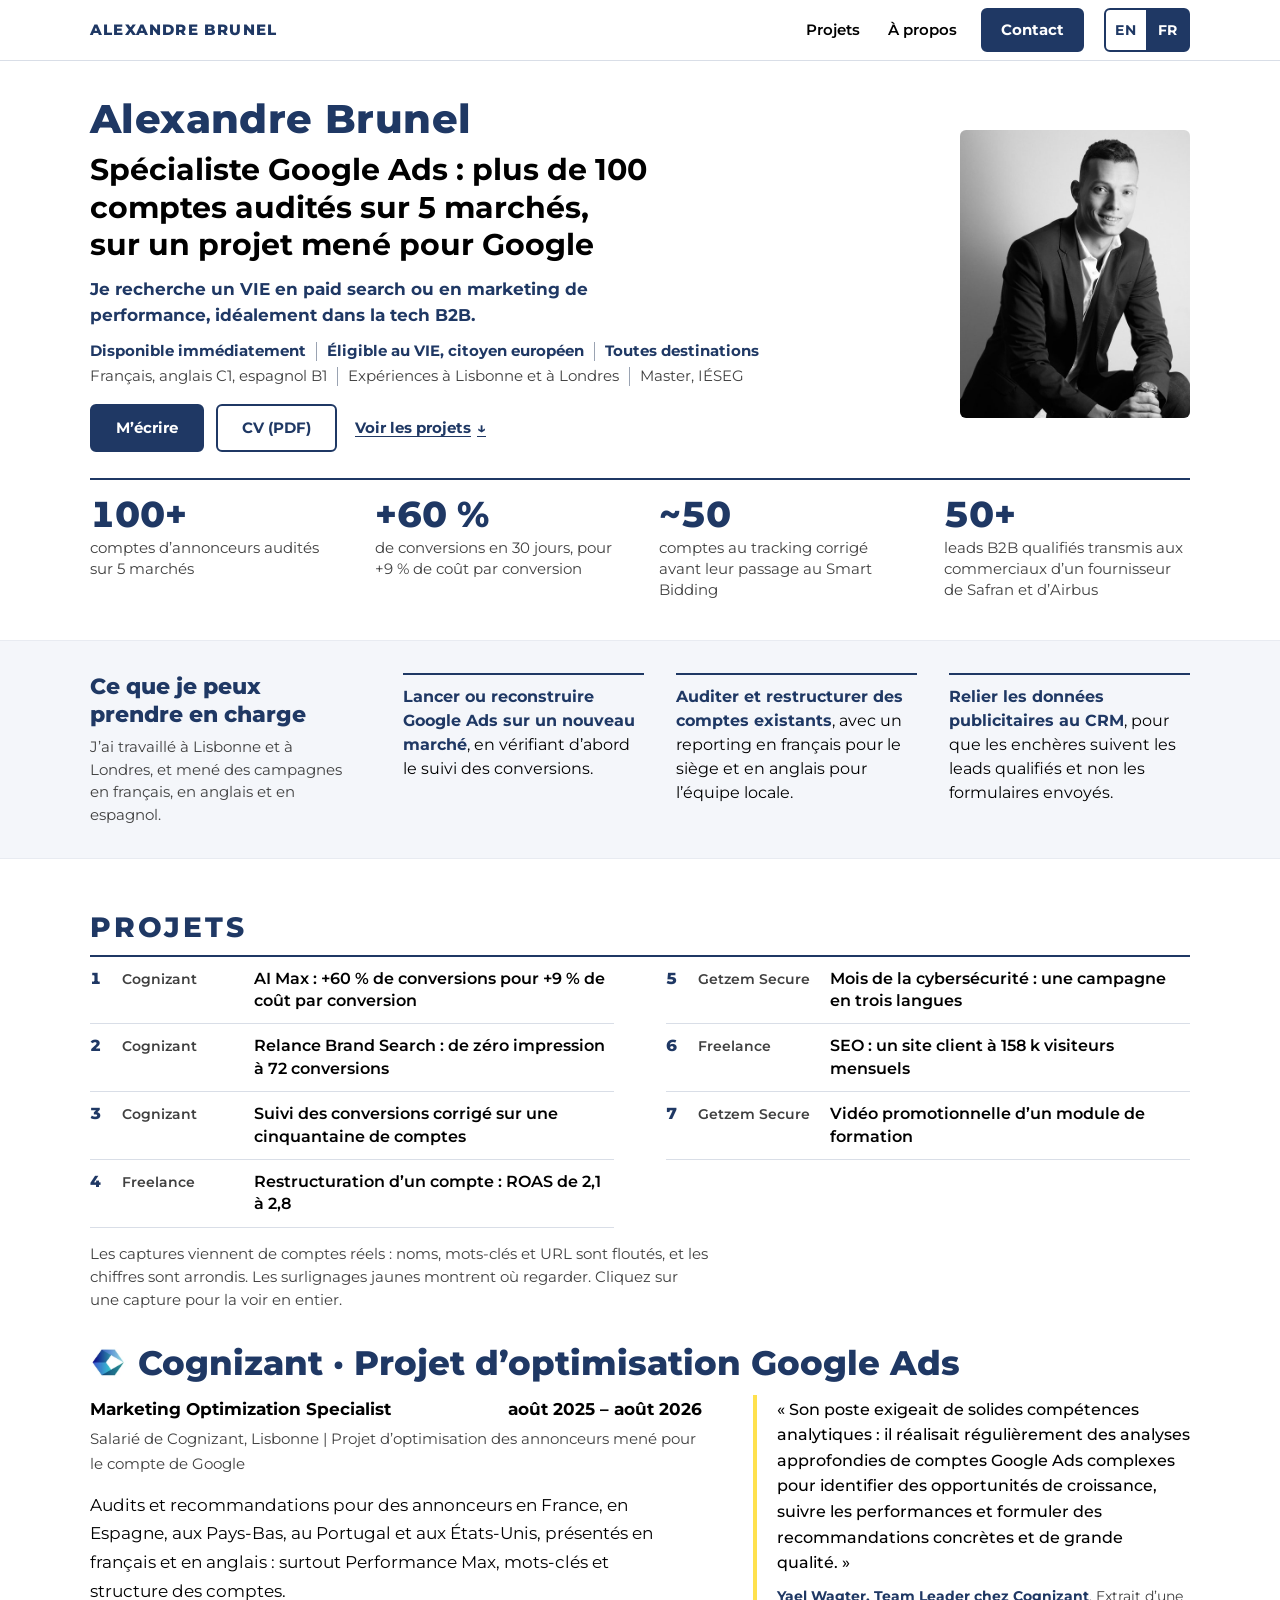
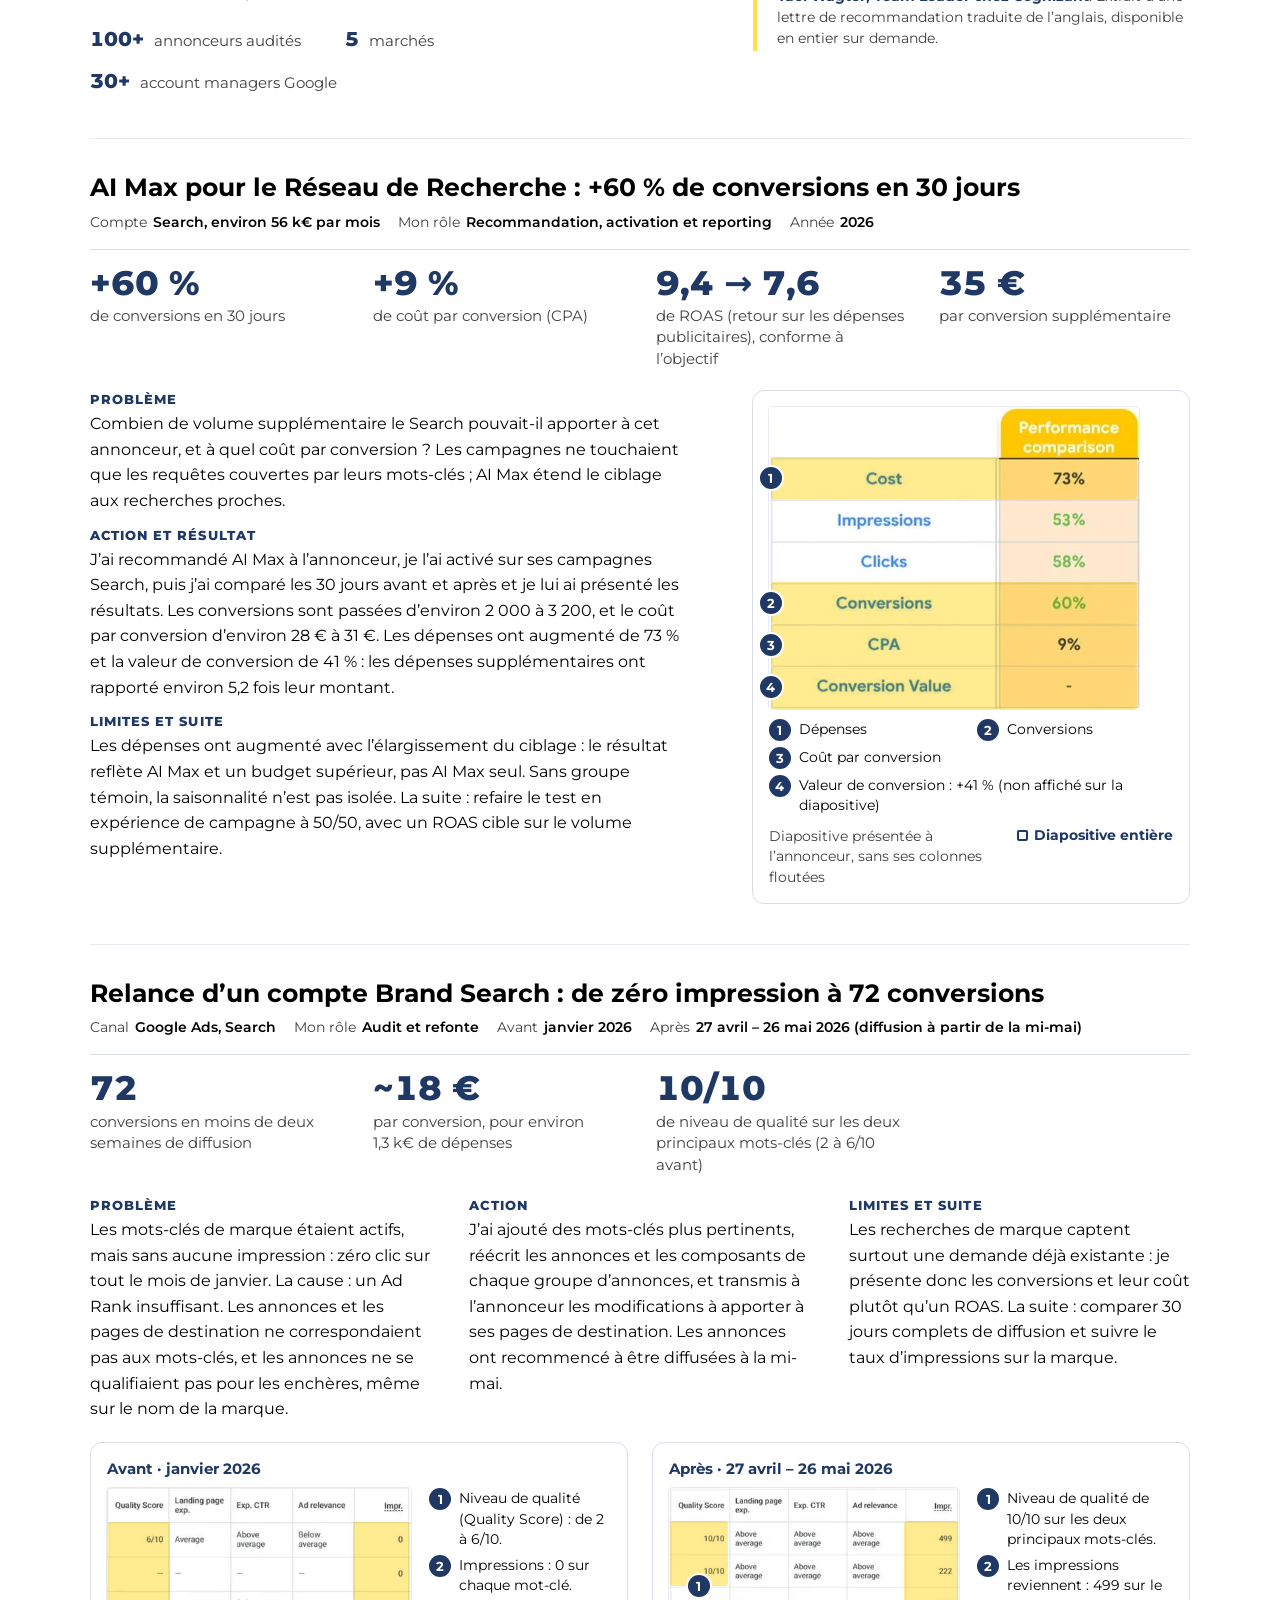
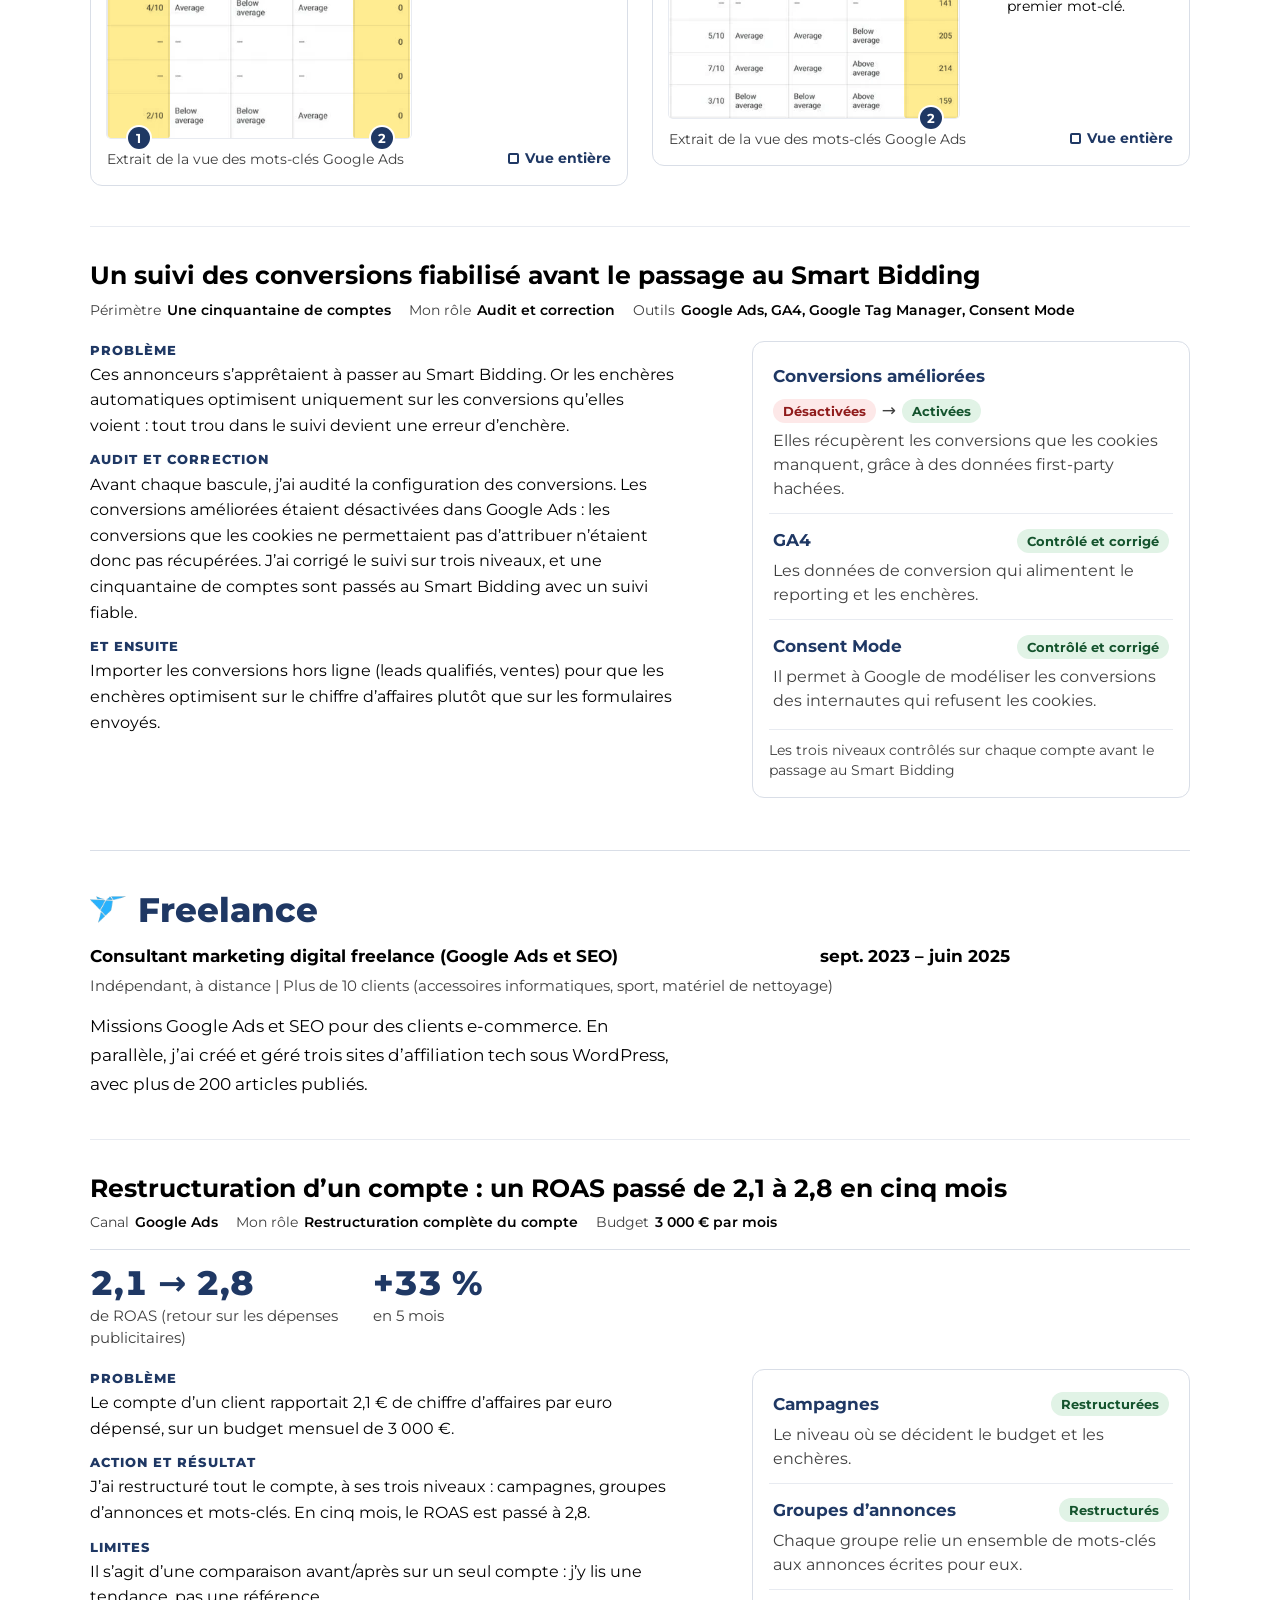
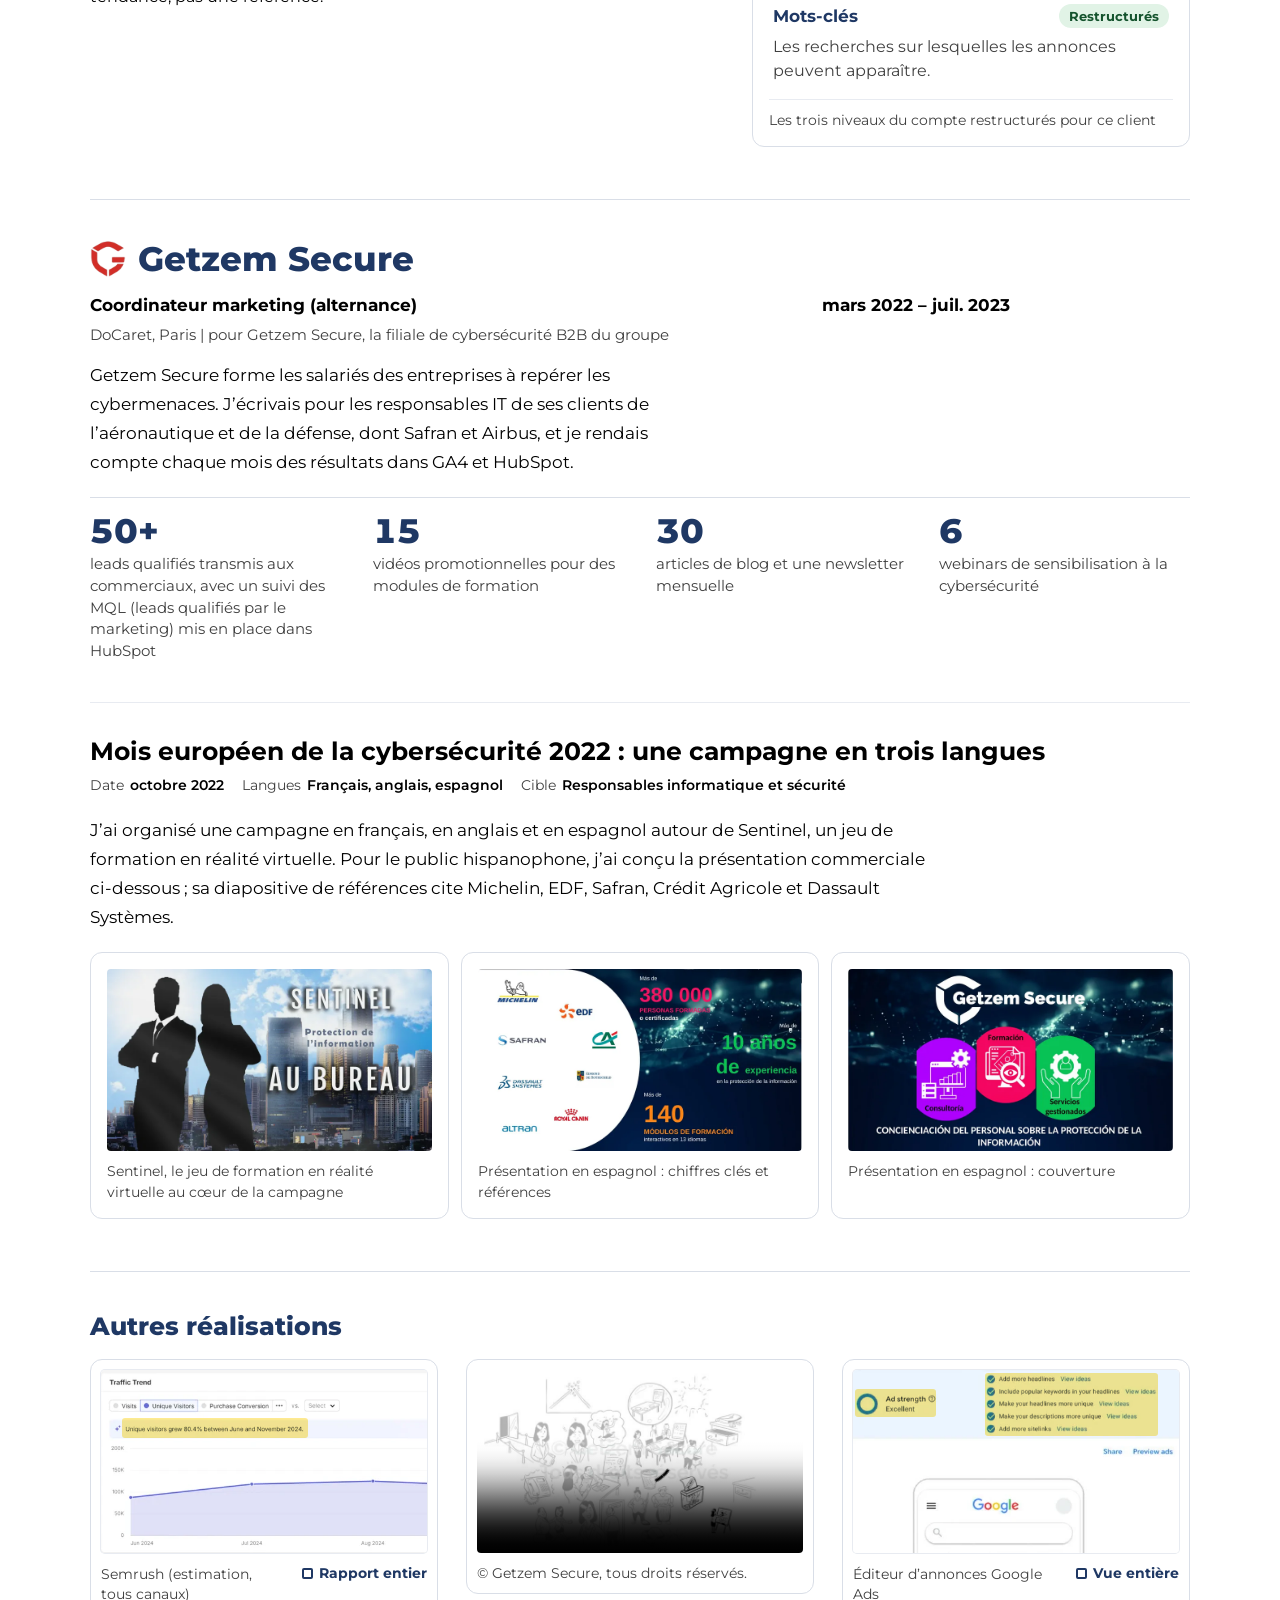
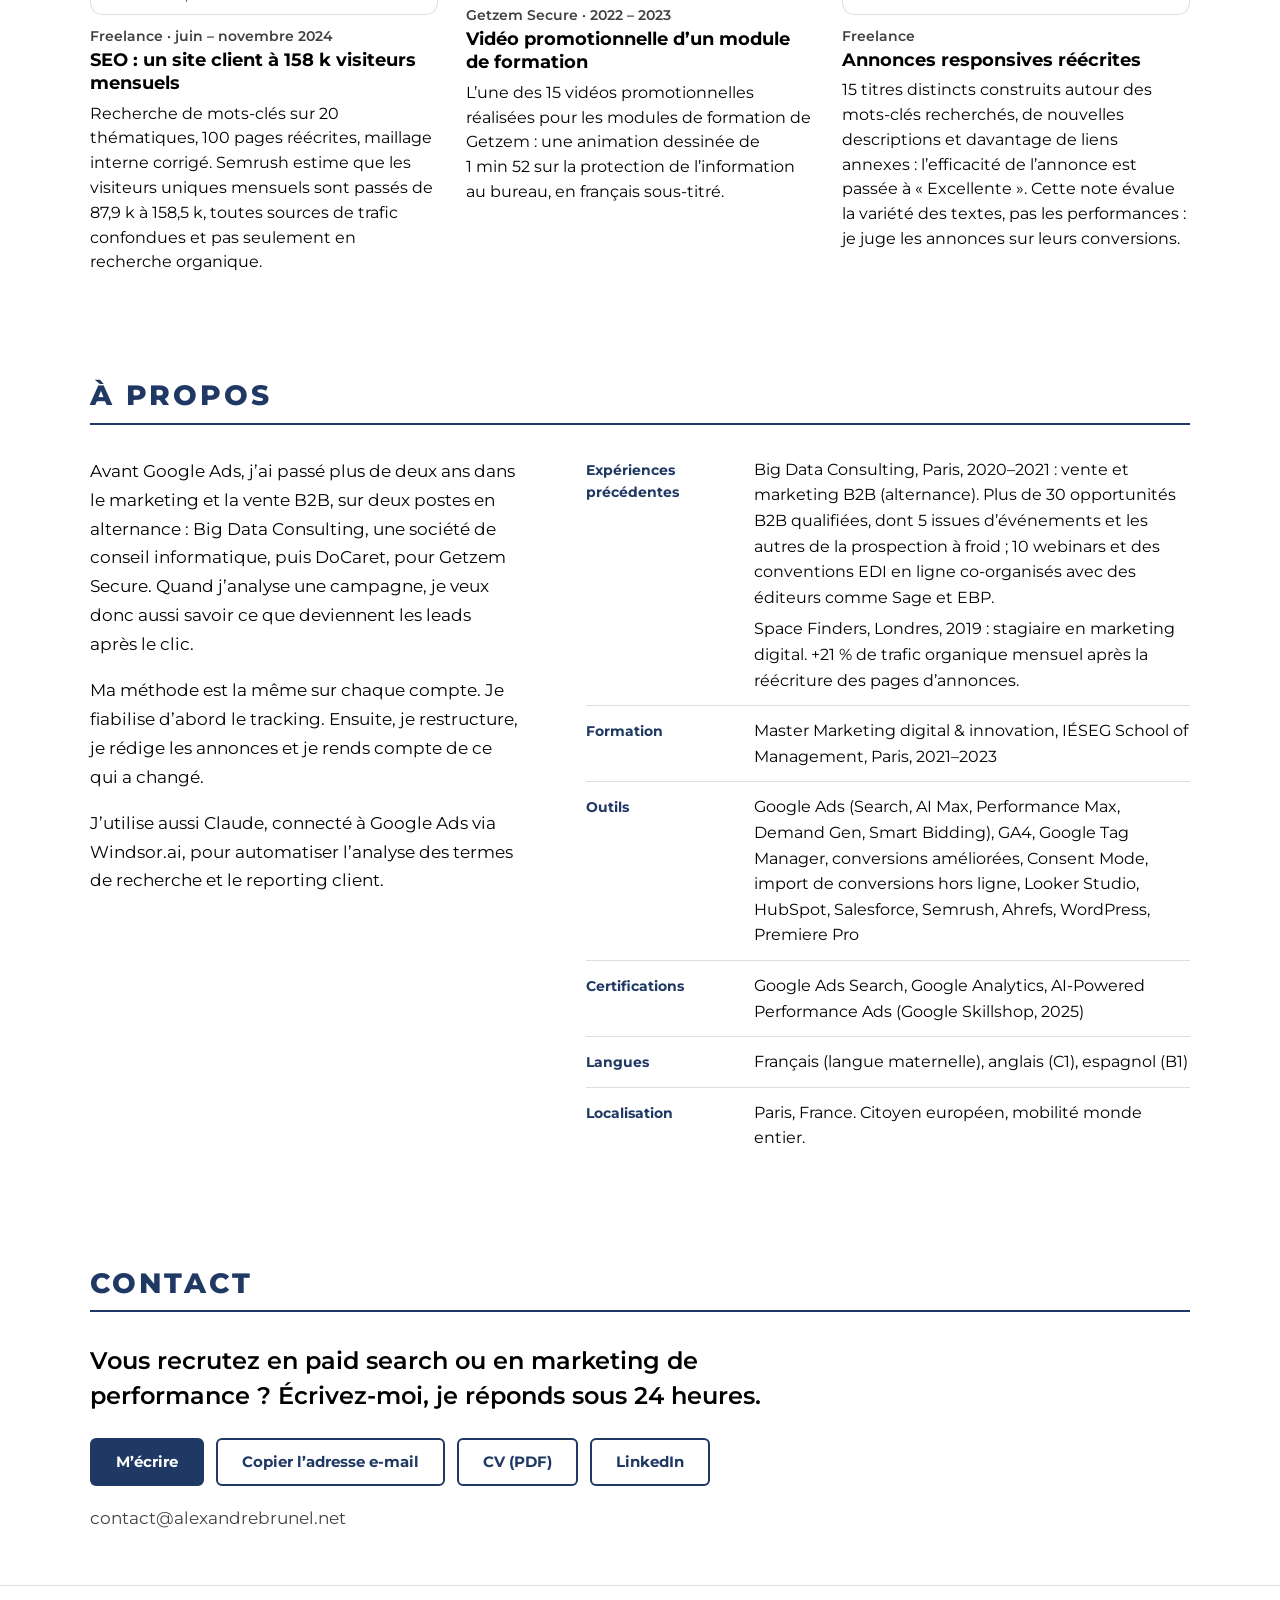
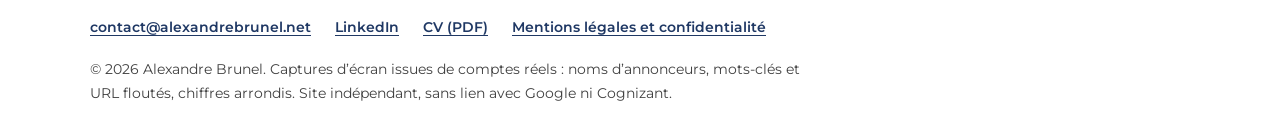
==== fr/index.html @ 007b73d9 "Rework first screen, add case index and offer, trim Work, add /fr/ page First screen - Hero leads wi" ====
<!doctype html>
<!-- Generated from index.html by tools/build-fr.ps1. Do not edit this file: edit index.html and run the script again. -->
<html lang="fr" data-other=".././">
<head>
  <meta charset="utf-8">
  <meta name="viewport" content="width=device-width, initial-scale=1">
  <title>Alexandre Brunel | Marketing de performance, spécialiste Google Ads</title>
  <meta name="description" content="Spécialiste Google Ads au parcours marketing B2B : plus de 100 comptes d’annonceurs audités sur 5 marchés, sur un projet mené pour Google. Recherche un VIE.">
  <meta name="color-scheme" content="light">
  <meta name="theme-color" content="#ffffff">
  <link rel="canonical" href="https://alexandrebrunel.net/fr/">
  <link rel="alternate" hreflang="en" href="https://alexandrebrunel.net/">
  <link rel="alternate" hreflang="fr" href="https://alexandrebrunel.net/fr/">
  <link rel="alternate" hreflang="x-default" href="https://alexandrebrunel.net/">

  <meta property="og:type" content="website">
  <meta property="og:site_name" content="Alexandre Brunel">
  <meta property="og:locale" content="fr_FR">
  <meta property="og:locale:alternate" content="en_GB">
  <meta property="og:title" content="Alexandre Brunel | Spécialiste Google Ads à la recherche d’un VIE">
  <meta property="og:description" content="Plus de 100 comptes d’annonceurs audités sur 5 marchés, sur un projet mené pour Google. +60 % de conversions en 30 jours pour +9 % de coût par conversion. Recherche un VIE en paid search.">
  <meta property="og:url" content="https://alexandrebrunel.net/fr/">
  <meta property="og:image" content="https://alexandrebrunel.net/images/og-image-fr.jpg">
  <meta property="og:image:width" content="1200">
  <meta property="og:image:height" content="630">
  <meta property="og:image:alt" content="Alexandre Brunel, spécialiste Google Ads : plus de 100 comptes audités sur 5 marchés. À la recherche d’un VIE en paid search.">
  <meta name="twitter:card" content="summary_large_image">

  <link rel="icon" href="../favicon.ico" sizes="48x48">
  <link rel="icon" href="../images/favicon.png" type="image/png">
  <link rel="apple-touch-icon" href="../images/apple-touch-icon.png">
  <link rel="preload" href="../fonts/montserrat-latin-wght-normal.woff2" as="font" type="font/woff2" crossorigin>
  <link rel="stylesheet" href="../css/style.css">
  <script>
    (function (d) {
      d.classList.add('js');
      try {
        var here = d.lang.slice(0, 2);
        var asked = new URLSearchParams(location.search).get('lang');
        if (asked !== 'fr' && asked !== 'en') asked = null;
        if (asked) localStorage.setItem('lang', asked);
        var browser = (navigator.language || '').slice(0, 2).toLowerCase() === 'fr' ? 'fr' : 'en';
        var want = asked || (here === 'fr' ? 'fr' : (localStorage.getItem('lang') || browser));
        if (want !== here) {
          d.classList.add('is-translating');
          setTimeout(function () { d.classList.remove('is-translating'); }, 2500);
          location.replace(d.getAttribute('data-other') + location.hash);
        } else if (asked) {
          history.replaceState(history.state, '', location.pathname + location.hash);
        }
      } catch (e) {}
    })(document.documentElement);
  </script>
  <script src="../js/lang.js" defer></script>
  <script src="../js/main.js" defer></script>
  <script src="../js/analytics.js" data-gtm-id="" defer></script>
  <script type="application/ld+json">
  {
    "@context": "https://schema.org",
    "@type": "Person",
    "name": "Alexandre Brunel",
    "url": "https://alexandrebrunel.net/",
    "image": "https://alexandrebrunel.net/images/portrait.jpg",
    "jobTitle": "Performance Marketer",
    "description": "Google Ads specialist with a B2B marketing background, based in Paris. 5 years in digital marketing, nearly 3 of them in Google Ads.",
    "knowsAbout": ["Google Ads", "Paid search", "Performance marketing", "Conversion tracking", "Google Analytics 4", "Google Tag Manager", "Consent Mode", "Smart Bidding", "B2B marketing", "SEO"],
    "address": { "@type": "PostalAddress", "addressLocality": "Paris", "addressCountry": "FR" },
    "knowsLanguage": ["fr", "en", "es"],
    "alumniOf": { "@type": "CollegeOrUniversity", "name": "IÉSEG School of Management" },
    "sameAs": ["https://www.linkedin.com/in/alexandre-brunel-b37252150/"]
  }
  </script>
</head>
<body>
  <a class="skip" href="#work">Aller aux projets</a>

  <header class="topbar">
    <div class="wrap topbar__inner">
      <a class="topbar__name" href="#top">Alexandre Brunel</a>
      <nav class="topbar__nav" aria-label="Sections">
        <a href="#work">Projets</a>
        <a href="#about">À propos</a>
        <a class="topbar__cta" href="#contact">Contact</a>
      </nav>
      <div class="lang" role="group" aria-label="Langue">
        <a class="lang__btn" href=".././?lang=en" data-lang="en" hreflang="en" lang="en" aria-label="English" aria-current="false">EN</a>
        <a class="lang__btn" href="../fr/" data-lang="fr" hreflang="fr" lang="fr" aria-label="Français" aria-current="true">FR</a>
      </div>
    </div>
  </header>

  <main id="top">
    <section class="hero" aria-labelledby="hero-title">
      <div class="wrap hero__grid" data-mail-scope>
        <img class="hero__portrait" src="../images/portrait.jpg" width="533" height="666" alt="Portrait d’Alexandre Brunel" fetchpriority="high">
        <h1 class="hero__name" id="hero-title">Alexandre Brunel</h1>
        <p class="hero__headline">Spécialiste Google Ads : plus de 100 comptes audités sur 5&nbsp;marchés, sur un projet mené pour Google</p>
        <p class="hero__target"><strong>Je recherche un VIE en paid search ou en marketing de performance, idéalement dans la tech B2B.</strong> <span class="hero__gloss"></span></p>
        <ul class="hero__facts" aria-label="En bref">
          <li>Disponible immédiatement</li>
          <li>Éligible au VIE, citoyen européen</li>
          <li>Toutes destinations</li>
          <li>Français, anglais C1, espagnol B1</li>
          <li>Expériences à Lisbonne et à Londres</li>
          <li>Master, IÉSEG</li>
        </ul>
        <div class="hero__actions">
          <a class="btn btn--solid" href="mailto:contact@alexandrebrunel.net">M’écrire</a>
          <a class="btn btn--outline" href="../files/Alexandre_Brunel_CV_FR.pdf" target="_blank" rel="noopener">CV (PDF)</a>
          <a class="hero__more" href="#work">Voir les projets</a>
        </div>
        <p class="hero__note" role="status" aria-live="polite" data-mail-status></p>
        <ul class="proof" aria-label="Résultats en bref">
          <li><a href="#cognizant"><strong>100+</strong><span>comptes d’annonceurs audités sur 5&nbsp;marchés</span></a></li>
          <li><a href="#aimax"><strong>+60&nbsp;%</strong><span>de conversions en 30 jours, pour +9&nbsp;% de coût par conversion</span></a></li>
          <li><a href="#tracking"><strong>~50</strong><span>comptes au tracking corrigé avant leur passage au Smart Bidding</span></a></li>
          <li><a href="#getzem"><strong>50+</strong><span>leads B2B qualifiés transmis aux commerciaux d’un fournisseur de Safran et d’Airbus</span></a></li>
        </ul>
      </div>
    </section>

    <section class="offer" aria-labelledby="offer-title">
      <div class="wrap offer__grid">
        <div class="offer__head">
          <h2 class="offer__title" id="offer-title">Ce que je peux prendre en charge</h2>
          <p class="offer__intro">J’ai travaillé à Lisbonne et à Londres, et mené des campagnes en français, en anglais et en espagnol.</p>
        </div>
        <ul class="offer__list" role="list">
          <li><strong>Lancer ou reconstruire Google Ads sur un nouveau marché</strong><span>, en vérifiant d’abord le suivi des conversions.</span></li>
          <li><strong>Auditer et restructurer des comptes existants</strong><span>, avec un reporting en français pour le siège et en anglais pour l’équipe locale.</span></li>
          <li><strong>Relier les données publicitaires au CRM</strong><span>, pour que les enchères suivent les leads qualifiés et non les formulaires envoyés.</span></li>
        </ul>
      </div>
    </section>

    <section class="section" id="work" aria-labelledby="work-title">
      <div class="wrap">
        <div class="section__head">
          <h2 class="section__title" id="work-title">Projets</h2>
          <nav class="index" aria-label="Études de cas">
            <ol class="index__list">
              <li><a href="#aimax"><span class="index__who">Cognizant</span><span class="index__what">AI Max&nbsp;: +60&nbsp;% de conversions pour +9&nbsp;% de coût par conversion</span></a></li>
              <li><a href="#relaunch"><span class="index__who">Cognizant</span><span class="index__what">Relance Brand Search&nbsp;: de zéro impression à 72 conversions</span></a></li>
              <li><a href="#tracking"><span class="index__who">Cognizant</span><span class="index__what">Suivi des conversions corrigé sur une cinquantaine de comptes</span></a></li>
              <li><a href="#roas"><span class="index__who">Freelance</span><span class="index__what">Restructuration d’un compte&nbsp;: ROAS de 2,1 à 2,8</span></a></li>
              <li><a href="#ecsm"><span class="index__who">Getzem Secure</span><span class="index__what">Mois de la cybersécurité&nbsp;: une campagne en trois langues</span></a></li>
              <li><a href="#seo"><span class="index__who">Freelance</span><span class="index__what">SEO&nbsp;: un site client à 158&nbsp;k visiteurs mensuels</span></a></li>
              <li><a href="#video"><span class="index__who">Getzem Secure</span><span class="index__what">Vidéo promotionnelle d’un module de formation</span></a></li>
            </ol>
          </nav>
          <p class="section__intro">Les captures viennent de comptes réels&nbsp;: noms, mots-clés et URL sont floutés, et les chiffres sont arrondis. Les surlignages jaunes montrent où regarder. Cliquez sur une capture pour la voir en entier.</p>
        </div>

        <article class="chapter" id="cognizant" aria-labelledby="cognizant-title">
          <header class="chapter__head">
            <h3 class="chapter__title" id="cognizant-title"><img class="chapter__logo" src="../images/logo-cognizant.webp" width="96" height="96" alt="Logo Cognizant"><span>Cognizant · Projet d’optimisation Google&nbsp;Ads</span></h3>
            <div class="chapter__cols">
              <div>
                <div class="role">
                  <p class="role__title">Marketing Optimization Specialist</p>
                  <p class="role__dates">août 2025 – août 2026</p>
                  <p class="role__org">Salarié de Cognizant, Lisbonne | Projet d’optimisation des annonceurs mené pour le compte de Google</p>
                </div>
                <p class="chapter__intro">Audits et recommandations pour des annonceurs en France, en Espagne, aux Pays-Bas, au Portugal et aux États-Unis, présentés en français et en anglais&nbsp;: surtout Performance Max, mots-clés et structure des comptes.</p>
                <ul class="tally" aria-label="Périmètre du projet">
                  <li><strong>100+</strong> <span>annonceurs audités</span></li>
                  <li><strong>5</strong> <span>marchés</span></li>
                  <li><strong>30+</strong> <span>account managers Google</span></li>
                </ul>
              </div>
              <figure class="quote">
                <blockquote class="quote__text">
                  <p>«&nbsp;Son poste exigeait de solides compétences analytiques&nbsp;: il réalisait régulièrement des analyses approfondies de comptes Google Ads complexes pour identifier des opportunités de croissance, suivre les performances et formuler des recommandations concrètes et de grande qualité.&nbsp;»</p>
                </blockquote>
                <figcaption class="quote__by"><strong>Yael Wagter, Team Leader chez Cognizant</strong>. <span>Extrait d’une lettre de recommandation traduite de l’anglais, disponible en entier sur demande.</span></figcaption>
              </figure>
            </div>
          </header>

          <section class="case case--compact" id="aimax" aria-labelledby="case-aimax">
            <header class="case__head">
              <h4 class="case__title" id="case-aimax">AI Max pour le Réseau de Recherche&nbsp;: +60&nbsp;% de conversions en 30 jours</h4>
              <dl class="case__facts">
                <div><dt>Compte</dt><dd>Search, environ 56&nbsp;k€ par mois</dd></div>
                <div><dt>Mon rôle</dt><dd>Recommandation, activation et reporting</dd></div>
                <div><dt>Année</dt><dd>2026</dd></div>
              </dl>
              <ul class="stats" aria-label="Résultats clés">
                <li><strong>+60&nbsp;%</strong><span>de conversions en 30 jours</span></li>
                <li><strong>+9&nbsp;%</strong><span>de coût par conversion (CPA)</span></li>
                <li><strong>9,4 → 7,6</strong><span>de ROAS (retour sur les dépenses publicitaires), conforme à l’objectif</span></li>
                <li><strong>35&nbsp;€</strong><span>par conversion supplémentaire</span></li>
              </ul>
            </header>
            <div class="case__text">
              <dl class="beats">
                <div><dt>Problème</dt><dd>Combien de volume supplémentaire le Search pouvait-il apporter à cet annonceur, et à quel coût par conversion&nbsp;? Les campagnes ne touchaient que les requêtes couvertes par leurs mots-clés&nbsp;; AI Max étend le ciblage aux recherches proches.</dd></div>
              </dl>
              <details class="more" open><summary><span>Ce que j’ai fait, les limites et la suite</span></summary>
              <dl class="beats">
                <div><dt>Action et résultat</dt><dd>J’ai recommandé AI Max à l’annonceur, je l’ai activé sur ses campagnes Search, puis j’ai comparé les 30 jours avant et après et je lui ai présenté les résultats. Les conversions sont passées d’environ 2&nbsp;000 à 3&nbsp;200, et le coût par conversion d’environ 28&nbsp;€ à 31&nbsp;€. Les dépenses ont augmenté de 73&nbsp;% et la valeur de conversion de 41&nbsp;%&nbsp;: les dépenses supplémentaires ont rapporté environ 5,2 fois leur montant.</dd></div>
                <div><dt>Limites et suite</dt><dd>Les dépenses ont augmenté avec l’élargissement du ciblage&nbsp;: le résultat reflète AI Max et un budget supérieur, pas AI Max seul. Sans groupe témoin, la saisonnalité n’est pas isolée. La suite&nbsp;: refaire le test en expérience de campagne à 50/50, avec un ROAS cible sur le volume supplémentaire.</dd></div>
              </dl>
              </details>
            </div>
            <div class="case__evidence">
              <figure class="evidence evidence--crop" data-scope style="--crop:370px">
                <div class="shot" style="--natural:982px">
                  <button class="shot__btn" type="button" data-zoom data-caption="The results slide I presented to the advertiser. Absolute figures are blurred." caption="La diapositive de résultats que j’ai présentée à l’annonceur. Les valeurs absolues sont floutées.">
                    <img src="../images/ai-max-crop.webp" width="370" height="302" data-full="../images/ai-max.webp" data-full-width="982" data-full-height="542" loading="lazy" decoding="async" alt="Diapositive de résultats comparant les 30 jours avant et après l’activation d’AI Max&nbsp;: coût +73&nbsp;%, impressions +53&nbsp;%, clics +58&nbsp;%, conversions +60&nbsp;%, coût par acquisition +9&nbsp;%.">
                    <span class="sr-only">Afficher la diapositive entière</span>
                  </button>
                  <span class="mark" data-mark="1" style="--x:0.5%;--y:16.6%;--w:99%;--h:13.9%;--by:50%" aria-hidden="true"><span class="mark__n">1</span></span>
                  <span class="mark" data-mark="2" style="--x:0.5%;--y:57.9%;--w:99%;--h:13.9%;--by:50%" aria-hidden="true"><span class="mark__n">2</span></span>
                  <span class="mark" data-mark="3" style="--x:0.5%;--y:71.9%;--w:99%;--h:13.9%;--by:50%" aria-hidden="true"><span class="mark__n">3</span></span>
                  <span class="mark" data-mark="4" style="--x:0.5%;--y:85.8%;--w:99%;--h:14.2%;--by:50%" aria-hidden="true"><span class="mark__n">4</span></span>
                  <span class="mark mark--full" data-mark="1" style="--x:5.91%;--y:47.23%;--w:92.87%;--h:7.2%" aria-hidden="true"><span class="mark__n">1</span></span>
                  <span class="mark mark--full" data-mark="2" style="--x:5.91%;--y:70.3%;--w:92.87%;--h:7%" aria-hidden="true"><span class="mark__n">2</span></span>
                  <span class="mark mark--full" data-mark="3" style="--x:5.91%;--y:77.86%;--w:92.87%;--h:7.2%;--bx:100%;--by:50%" aria-hidden="true"><span class="mark__n">3</span></span>
                  <span class="mark mark--full" data-mark="4" style="--x:5.91%;--y:85.5%;--w:92.87%;--h:7.2%;--by:100%" aria-hidden="true"><span class="mark__n">4</span></span>
                </div>
                <ol class="legend legend--cols" role="list" data-look>
                  <li data-mark="1">Dépenses</li>
                  <li data-mark="2">Conversions</li>
                  <li data-mark="3">Coût par conversion</li>
                  <li class="legend__wide" data-mark="4">Valeur de conversion&nbsp;: +41&nbsp;% (non affiché sur la diapositive)</li>
                </ol>
                <figcaption class="evidence__bar"><span>Diapositive présentée à l’annonceur, sans ses colonnes floutées</span><button class="evidence__hint" type="button" tabindex="-1" aria-hidden="true" data-zoom-proxy>Diapositive entière</button></figcaption>
              </figure>
            </div>
          </section>

          <section class="case case--wide" id="relaunch" aria-labelledby="case-relaunch">
            <header class="case__head">
              <h4 class="case__title" id="case-relaunch">Relance d’un compte Brand&nbsp;Search&nbsp;: de zéro impression à 72 conversions</h4>
              <dl class="case__facts">
                <div><dt>Canal</dt><dd>Google Ads, Search</dd></div>
                <div><dt>Mon rôle</dt><dd>Audit et refonte</dd></div>
                <div><dt>Avant</dt><dd>janvier 2026</dd></div>
                <div><dt>Après</dt><dd>27 avril – 26 mai 2026 (diffusion à partir de la mi-mai)</dd></div>
              </dl>
              <ul class="stats" aria-label="Résultats clés">
                <li><strong>72</strong><span>conversions en moins de deux semaines de diffusion</span></li>
                <li><strong>~18&nbsp;€</strong><span>par conversion, pour environ 1,3&nbsp;k€ de dépenses</span></li>
                <li><strong>10/10</strong><span>de niveau de qualité sur les deux principaux mots-clés (2 à 6/10 avant)</span></li>
              </ul>
            </header>
            <div class="case__text">
              <dl class="beats">
                <div><dt>Problème</dt><dd>Les mots-clés de marque étaient actifs, mais sans aucune impression&nbsp;: zéro clic sur tout le mois de janvier. La cause&nbsp;: un Ad Rank insuffisant. Les annonces et les pages de destination ne correspondaient pas aux mots-clés, et les annonces ne se qualifiaient pas pour les enchères, même sur le nom de la marque.</dd></div>
              </dl>
              <details class="more" open><summary><span>Ce que j’ai fait, les limites et la suite</span></summary>
              <dl class="beats">
                <div><dt>Action</dt><dd>J’ai ajouté des mots-clés plus pertinents, réécrit les annonces et les composants de chaque groupe d’annonces, et transmis à l’annonceur les modifications à apporter à ses pages de destination. Les annonces ont recommencé à être diffusées à la mi-mai.</dd></div>
                <div><dt>Limites et suite</dt><dd>Les recherches de marque captent surtout une demande déjà existante&nbsp;: je présente donc les conversions et leur coût plutôt qu’un ROAS. La suite&nbsp;: comparer 30 jours complets de diffusion et suivre le taux d’impressions sur la marque.</dd></div>
              </dl>
              </details>
            </div>
            <div class="case__evidence pair">
              <figure class="evidence evidence--side" data-scope style="--crop:305px">
                <p class="evidence__label">Avant · janvier 2026</p>
                <div class="shot" style="--natural:1101px">
                  <button class="shot__btn" type="button" data-zoom data-caption="Keywords view, 1 January to 1 February 2026. Keywords are blurred." caption="Vue des mots-clés, du 1er janvier au 1er février 2026. Les mots-clés sont floutés.">
                    <img src="../images/before-crop.webp" width="305" height="250" data-full="../images/before-launch.webp" data-full-width="1101" data-full-height="485" loading="lazy" decoding="async" alt="Vue des mots-clés Google Ads pour janvier 2026&nbsp;: niveaux de qualité entre 2/10 et 6/10, et aucune impression sur chaque mot-clé.">
                    <span class="sr-only">Afficher la vue entière</span>
                  </button>
                  <span class="mark" data-mark="1" style="--x:0.3%;--y:13.6%;--w:20.3%;--h:86.4%;--bx:50%;--by:100%" aria-hidden="true"><span class="mark__n">1</span></span>
                  <span class="mark" data-mark="2" style="--x:81%;--y:13.6%;--w:18.7%;--h:86.4%;--bx:50%;--by:100%" aria-hidden="true"><span class="mark__n">2</span></span>
                  <span class="mark mark--full" data-mark="1" style="--x:42.2%;--y:48.9%;--w:5.7%;--h:51.1%" aria-hidden="true"><span class="mark__n">1</span></span>
                  <span class="mark mark--full" data-mark="2" style="--x:66.94%;--y:42.47%;--w:2.54%;--h:56.91%;--bx:50%;--ty:-115%" aria-hidden="true"><span class="mark__n">2</span></span>
                  <span class="mark mark--full" data-mark="3" style="--x:4.54%;--y:27.01%;--w:92.64%;--h:3.71%;--bx:50%" aria-hidden="true"><span class="mark__n">3</span></span>
                </div>
                <ol class="legend" role="list" data-look>
                  <li data-mark="1">Niveau de qualité (Quality Score)&nbsp;: de 2 à 6/10.</li>
                  <li data-mark="2">Impressions&nbsp;: 0 sur chaque mot-clé.</li>
                  <li class="only-full" data-mark="3">Clics&nbsp;: à zéro pendant tout le mois.</li>
                </ol>
                <figcaption class="evidence__bar"><span>Extrait de la vue des mots-clés Google Ads</span><button class="evidence__hint" type="button" tabindex="-1" aria-hidden="true" data-zoom-proxy>Vue entière</button></figcaption>
              </figure>

              <figure class="evidence evidence--side" data-scope style="--crop:290px">
                <p class="evidence__label">Après · 27 avril – 26 mai 2026</p>
                <div class="shot" style="--natural:1020px">
                  <button class="shot__btn" type="button" data-zoom data-caption="Keywords view, 27 April to 26 May 2026. Keywords are blurred." caption="Vue des mots-clés, du 27 avril au 26 mai 2026. Les mots-clés sont floutés.">
                    <img src="../images/after-crop.webp" width="290" height="230" data-full="../images/after-launch.webp" data-full-width="1020" data-full-height="514" loading="lazy" decoding="async" alt="Vue des mots-clés Google Ads du 27 avril au 26 mai 2026&nbsp;: niveau de qualité de 10/10 sur les deux premiers mots-clés, avec 499 et 222 impressions.">
                    <span class="sr-only">Afficher la vue entière</span>
                  </button>
                  <span class="mark" data-mark="1" style="--x:0.3%;--y:14.3%;--w:20%;--h:28.3%;--bx:50%;--by:100%" aria-hidden="true"><span class="mark__n">1</span></span>
                  <span class="mark" data-mark="2" style="--x:81%;--y:14.3%;--w:18.7%;--h:85.7%;--bx:50%;--by:100%" aria-hidden="true"><span class="mark__n">2</span></span>
                  <span class="mark mark--full" data-mark="1" style="--x:44.71%;--y:42.8%;--w:18.24%;--h:11.87%;--bx:100%;--by:50%" aria-hidden="true"><span class="mark__n">1</span></span>
                  <span class="mark mark--full" data-mark="2" style="--x:65.1%;--y:42.4%;--w:5.3%;--h:57.6%;--bx:50%;--by:100%" aria-hidden="true"><span class="mark__n">2</span></span>
                  <span class="mark mark--full" data-mark="3" style="--x:71.57%;--y:10.12%;--w:27.06%;--h:14.79%" aria-hidden="true"><span class="mark__n">3</span></span>
                  <span class="mark mark--full" data-mark="4" style="--x:85.69%;--y:43%;--w:9.71%;--h:5.25%;--bx:50%;--by:100%" aria-hidden="true"><span class="mark__n">4</span></span>
                </div>
                <ol class="legend" role="list" data-look>
                  <li data-mark="1">Niveau de qualité de 10/10 sur les deux principaux mots-clés.</li>
                  <li data-mark="2">Les impressions reviennent&nbsp;: 499 sur le premier mot-clé.</li>
                  <li class="only-full" data-mark="3">Les clics démarrent à la mi-mai et atteignent environ 300 par jour.</li>
                  <li class="only-full" data-mark="4">Meilleur mot-clé&nbsp;: environ 30 conversions à environ 3&nbsp;€ chacune.</li>
                </ol>
                <figcaption class="evidence__bar"><span>Extrait de la vue des mots-clés Google Ads</span><button class="evidence__hint" type="button" tabindex="-1" aria-hidden="true" data-zoom-proxy>Vue entière</button></figcaption>
              </figure>
            </div>
          </section>

          <section class="case case--compact" id="tracking" aria-labelledby="case-tracking">
            <header class="case__head">
              <h4 class="case__title" id="case-tracking">Un suivi des conversions fiabilisé avant le passage au Smart Bidding</h4>
              <dl class="case__facts">
                <div><dt>Périmètre</dt><dd>Une cinquantaine de comptes</dd></div>
                <div><dt>Mon rôle</dt><dd>Audit et correction</dd></div>
                <div><dt>Outils</dt><dd>Google Ads, GA4, Google Tag Manager, Consent Mode</dd></div>
              </dl>
            </header>
            <div class="case__text">
              <dl class="beats">
                <div><dt>Problème</dt><dd>Ces annonceurs s’apprêtaient à passer au Smart Bidding. Or les enchères automatiques optimisent uniquement sur les conversions qu’elles voient&nbsp;: tout trou dans le suivi devient une erreur d’enchère.</dd></div>
              </dl>
              <details class="more" open><summary><span>L’audit, la correction et la suite</span></summary>
              <dl class="beats">
                <div><dt>Audit et correction</dt><dd>Avant chaque bascule, j’ai audité la configuration des conversions. Les conversions améliorées étaient désactivées dans Google Ads&nbsp;: les conversions que les cookies ne permettaient pas d’attribuer n’étaient donc pas récupérées. J’ai corrigé le suivi sur trois niveaux, et une cinquantaine de comptes sont passés au Smart Bidding avec un suivi fiable.</dd></div>
                <div><dt>Et ensuite</dt><dd>Importer les conversions hors ligne (leads qualifiés, ventes) pour que les enchères optimisent sur le chiffre d’affaires plutôt que sur les formulaires envoyés.</dd></div>
              </dl>
              </details>
            </div>
            <div class="case__evidence">
              <figure class="evidence audit">
                <ol class="audit__list" role="list">
                  <li>
                    <div class="audit__head"><strong>Conversions améliorées</strong><span class="audit__chips"><span class="chip chip--bad">Désactivées</span><span aria-hidden="true">→</span><span class="chip chip--ok">Activées</span></span></div>
                    <p>Elles récupèrent les conversions que les cookies manquent, grâce à des données first-party hachées.</p>
                  </li>
                  <li>
                    <div class="audit__head"><strong>GA4</strong><span class="chip chip--ok">Contrôlé et corrigé</span></div>
                    <p>Les données de conversion qui alimentent le reporting et les enchères.</p>
                  </li>
                  <li>
                    <div class="audit__head"><strong>Consent Mode</strong><span class="chip chip--ok">Contrôlé et corrigé</span></div>
                    <p>Il permet à Google de modéliser les conversions des internautes qui refusent les cookies.</p>
                  </li>
                </ol>
                <figcaption class="evidence__bar"><span>Les trois niveaux contrôlés sur chaque compte avant le passage au Smart Bidding</span></figcaption>
              </figure>
            </div>
          </section>
        </article>

        <article class="chapter" id="freelance" aria-labelledby="freelance-title">
          <header class="chapter__head">
            <h3 class="chapter__title" id="freelance-title"><img class="chapter__logo" src="../images/logo-freelance.webp" width="96" height="96" alt="Logo de mon activité freelance">Freelance</h3>
            <div class="role">
              <p class="role__title">Consultant marketing digital freelance (Google Ads et SEO)</p>
              <p class="role__dates">sept. 2023 – juin 2025</p>
              <p class="role__org">Indépendant, à distance | Plus de 10 clients (accessoires informatiques, sport, matériel de nettoyage)</p>
            </div>
            <p class="chapter__intro">Missions Google Ads et SEO pour des clients e-commerce. En parallèle, j’ai créé et géré trois sites d’affiliation tech sous WordPress, avec plus de 200 articles publiés.</p>
          </header>

          <section class="case case--compact" id="roas" aria-labelledby="case-roas">
            <header class="case__head">
              <h4 class="case__title" id="case-roas">Restructuration d’un compte&nbsp;: un ROAS passé de 2,1 à 2,8 en cinq mois</h4>
              <dl class="case__facts">
                <div><dt>Canal</dt><dd>Google Ads</dd></div>
                <div><dt>Mon rôle</dt><dd>Restructuration complète du compte</dd></div>
                <div><dt>Budget</dt><dd>3&nbsp;000&nbsp;€ par mois</dd></div>
              </dl>
              <ul class="stats" aria-label="Résultats clés">
                <li><strong>2,1 → 2,8</strong><span>de ROAS (retour sur les dépenses publicitaires)</span></li>
                <li><strong>+33&nbsp;%</strong><span>en 5 mois</span></li>
              </ul>
            </header>
            <div class="case__text">
              <dl class="beats">
                <div><dt>Problème</dt><dd>Le compte d’un client rapportait 2,1&nbsp;€ de chiffre d’affaires par euro dépensé, sur un budget mensuel de 3&nbsp;000&nbsp;€.</dd></div>
              </dl>
              <details class="more" open><summary><span>Ce que j’ai fait et les limites</span></summary>
              <dl class="beats">
                <div><dt>Action et résultat</dt><dd>J’ai restructuré tout le compte, à ses trois niveaux&nbsp;: campagnes, groupes d’annonces et mots-clés. En cinq mois, le ROAS est passé à 2,8.</dd></div>
                <div><dt>Limites</dt><dd>Il s’agit d’une comparaison avant/après sur un seul compte&nbsp;: j’y lis une tendance, pas une référence.</dd></div>
              </dl>
              </details>
            </div>
            <div class="case__evidence">
              <figure class="evidence audit">
                <ol class="audit__list" role="list">
                  <li>
                    <div class="audit__head"><strong>Campagnes</strong><span class="chip chip--ok">Restructurées</span></div>
                    <p>Le niveau où se décident le budget et les enchères.</p>
                  </li>
                  <li>
                    <div class="audit__head"><strong>Groupes d’annonces</strong><span class="chip chip--ok">Restructurés</span></div>
                    <p>Chaque groupe relie un ensemble de mots-clés aux annonces écrites pour eux.</p>
                  </li>
                  <li>
                    <div class="audit__head"><strong>Mots-clés</strong><span class="chip chip--ok">Restructurés</span></div>
                    <p>Les recherches sur lesquelles les annonces peuvent apparaître.</p>
                  </li>
                </ol>
                <figcaption class="evidence__bar"><span>Les trois niveaux du compte restructurés pour ce client</span></figcaption>
              </figure>
            </div>
          </section>
        </article>

        <article class="chapter" id="getzem" aria-labelledby="getzem-title">
          <header class="chapter__head">
            <h3 class="chapter__title" id="getzem-title"><img class="chapter__logo" src="../images/logo-getzem.webp" width="96" height="96" alt="Logo Getzem Secure">Getzem Secure</h3>
            <div class="role">
              <p class="role__title">Coordinateur marketing (alternance)</p>
              <p class="role__dates">mars 2022 – juil. 2023</p>
              <p class="role__org">DoCaret, Paris | pour Getzem Secure, la filiale de cybersécurité B2B du groupe</p>
            </div>
            <p class="chapter__intro">Getzem Secure forme les salariés des entreprises à repérer les cybermenaces. J’écrivais pour les responsables IT de ses clients de l’aéronautique et de la défense, dont Safran et Airbus, et je rendais compte chaque mois des résultats dans GA4 et HubSpot.</p>
            <ul class="stats stats--chapter" aria-label="Résultats chez Getzem">
              <li><strong>50+</strong><span>leads qualifiés transmis aux commerciaux, avec un suivi des MQL (leads qualifiés par le marketing) mis en place dans HubSpot</span></li>
              <li><strong>15</strong><span>vidéos promotionnelles pour des modules de formation</span></li>
              <li><strong>30</strong><span>articles de blog et une newsletter mensuelle</span></li>
              <li><strong>6</strong><span>webinars de sensibilisation à la cybersécurité</span></li>
            </ul>
          </header>

          <section class="case case--wide" id="ecsm" aria-labelledby="case-ecsm">
            <header class="case__head">
              <h4 class="case__title" id="case-ecsm">Mois européen de la cybersécurité 2022&nbsp;: une campagne en trois langues</h4>
              <dl class="case__facts">
                <div><dt>Date</dt><dd>octobre 2022</dd></div>
                <div><dt>Langues</dt><dd>Français, anglais, espagnol</dd></div>
                <div><dt>Cible</dt><dd>Responsables informatique et sécurité</dd></div>
              </dl>
            </header>
            <div class="case__text">
              <p>J’ai organisé une campagne en français, en anglais et en espagnol autour de Sentinel, un jeu de formation en réalité virtuelle. Pour le public hispanophone, j’ai conçu la présentation commerciale ci-dessous&nbsp;; sa diapositive de références cite Michelin, EDF, Safran, Crédit Agricole et Dassault Systèmes.</p>
            </div>
            <div class="case__evidence trio">
              <figure class="evidence">
                <div class="shot shot--slide">
                  <button class="shot__btn" type="button" data-zoom data-caption="Sentinel, the VR training game at the centre of the campaign (French title card)." caption="Sentinel, le jeu de formation en réalité virtuelle au cœur de la campagne (écran-titre en français).">
                    <img src="../images/getzem/sentinel-800.webp" width="800" height="450" data-full="../images/getzem/sentinel.webp" data-full-width="1600" data-full-height="900" loading="lazy" decoding="async" alt="Écran-titre de Sentinel&nbsp;: deux silhouettes devant des gratte-ciel, avec le titre «&nbsp;Protection de l’information, au bureau&nbsp;».">
                    <span class="sr-only">Afficher en grand</span>
                  </button>
                </div>
                <figcaption class="evidence__bar"><span>Sentinel, le jeu de formation en réalité virtuelle au cœur de la campagne</span></figcaption>
              </figure>
              <figure class="evidence">
                <div class="shot shot--slide">
                  <button class="shot__btn" type="button" data-zoom data-caption="Spanish sales deck, slide 3 of 7: key figures and client references." caption="Présentation commerciale en espagnol, diapositive 3 sur 7&nbsp;: chiffres clés et références clients.">
                    <img src="../images/getzem/slide-3-800.webp" width="800" height="450" data-full="../images/getzem/slide-3.webp" data-full-width="1600" data-full-height="900" loading="lazy" decoding="async" alt="Chiffres clés&nbsp;: plus de 380&nbsp;000 personnes formées ou certifiées, plus de 10 ans d’expérience, plus de 140 modules de formation en 13 langues, à côté de logos de clients dont Michelin, EDF, Safran, Crédit Agricole et Dassault Systèmes.">
                    <span class="sr-only">Afficher en grand</span>
                  </button>
                </div>
                <figcaption class="evidence__bar"><span>Présentation en espagnol&nbsp;: chiffres clés et références</span></figcaption>
              </figure>
              <figure class="evidence">
                <div class="shot shot--slide">
                  <button class="shot__btn" type="button" data-zoom data-caption="Spanish sales deck, slide 1 of 7: cover." caption="Présentation commerciale en espagnol, diapositive 1 sur 7&nbsp;: couverture.">
                    <img src="../images/getzem/slide-1-800.webp" width="800" height="450" data-full="../images/getzem/slide-1.webp" data-full-width="1600" data-full-height="900" loading="lazy" decoding="async" alt="Couverture&nbsp;: Getzem Secure, ses trois services (conseil, formation, services managés) et le titre, consacré à la sensibilisation du personnel à la sécurité de l’information.">
                    <span class="sr-only">Afficher en grand</span>
                  </button>
                </div>
                <figcaption class="evidence__bar"><span>Présentation en espagnol&nbsp;: couverture</span></figcaption>
              </figure>
            </div>
          </section>
        </article>

        <article class="chapter" id="more" aria-labelledby="more-title">
          <h3 class="chapter__title chapter__title--small" id="more-title">Autres réalisations</h3>
          <div class="cards">
            <section class="card" id="seo" aria-labelledby="case-seo">
              <figure class="evidence" data-scope>
                <div class="shot" style="--natural:1116px">
                  <button class="shot__btn" type="button" data-zoom data-caption="Semrush Traffic Analytics (estimate, all channels), June to November 2024." caption="Semrush Traffic Analytics (estimation, tous canaux), de juin à novembre 2024.">
                    <img src="../images/semrush-crop.webp" width="540" height="304" data-full="../images/semrush.webp" data-full-width="1116" data-full-height="516" loading="lazy" decoding="async" alt="Courbe de trafic Semrush avec la mention&nbsp;: les visiteurs uniques ont augmenté de 80,4&nbsp;% entre juin et novembre 2024.">
                    <span class="sr-only">Afficher le rapport entier</span>
                  </button>
                  <span class="mark" style="--x:6.5%;--y:26.5%;--w:57%;--h:10.5%" aria-hidden="true"></span>
                  <span class="mark mark--full" data-mark="1" style="--x:2.4%;--y:23.6%;--w:10.6%;--h:13.6%" aria-hidden="true"><span class="mark__n">1</span></span>
                  <span class="mark mark--full" data-mark="2" style="--x:3.41%;--y:56.2%;--w:29.03%;--h:5.4%" aria-hidden="true"><span class="mark__n">2</span></span>
                </div>
                <ol class="legend" role="list">
                  <li class="only-full" data-mark="1">1&nbsp;million de visites sur les six mois, dont 72&nbsp;% sur mobile.</li>
                  <li class="only-full" data-mark="2">Visiteurs uniques&nbsp;: +80,4&nbsp;% entre juin et novembre 2024.</li>
                </ol>
                <figcaption class="evidence__bar"><span>Semrush (estimation, tous canaux)</span><button class="evidence__hint" type="button" tabindex="-1" aria-hidden="true" data-zoom-proxy>Rapport entier</button></figcaption>
              </figure>
              <div class="card__text">
                <p class="card__tag">Freelance · juin – novembre 2024</p>
                <h4 class="card__title" id="case-seo">SEO&nbsp;: un site client à 158&nbsp;k visiteurs mensuels</h4>
                <p>Recherche de mots-clés sur 20 thématiques, 100 pages réécrites, maillage interne corrigé. Semrush estime que les visiteurs uniques mensuels sont passés de 87,9&nbsp;k à 158,5&nbsp;k, toutes sources de trafic confondues et pas seulement en recherche organique.</p>
              </div>
            </section>

            <section class="card" id="video" aria-labelledby="case-video">
              <figure class="evidence">
                <div class="video">
                  <video controls controlslist="nodownload" playsinline preload="none" width="1280" height="720" poster="../images/getzem/video-poster.jpg" data-lazy-video>
                    <source src="../videos/getzem-promo.mp4" type="video/mp4">
                    <p>Votre navigateur ne peut pas lire cette vidéo.</p>
                  </video>
                </div>
                <figcaption class="evidence__bar"><span>© Getzem Secure, tous droits réservés.</span></figcaption>
              </figure>
              <div class="card__text">
                <p class="card__tag">Getzem Secure · 2022 – 2023</p>
                <h4 class="card__title" id="case-video">Vidéo promotionnelle d’un module de formation</h4>
                <p>L’une des 15 vidéos promotionnelles réalisées pour les modules de formation de Getzem&nbsp;: une animation dessinée de 1&nbsp;min&nbsp;52 sur la protection de l’information au bureau, en français sous-titré.</p>
              </div>
            </section>

            <section class="card" id="rsa" aria-labelledby="case-rsa">
              <figure class="evidence">
                <div class="shot" style="--natural:893px">
                  <button class="shot__btn" type="button" data-zoom data-caption="Responsive search ad in the Google Ads editor. Final URL and ad preview are blurred." caption="Annonce responsive sur le Réseau de Recherche dans l’éditeur d’annonces Google Ads. L’URL finale et l’aperçu de l’annonce sont floutés.">
                    <img src="../images/ad-strength-crop.webp" width="480" height="270" data-full="../images/ad-strength.webp" data-full-width="893" data-full-height="673" loading="lazy" decoding="async" alt="Éditeur d’annonces Google Ads affichant une efficacité «&nbsp;Excellente&nbsp;», les cinq suggestions cochées.">
                    <span class="sr-only">Afficher l’éditeur entier</span>
                  </button>
                  <span class="mark" style="--x:0.6%;--y:10.4%;--w:25%;--h:15.6%" aria-hidden="true"></span>
                  <span class="mark" style="--x:40.4%;--y:1.5%;--w:53.3%;--h:34.4%" aria-hidden="true"></span>
                  <span class="mark mark--full" style="--x:45.13%;--y:4.16%;--w:13.44%;--h:6.24%" aria-hidden="true"></span>
                  <span class="mark mark--full" style="--x:66.52%;--y:0.6%;--w:28.67%;--h:13.8%" aria-hidden="true"></span>
                </div>
                <figcaption class="evidence__bar"><span>Éditeur d’annonces Google Ads</span><button class="evidence__hint" type="button" tabindex="-1" aria-hidden="true" data-zoom-proxy>Vue entière</button></figcaption>
              </figure>
              <div class="card__text">
                <p class="card__tag">Freelance</p>
                <h4 class="card__title" id="case-rsa">Annonces responsives réécrites</h4>
                <p>15 titres distincts construits autour des mots-clés recherchés, de nouvelles descriptions et davantage de liens annexes&nbsp;: l’efficacité de l’annonce est passée à «&nbsp;Excellente&nbsp;». Cette note évalue la variété des textes, pas les performances&nbsp;: je juge les annonces sur leurs conversions.</p>
              </div>
            </section>
          </div>
        </article>
      </div>
    </section>

    <section class="section" id="about" aria-labelledby="about-title">
      <div class="wrap">
        <div class="section__head">
          <h2 class="section__title" id="about-title">À propos</h2>
        </div>
        <div class="about">
          <div class="about__bio">
            <p>Avant Google Ads, j’ai passé plus de deux ans dans le marketing et la vente B2B, sur deux postes en alternance&nbsp;: Big Data Consulting, une société de conseil informatique, puis DoCaret, pour Getzem Secure. Quand j’analyse une campagne, je veux donc aussi savoir ce que deviennent les leads après le clic.</p>
            <p>Ma méthode est la même sur chaque compte. Je fiabilise d’abord le tracking. Ensuite, je restructure, je rédige les annonces et je rends compte de ce qui a changé.</p>
            <p>J’utilise aussi Claude, connecté à Google Ads via Windsor.ai, pour automatiser l’analyse des termes de recherche et le reporting client.</p>
          </div>
          <details class="more more--profile" open><summary><span>Formation, outils et expériences précédentes</span></summary>
          <dl class="profile">
            <div><dt>Expériences précédentes</dt><dd><span>Big Data Consulting, Paris, 2020–2021&nbsp;: vente et marketing B2B (alternance). Plus de 30 opportunités B2B qualifiées, dont 5 issues d’événements et les autres de la prospection à froid&nbsp;; 10 webinars et des conventions EDI en ligne co-organisés avec des éditeurs comme Sage et EBP.</span> <span>Space Finders, Londres, 2019&nbsp;: stagiaire en marketing digital. +21&nbsp;% de trafic organique mensuel après la réécriture des pages d’annonces.</span></dd></div>
            <div><dt>Formation</dt><dd>Master Marketing digital &amp; innovation, IÉSEG School of Management, Paris, 2021–2023</dd></div>
            <div><dt>Outils</dt><dd>Google Ads (Search, AI Max, Performance Max, Demand Gen, Smart Bidding), GA4, Google Tag Manager, conversions améliorées, Consent Mode, import de conversions hors ligne, Looker Studio, HubSpot, Salesforce, Semrush, Ahrefs, WordPress, Premiere Pro</dd></div>
            <div><dt>Certifications</dt><dd>Google Ads Search, Google Analytics, AI-Powered Performance Ads (Google Skillshop, 2025)</dd></div>
            <div><dt>Langues</dt><dd>Français (langue maternelle), anglais (C1), espagnol (B1)</dd></div>
            <div><dt>Localisation</dt><dd>Paris, France. Citoyen européen, mobilité monde entier.</dd></div>
          </dl>
          </details>
        </div>
      </div>
    </section>

    <section class="section contact" id="contact" aria-labelledby="contact-title" data-mail-scope>
      <div class="wrap">
        <div class="section__head">
          <h2 class="section__title" id="contact-title">Contact</h2>
        </div>
        <p class="contact__lead">Vous recrutez en paid search ou en marketing de performance&nbsp;? Écrivez-moi, je réponds sous 24&nbsp;heures.</p>
        <div class="contact__actions">
          <a class="btn btn--solid" href="mailto:contact@alexandrebrunel.net">M’écrire</a>
          <button class="btn btn--outline" type="button" data-copy="contact@alexandrebrunel.net">Copier l’adresse e-mail</button>
          <a class="btn btn--outline" href="../files/Alexandre_Brunel_CV_FR.pdf" target="_blank" rel="noopener">CV (PDF)</a>
          <a class="btn btn--outline" href="https://www.linkedin.com/in/alexandre-brunel-b37252150/" target="_blank" rel="noopener">LinkedIn</a>
        </div>
        <p class="contact__email">contact@alexandrebrunel.net <span class="contact__status" role="status" aria-live="polite" data-mail-status></span></p>
      </div>
    </section>
  </main>

  <footer class="footer">
    <div class="wrap footer__inner">
      <ul class="footer__links" aria-label="Contact et mentions légales">
        <li><a href="mailto:contact@alexandrebrunel.net">contact@alexandrebrunel.net</a></li>
        <li><a href="https://www.linkedin.com/in/alexandre-brunel-b37252150/" target="_blank" rel="noopener">LinkedIn</a></li>
        <li><a href="../files/Alexandre_Brunel_CV_FR.pdf" target="_blank" rel="noopener">CV (PDF)</a></li>
        <li><a href="../legal.html">Mentions légales et confidentialité</a></li>
        <li hidden data-consent-item><button class="footer__btn" type="button" data-consent-open>Gérer les cookies</button></li>
      </ul>
      <p>© 2026 Alexandre Brunel. Captures d’écran issues de comptes réels&nbsp;: noms d’annonceurs, mots-clés et URL floutés, chiffres arrondis. Site indépendant, sans lien avec Google ni Cognizant.</p>
    </div>
  </footer>

  <dialog class="lightbox" aria-label="Vue agrandie">
    <div class="lightbox__bar">
      <div class="lightbox__top">
        <p class="lightbox__caption" data-lightbox-caption></p>
        <button class="btn btn--outline btn--small" type="button" data-lightbox-close>Fermer</button>
      </div>
      <div class="lightbox__notes" data-lightbox-notes hidden></div>
    </div>
    <div class="lightbox__stage" data-lightbox-stage></div>
    <p class="lightbox__hint">Pincez l’écran pour agrandir l’image.</p>
  </dialog>
</body>
</html>
---- css/style.css ----
@font-face {
  font-family: "Montserrat";
  src: url("../fonts/montserrat-latin-wght-normal.woff2") format("woff2");
  font-weight: 100 900;
  font-style: normal;
  font-display: swap;
}

@font-face {
  font-family: "Montserrat Fallback";
  src: local("Arial"), local("Helvetica Neue"), local("Helvetica");
  size-adjust: 112.8%;
  ascent-override: 85.8%;
  descent-override: 22.2%;
  line-gap-override: 0%;
}

:root {
  color-scheme: light;
  --paper: #ffffff;
  --tint: #f4f6fa;
  --navy: #1f3864;
  --navy-dark: #152847;
  --ink: #000000;
  --ink-2: #404040;
  --line: #d9dee7;
  --line-soft: #e8ebf1;
  --marker: #ffe14d;

  --font: "Montserrat", "Montserrat Fallback", "Segoe UI", system-ui, -apple-system, Roboto, Arial, sans-serif;

  --wrap: 1180px;
  --gutter: clamp(16px, 4vw, 40px);
  --topbar-h: 60px;
  --radius: 6px;
  /* Montserrat's zero is about a third wider than its average letter: 54ch holds roughly 72 characters. */
  --measure: 54ch;
}

*, *::before, *::after { box-sizing: border-box; }

html {
  scroll-behavior: smooth;
  scroll-padding-top: calc(var(--topbar-h) + 16px);
  -webkit-text-size-adjust: 100%;
  text-size-adjust: 100%;
}
html.is-locked { overflow: hidden; }
html.is-translating body { visibility: hidden; }

body {
  margin: 0;
  background: var(--paper);
  color: var(--ink);
  font-family: var(--font);
  font-size: 1rem;
  font-weight: 400;
  line-height: 1.65;
  -webkit-font-smoothing: antialiased;
  text-rendering: optimizeLegibility;
}
@media (min-width: 900px) {
  body { font-size: 1.0625rem; line-height: 1.7; }
}

img, video, svg { display: block; max-width: 100%; }
img { height: auto; }
p { margin: 0 0 1em; }
h1, h2, h3, h4, h5 { margin: 0; }
strong { font-weight: 700; }
a { color: var(--navy); text-underline-offset: 0.2em; }
button { font: inherit; color: inherit; }
[hidden] { display: none !important; }

:focus-visible {
  outline: 3px solid var(--navy);
  outline-offset: 3px;
  border-radius: 4px;
}

.sr-only {
  position: absolute !important;
  width: 1px; height: 1px;
  padding: 0; margin: -1px;
  overflow: hidden;
  clip: rect(0 0 0 0);
  white-space: nowrap;
  border: 0;
}

.skip {
  position: absolute;
  left: 12px;
  top: -60px;
  z-index: 100;
  padding: 10px 16px;
  border-radius: var(--radius);
  background: var(--navy);
  color: #fff;
  font-weight: 700;
  text-decoration: none;
}
.skip:focus { top: 12px; }

.wrap {
  width: 100%;
  max-width: var(--wrap);
  margin-inline: auto;
  padding-inline: var(--gutter);
}

.btn {
  display: inline-flex;
  align-items: center;
  justify-content: center;
  min-height: 48px;
  padding: 0 24px;
  border: 2px solid var(--navy);
  border-radius: var(--radius);
  font-family: inherit;
  font-size: 0.9375rem;
  font-weight: 700;
  line-height: 1.2;
  text-decoration: none;
  white-space: nowrap;
  cursor: pointer;
  transition: background-color 0.15s ease, color 0.15s ease, border-color 0.15s ease;
}
.btn--solid { background: var(--navy); color: #fff; }
.btn--solid:hover { background: var(--navy-dark); border-color: var(--navy-dark); }
.btn--outline { background: #fff; color: var(--navy); }
.btn--outline:hover { background: var(--navy); color: #fff; }
.btn--small { min-height: 44px; padding: 0 16px; font-size: 0.875rem; }

/* ---------- Top bar ---------- */
.topbar {
  position: sticky;
  top: 0;
  z-index: 20;
  background: #fff;
  border-bottom: 1px solid var(--line);
}
.topbar__inner {
  display: flex;
  align-items: center;
  gap: 20px;
  height: var(--topbar-h);
}
.topbar__name {
  display: inline-flex;
  align-items: center;
  min-width: 44px;
  min-height: 44px;
  color: var(--navy);
  font-size: 0.9375rem;
  font-weight: 800;
  letter-spacing: 0.08em;
  text-decoration: none;
  text-transform: uppercase;
  white-space: nowrap;
}
.topbar__nav {
  display: flex;
  align-items: center;
  gap: 4px;
  margin-left: auto;
}
.topbar__nav a {
  display: inline-flex;
  align-items: center;
  min-height: 44px;
  padding: 0 12px;
  border-block: 2px solid transparent;
  color: var(--ink);
  font-size: 0.9375rem;
  font-weight: 600;
  text-decoration: none;
  white-space: nowrap;
}
.topbar__nav a:hover { color: var(--navy); }
.topbar__nav a[aria-current="true"] { color: var(--navy); border-bottom-color: var(--navy); }
@media (min-width: 720px) {
  /* The bar's main action: contact stays one click away on every screen of the page. */
  .topbar__nav .topbar__cta,
  .topbar__nav .topbar__cta[aria-current="true"] {
    min-height: 44px;
    margin-left: 8px;
    padding: 0 18px;
    border: 2px solid var(--navy);
    border-radius: var(--radius);
    background: var(--navy);
    color: #fff;
    font-weight: 700;
  }
  .topbar__nav .topbar__cta:hover { background: var(--navy-dark); border-color: var(--navy-dark); color: #fff; }
}

.lang { display: flex; flex: none; }
.lang__btn {
  display: inline-flex;
  align-items: center;
  justify-content: center;
  min-width: 44px;
  height: 44px;
  padding: 0 8px;
  border: 2px solid var(--navy);
  background: #fff;
  color: var(--navy);
  font-size: 0.875rem;
  font-weight: 700;
  letter-spacing: 0.04em;
  line-height: 1;
  text-decoration: none;
  cursor: pointer;
}
.lang__btn:first-child { border-radius: var(--radius) 0 0 var(--radius); }
.lang__btn:last-child { margin-left: -2px; border-radius: 0 var(--radius) var(--radius) 0; }
.lang__btn:hover { background: var(--line-soft); }
.lang__btn[aria-pressed="true"],
.lang__btn[aria-current="true"] { background: var(--navy); color: #fff; cursor: default; }

@media (max-width: 639px) {
  .topbar__inner { gap: 10px; }
  .topbar__name { font-size: 0.875rem; letter-spacing: 0.06em; }
  .topbar__nav { gap: 0; }
  .topbar__nav a { padding: 0 8px; font-size: 0.875rem; }
}
@media (max-width: 559px) {
  .topbar__name { font-size: 0; letter-spacing: 0; }
  .topbar__name::before { content: "AB"; font-size: 0.9375rem; letter-spacing: 0.04em; }
  .topbar__nav a { padding: 0 7px; }
}
@media (max-width: 379px) {
  .topbar__name { display: none; }
  .topbar__nav { margin-left: 0; }
  .lang { margin-left: auto; }
  .topbar__nav a { padding: 0 6px; }
  .topbar__nav a:first-child { padding-left: 0; }
}

/* ---------- Hero ---------- */
.hero { padding-block: clamp(20px, 3vw, 36px) clamp(24px, 3.5vw, 40px); }

.hero__grid {
  display: grid;
  grid-template-columns: minmax(0, 1fr) auto;
  grid-template-areas:
    "name     portrait"
    "headline portrait"
    "target   portrait"
    "facts    portrait"
    "actions  portrait"
    "note     portrait"
    "proof    proof";
  column-gap: clamp(32px, 5vw, 72px);
  align-items: start;
}
.hero__name {
  grid-area: name;
  color: var(--navy);
  font-size: clamp(1.625rem, 3.2vw, 2.5rem);
  font-weight: 800;
  line-height: 1.1;
  letter-spacing: 0.01em;
}
.hero__headline {
  grid-area: headline;
  max-width: 42ch;
  margin: 10px 0 0;
  font-size: clamp(1.3125rem, 2.5vw, 1.875rem);
  font-weight: 700;
  line-height: 1.25;
  text-wrap: balance;
}
.hero__target {
  grid-area: target;
  max-width: var(--measure);
  margin: 12px 0 0;
  line-height: 1.55;
}
.hero__target strong { color: var(--navy); }
.hero__gloss { display: block; margin-top: 2px; color: var(--ink-2); font-size: 0.875rem; line-height: 1.5; }
.hero__gloss:empty { display: none; }
.hero__facts {
  grid-area: facts;
  display: flex;
  flex-wrap: wrap;
  gap: 6px 0;
  max-width: 74ch;
  margin: 14px 0 0 -0.7em;
  padding: 0;
  overflow: hidden;
  list-style: none;
  color: var(--ink-2);
  font-size: 0.9375rem;
  line-height: 1.25;
}
/* Thin dividers between facts; the one that would start a line is clipped by the list's edge. */
.hero__facts li { margin-left: -1px; padding: 0 0.7em; border-left: 1px solid #9aa3b2; white-space: nowrap; }
.hero__facts li:nth-child(-n+3) { color: var(--navy); font-weight: 700; }
.hero__actions {
  grid-area: actions;
  display: flex;
  flex-wrap: wrap;
  align-items: center;
  gap: 12px;
  margin-top: 18px;
}
.hero__more {
  display: inline-flex;
  align-items: center;
  min-height: 44px;
  padding: 0 6px;
  font-size: 0.9375rem;
  font-weight: 700;
}
.hero__more::after { content: "\2193"; margin-left: 0.4em; text-decoration: none; }
.hero__note {
  grid-area: note;
  margin: 8px 0 0;
  color: var(--navy);
  font-size: 0.875rem;
  font-weight: 700;
  line-height: 1.45;
}
.hero__note:empty { display: none; }
.hero__portrait {
  grid-area: portrait;
  align-self: center;
  width: clamp(170px, 18vw, 232px);
  aspect-ratio: 4 / 5;
  border-radius: var(--radius);
  object-fit: cover;
}

/* Results strip: part of the hero so the numbers show on the first screen */
.proof {
  grid-area: proof;
  display: grid;
  grid-template-columns: repeat(4, minmax(0, 1fr));
  gap: 16px clamp(20px, 3vw, 40px);
  margin: clamp(18px, 2.4vw, 26px) 0 0;
  padding: 14px 0 0;
  border-top: 2px solid var(--navy);
  list-style: none;
}
.proof a { display: block; color: var(--ink); text-decoration: none; }
.proof strong {
  display: block;
  color: var(--navy);
  font-size: clamp(1.625rem, 3vw, 2.25rem);
  font-weight: 800;
  line-height: 1.15;
  font-variant-numeric: tabular-nums;
}
.proof span { display: block; margin-top: 2px; color: var(--ink-2); font-size: 0.9375rem; line-height: 1.4; }
.proof a:hover span { color: var(--navy); text-decoration: underline; text-underline-offset: 0.2em; }

@media (max-width: 719px) {
  /* Phones: name, offer and the four numbers come first; buttons and screening facts follow. */
  .hero__grid {
    grid-template-columns: 56px minmax(0, 1fr);
    grid-template-areas:
      "portrait name"
      "headline headline"
      "target   target"
      "proof    proof"
      "actions  actions"
      "note     note"
      "facts    facts";
    column-gap: 12px;
  }
  .hero__portrait { width: 56px; }
  .hero__name { align-self: center; font-size: clamp(1.375rem, 7vw, 1.875rem); }
  .hero__headline { max-width: none; margin-top: 12px; }
  .hero__target { margin-top: 10px; }
  .proof { grid-template-columns: repeat(2, minmax(0, 1fr)); gap: 12px 16px; margin-top: 14px; padding-top: 12px; }
  .proof strong { font-size: 1.625rem; }
  .proof span { font-size: 0.875rem; }
  .hero__actions { gap: 10px; margin-top: 18px; }
  .hero__actions .btn { flex: 1 1 auto; padding: 0 16px; }
  .hero__more { flex: 1 1 100%; justify-content: center; }
  .hero__facts { margin-top: 10px; font-size: 0.875rem; }
}

/* ---------- What I can take on ---------- */
.offer {
  padding-block: clamp(22px, 3vw, 32px);
  border-block: 1px solid var(--line-soft);
  background: var(--tint);
}
.offer__grid {
  display: grid;
  grid-template-columns: minmax(0, 3fr) minmax(0, 9fr);
  gap: 16px clamp(28px, 4vw, 56px);
  align-items: start;
}
.offer__title {
  color: var(--navy);
  font-size: clamp(1.1875rem, 1.9vw, 1.375rem);
  font-weight: 800;
  line-height: 1.25;
}
.offer__intro { margin: 8px 0 0; color: var(--ink-2); font-size: 0.9375rem; line-height: 1.5; }
.offer__list {
  display: grid;
  grid-template-columns: repeat(3, minmax(0, 1fr));
  gap: 14px clamp(20px, 2.5vw, 32px);
  margin: 0;
  padding: 0;
  list-style: none;
}
.offer__list li {
  padding-top: 10px;
  border-top: 2px solid var(--navy);
  font-size: 1rem;
  line-height: 1.5;
}
.offer__list strong { color: var(--navy); }
@media (max-width: 899px) {
  .offer__grid { grid-template-columns: minmax(0, 1fr); }
}
@media (max-width: 639px) {
  .offer__grid { gap: 12px; }
  .offer__list { grid-template-columns: minmax(0, 1fr); gap: 8px; }
  .offer__list li { padding-top: 8px; border-top-width: 1px; font-size: 0.9375rem; }
}

/* ---------- Sections ---------- */
.section { padding-block: clamp(32px, 4.5vw, 52px); }
.section__head { margin-bottom: clamp(22px, 3vw, 32px); }
.section__title {
  padding-bottom: 10px;
  border-bottom: 2px solid var(--navy);
  color: var(--navy);
  font-size: clamp(1.375rem, 2.4vw, 1.75rem);
  font-weight: 800;
  letter-spacing: 0.1em;
  line-height: 1.2;
  text-transform: uppercase;
}
.section__intro {
  max-width: 62ch;
  margin: 14px 0 0;
  color: var(--ink-2);
  font-size: 0.9375rem;
  line-height: 1.55;
}

/* Index of the cases: the whole Work section at a glance */
.index__list {
  display: grid;
  grid-template-columns: minmax(0, 1fr);
  gap: 0 clamp(28px, 4vw, 56px);
  margin: 0;
  padding: 0;
  list-style: none;
  counter-reset: case;
}
.index__list a {
  display: grid;
  grid-template-columns: 1.4em 7.6em minmax(0, 1fr);
  gap: 0 10px;
  align-items: baseline;
  min-height: 46px;
  padding: 11px 0;
  border-bottom: 1px solid var(--line);
  color: var(--ink);
  font-size: 1rem;
  line-height: 1.4;
  text-decoration: none;
}
.index__list a::before {
  counter-increment: case;
  content: counter(case);
  color: var(--navy);
  font-weight: 800;
  font-variant-numeric: tabular-nums;
}
.index__who { color: var(--ink-2); font-size: 0.875rem; font-weight: 600; white-space: nowrap; }
.index__what { font-weight: 600; }
.index__list a:hover .index__what { color: var(--navy); text-decoration: underline; text-underline-offset: 0.2em; }
@media (min-width: 900px) {
  .index__list { grid-template-columns: repeat(2, minmax(0, 1fr)); grid-template-rows: repeat(4, auto); grid-auto-flow: column; }
}
@media (max-width: 559px) {
  /* One flowing line per case: number, client, result. */
  .index__list a { display: block; position: relative; padding: 11px 0 11px 1.7em; }
  .index__list a::before { position: absolute; left: 0; }
  .index__who::after { content: " · "; }
}

.chapter + .chapter {
  margin-top: clamp(36px, 4.5vw, 52px);
  padding-top: clamp(26px, 3.5vw, 40px);
  border-top: 1px solid var(--line);
}
.chapter__title {
  margin-bottom: 12px;
  color: var(--navy);
  font-size: clamp(1.5rem, 3vw, 2.125rem);
  font-weight: 800;
  line-height: 1.15;
}
.chapter__title--small { font-size: clamp(1.25rem, 2.2vw, 1.5625rem); }
.chapter__logo {
  display: inline-block;
  width: 1.05em;
  height: 1.05em;
  margin-right: 0.35em;
  vertical-align: -0.17em;
}
.chapter__cols {
  display: grid;
  grid-template-columns: minmax(0, 7fr) minmax(0, 5fr);
  gap: 20px clamp(28px, 4vw, 56px);
  align-items: start;
}
@media (max-width: 899px) {
  .chapter__cols { grid-template-columns: minmax(0, 1fr); }
}
.role {
  display: grid;
  grid-template-columns: minmax(0, 1fr) auto;
  gap: 2px 24px;
  max-width: 920px;
}
.role p { margin: 0; }
.role__title { font-weight: 700; }
.role__dates { font-weight: 700; text-align: right; white-space: nowrap; }
.role__org { grid-column: 1 / -1; color: var(--ink-2); font-size: 0.9375rem; }
.chapter__intro { max-width: var(--measure); margin: 14px 0 0; }

.quote {
  max-width: var(--measure);
  margin: 0;
  padding: 2px 0 2px 20px;
  border-left: 4px solid var(--marker);
}
.quote__text { margin: 0; }
.quote__text p { margin: 0; font-size: 1rem; font-weight: 500; line-height: 1.6; }
.quote__by { margin-top: 10px; color: var(--ink-2); font-size: 0.875rem; line-height: 1.5; }
.quote__by strong { color: var(--navy); }

@media (max-width: 559px) {
  .role { grid-template-columns: minmax(0, 1fr); }
  .role__dates { text-align: left; }
}

.tally {
  display: flex;
  flex-wrap: wrap;
  gap: 8px clamp(24px, 3.5vw, 44px);
  margin: 16px 0 0;
  padding: 0;
  list-style: none;
  color: var(--ink-2);
  font-size: 0.9375rem;
}
.tally strong {
  margin-right: 6px;
  color: var(--navy);
  font-size: 1.25rem;
  font-weight: 800;
  font-variant-numeric: tabular-nums;
  white-space: nowrap;
}

/* Headline numbers for a case or a chapter */
.stats {
  display: grid;
  grid-template-columns: repeat(4, minmax(0, 1fr));
  gap: 14px clamp(16px, 2.5vw, 32px);
  margin: 16px 0 0;
  padding: 14px 0 0;
  border-top: 1px solid var(--line);
  list-style: none;
}
.stats li { display: grid; gap: 2px; align-content: start; }
.stats strong {
  color: var(--navy);
  font-size: clamp(1.5rem, 2.7vw, 2.125rem);
  font-weight: 800;
  line-height: 1.15;
  font-variant-numeric: tabular-nums;
}
.stats span { color: var(--ink-2); font-size: 0.9375rem; line-height: 1.45; }
.stats--chapter { margin-top: 20px; }
@media (max-width: 719px) {
  .stats { grid-template-columns: repeat(2, minmax(0, 1fr)); }
}

/* ---------- Case studies ---------- */
.case {
  display: grid;
  grid-template-columns: minmax(0, 6fr) minmax(0, 7fr);
  gap: 20px clamp(28px, 4vw, 48px);
  align-items: start;
  margin-top: clamp(28px, 3.5vw, 40px);
  padding-top: clamp(24px, 3vw, 32px);
  border-top: 1px solid var(--line-soft);
}
.case__head { grid-column: 1 / -1; }
.case--wide { grid-template-columns: minmax(0, 1fr); }
.case--compact { grid-template-columns: minmax(0, 7fr) minmax(0, 5fr); }
@media (max-width: 899px) {
  .case, .case--compact { grid-template-columns: minmax(0, 1fr); }
}

.case__title {
  margin-bottom: 8px;
  color: var(--ink);
  font-size: clamp(1.25rem, 2.1vw, 1.5625rem);
  font-weight: 700;
  line-height: 1.3;
}
.case__facts {
  display: flex;
  flex-wrap: wrap;
  gap: 4px 18px;
  margin: 0;
  font-size: 0.875rem;
  line-height: 1.5;
}
.case__facts div { display: flex; gap: 6px; }
.case__facts dt { flex: none; color: var(--ink-2); white-space: nowrap; }
.case__facts dd { margin: 0; font-weight: 600; }
.case__text p { max-width: var(--measure); }
.case__text > p:last-child { margin-bottom: 0; }

/* Problem, action, limits */
.beats { display: grid; gap: 12px; margin: 0; }
.beats dt {
  color: var(--navy);
  font-size: 0.8125rem;
  font-weight: 800;
  letter-spacing: 0.08em;
  line-height: 1.4;
  text-transform: uppercase;
}
.beats dd { max-width: var(--measure); margin: 3px 0 0; font-size: 1rem; line-height: 1.6; }
.more { margin-top: 12px; }
@media (min-width: 900px) {
  .case--wide .case__text {
    display: grid;
    grid-template-columns: repeat(3, minmax(0, 1fr));
    gap: 0 clamp(24px, 3vw, 40px);
    align-items: start;
  }
  .case--wide .case__text > p { grid-column: 1 / -1; max-width: 78ch; }
  .case--wide .more { grid-column: span 2; margin-top: 0; }
  .case--wide .more .beats { grid-template-columns: repeat(2, minmax(0, 1fr)); gap: 0 clamp(24px, 3vw, 40px); }
}

/* On phones each case shows its numbers and its problem; the rest folds away. */
.more > summary { display: none; }
@media (max-width: 719px) {
  .more > summary {
    display: flex;
    align-items: center;
    justify-content: space-between;
    gap: 12px;
    min-height: 44px;
    padding: 8px 14px;
    border: 2px solid var(--navy);
    border-radius: var(--radius);
    color: var(--navy);
    font-size: 0.875rem;
    font-weight: 700;
    line-height: 1.3;
    list-style: none;
    cursor: pointer;
  }
  .more > summary::-webkit-details-marker { display: none; }
  .more > summary::after { content: "+"; flex: none; font-size: 1.25rem; line-height: 1; }
  .more[open] > summary { margin-bottom: 14px; }
  .more[open] > summary::after { content: "\2212"; }
}

.evidence {
  margin: 0;
  padding: clamp(10px, 1.5vw, 16px);
  border: 1px solid var(--line);
  border-radius: 12px;
  background: #fff;
}
.evidence__label {
  margin: 0 0 10px;
  color: var(--navy);
  font-size: 0.9375rem;
  font-weight: 700;
  line-height: 1.3;
}
.shot {
  position: relative;
  isolation: isolate;
  border-radius: 4px;
  box-shadow: 0 0 0 1px var(--line-soft);
  background: #fff;
}
/* A crop is shown at its real size, never stretched: the interface text stays readable. */
.evidence--crop .shot,
.evidence--side .shot { width: min(100%, var(--crop)); }
.evidence--crop { width: fit-content; max-width: 100%; }
.shot__btn {
  display: block;
  width: 100%;
  padding: 0;
  border: 0;
  border-radius: inherit;
  background: none;
  cursor: zoom-in;
}
.shot__btn img,
.shot > img { width: 100%; border-radius: inherit; }
.shot--slide { box-shadow: none; }
.shot--slide img { aspect-ratio: 16 / 9; object-fit: cover; }
/* Marks and notes that belong to the whole image only appear in the full-size view. */
.evidence .mark--full,
.evidence .only-full { display: none; }

.pair {
  display: grid;
  grid-template-columns: repeat(2, minmax(0, 1fr));
  gap: 16px clamp(16px, 2vw, 24px);
  align-items: start;
}
@media (min-width: 1100px) {
  .evidence--side {
    display: grid;
    grid-template-columns: auto minmax(0, 1fr);
    gap: 0 18px;
    align-items: start;
  }
  .evidence--side .evidence__label,
  .evidence--side .evidence__bar { grid-column: 1 / -1; }
  .evidence--side .legend { margin-top: 0; }
}
@media (max-width: 719px) {
  .pair { grid-template-columns: minmax(0, 1fr); }
  /* Phones lead with the "after" view; the "before" view (a table of zeros) opens with the rest of the case. */
  .case:has(.more:not([open])) .pair > :first-child { display: none; }
}

.trio {
  display: grid;
  grid-template-columns: repeat(3, minmax(0, 1fr));
  gap: 12px;
  align-items: stretch;
}
@media (max-width: 719px) {
  .trio { grid-template-columns: repeat(2, minmax(0, 1fr)); }
  .trio > :first-child { grid-column: 1 / -1; }
}

.mark {
  position: absolute;
  left: var(--x);
  top: var(--y);
  width: var(--w);
  height: var(--h);
  pointer-events: none;
}
.mark::before {
  content: "";
  position: absolute;
  inset: 0;
  border-radius: 3px;
  background: var(--marker);
  mix-blend-mode: multiply;
  opacity: 0.62;
  transition: opacity 0.2s ease;
}
.mark__n {
  position: absolute;
  left: var(--bx, 0%);
  top: var(--by, 0%);
  translate: var(--tx, -50%) var(--ty, -50%);
  width: 22px;
  height: 22px;
  border-radius: 50%;
  background: var(--navy);
  color: #fff;
  box-shadow: 0 0 0 2px #fff;
  font-size: 0.8125rem;
  font-weight: 700;
  line-height: 22px;
  text-align: center;
}
.is-pointing .mark::before { opacity: 0.2; }
.is-pointing .mark.is-on::before { opacity: 0.9; }

.evidence__bar {
  display: flex;
  justify-content: space-between;
  align-items: baseline;
  gap: 12px;
  margin-top: 10px;
  color: var(--ink-2);
  font-size: 0.875rem;
  line-height: 1.45;
}
.evidence__hint {
  flex: none;
  display: inline-flex;
  align-items: center;
  gap: 6px;
  min-height: 32px;
  margin: -6px -6px -6px 0;
  padding: 0 6px;
  border: 0;
  border-radius: 4px;
  background: none;
  color: var(--navy);
  font-size: inherit;
  font-weight: 700;
  line-height: inherit;
  white-space: nowrap;
  cursor: zoom-in;
}
.evidence__hint:hover { text-decoration: underline; text-underline-offset: 0.2em; }
.evidence__hint::before {
  content: "";
  width: 11px;
  height: 11px;
  border: 2px solid currentColor;
  border-radius: 2px;
}

/* Numbered notes that point at the marks on a screenshot */
.legend {
  display: grid;
  gap: 6px;
  margin: 10px 0 0;
  padding: 0;
  list-style: none;
  font-size: 0.875rem;
  line-height: 1.45;
}
.legend:not(:has(li:not(.only-full))) { display: none; }
.legend li {
  display: grid;
  grid-template-columns: 22px minmax(0, 1fr);
  gap: 8px;
  align-items: start;
}
.legend li::before {
  content: attr(data-mark);
  width: 22px;
  height: 22px;
  border-radius: 50%;
  background: var(--navy);
  color: #fff;
  font-size: 0.8125rem;
  font-weight: 700;
  line-height: 22px;
  text-align: center;
}
.is-pointing .legend li:not(.is-on) { color: var(--ink-2); }
.evidence .legend--cols { grid-template-columns: repeat(2, minmax(0, 1fr)); gap: 6px 12px; }
.evidence .legend--cols .legend__wide { grid-column: 1 / -1; }

/* Checklists used where there is no screenshot: tracking audit, account restructure */
.audit__list { margin: 0; padding: 0; list-style: none; }
.audit__list li { padding: 12px 4px; border-top: 1px solid var(--line-soft); }
.audit__list li:first-child { padding-top: 4px; border-top: 0; }
.audit__head { display: flex; flex-wrap: wrap; align-items: center; gap: 6px 8px; }
.audit__head strong { margin-right: auto; color: var(--navy); }
.audit__chips { display: inline-flex; align-items: center; gap: 6px; color: var(--ink-2); }
.audit__list p { margin: 4px 0 0; color: var(--ink-2); font-size: 1rem; line-height: 1.5; }
.audit .evidence__bar { margin-top: 4px; padding-top: 10px; border-top: 1px solid var(--line-soft); }
.chip {
  padding: 3px 10px;
  border-radius: 999px;
  font-size: 0.8125rem;
  font-weight: 700;
  line-height: 1.4;
  white-space: nowrap;
}
.chip--bad { background: #fde8e8; color: #8f1a1a; }
.chip--ok { background: #e1f3e6; color: #14532d; }

.video {
  overflow: hidden;
  aspect-ratio: 16 / 9;
  border-radius: 4px;
  background: var(--navy);
}
.video video { width: 100%; height: 100%; object-fit: cover; background: #fff; }
.video p { padding: 24px; color: #fff; }

/* Secondary cases: one row of compact cards */
.cards {
  display: grid;
  grid-template-columns: repeat(3, minmax(0, 1fr));
  gap: 24px clamp(18px, 2.5vw, 28px);
  align-items: start;
  margin-top: 18px;
}
.card { display: grid; gap: 12px; align-content: start; }
.card .evidence { padding: 10px; }
.card .shot img { aspect-ratio: 16 / 9; object-fit: cover; object-position: left top; }
.card__tag { margin: 0; color: var(--ink-2); font-size: 0.875rem; font-weight: 600; line-height: 1.4; }
.card__title { margin: 2px 0 6px; font-size: 1.125rem; font-weight: 700; line-height: 1.3; }
.card__text p:last-child { margin: 0; font-size: 1rem; line-height: 1.55; }
@media (max-width: 899px) {
  .cards { grid-template-columns: minmax(0, 1fr); }
  .card { grid-template-columns: minmax(0, 5fr) minmax(0, 6fr); gap: 16px; }
}
@media (max-width: 599px) {
  .card { grid-template-columns: minmax(0, 1fr); gap: 12px; }
}

/* ---------- About ---------- */
.about {
  display: grid;
  grid-template-columns: minmax(0, 5fr) minmax(0, 7fr);
  gap: 28px clamp(32px, 5vw, 64px);
  align-items: start;
}
.about__bio p { max-width: var(--measure); }
.profile { margin: 0; font-size: 1rem; line-height: 1.6; }
.profile div {
  display: grid;
  grid-template-columns: 9.5rem minmax(0, 1fr);
  gap: 16px;
  padding: 12px 0;
  border-top: 1px solid var(--line);
}
.profile div:first-child { padding-top: 0; border-top: 0; }
.profile dt { padding-top: 0.15em; color: var(--navy); font-size: 0.875rem; font-weight: 700; }
.profile dd { max-width: var(--measure); margin: 0; }
.profile dd span { display: block; }
.profile dd span + span { margin-top: 6px; }
@media (max-width: 899px) {
  .about { grid-template-columns: minmax(0, 1fr); }
}
@media (max-width: 559px) {
  .profile div { grid-template-columns: minmax(0, 1fr); gap: 2px; }
}

/* ---------- Contact ---------- */
.contact__lead {
  max-width: 44ch;
  color: var(--ink);
  text-wrap: balance;
  font-size: clamp(1.1875rem, 2.2vw, 1.5rem);
  font-weight: 600;
  line-height: 1.45;
}
.contact__actions {
  display: flex;
  flex-wrap: wrap;
  gap: 12px;
  margin-top: 24px;
}
.contact__email { margin: 18px 0 0; color: var(--ink-2); }
.contact__status { margin-left: 8px; color: var(--navy); font-weight: 700; }
.contact__status:empty { margin-left: 0; }
@media (max-width: 559px) {
  .contact__actions .btn { flex: 1 1 auto; }
}

/* ---------- Footer ---------- */
.footer {
  padding-block: 20px 24px;
  border-top: 1px solid var(--line);
  color: var(--ink-2);
  font-size: 0.875rem;
}
.footer__inner { display: grid; gap: 8px; }
.footer p { max-width: 80ch; margin: 0; }
.footer__links {
  display: flex;
  flex-wrap: wrap;
  gap: 0 24px;
  margin: 0;
  padding: 0;
  list-style: none;
  font-weight: 600;
}
.footer__links a,
.footer__btn {
  display: inline-flex;
  align-items: center;
  min-height: 44px;
  padding: 0;
  border: 0;
  background: none;
  color: var(--navy);
  font-weight: 600;
  text-decoration: underline;
  text-underline-offset: 0.2em;
  cursor: pointer;
}

/* ---------- Full-size view ---------- */
.lightbox {
  width: 100%;
  height: 100%;
  max-width: none;
  max-height: none;
  margin: 0;
  padding: 0;
  border: 0;
  background: transparent;
  color: var(--ink);
}
.lightbox::backdrop { background: rgba(255, 255, 255, 0.98); }
.lightbox[open] {
  display: grid;
  grid-template-rows: auto minmax(0, 1fr) auto;
}
.lightbox__bar {
  padding: 10px clamp(12px, 3vw, 28px);
  border-bottom: 1px solid var(--line);
  background: #fff;
}
.lightbox__top {
  display: flex;
  align-items: center;
  justify-content: space-between;
  gap: 16px;
}
.lightbox__caption { margin: 0; color: var(--ink-2); font-size: 0.9375rem; line-height: 1.45; }
.lightbox__notes .legend {
  grid-template-columns: repeat(auto-fit, minmax(min(100%, 280px), 1fr));
  gap: 6px 24px;
  margin: 10px 0 2px;
}
.lightbox__stage {
  display: grid;
  place-items: center;
  overflow: auto;
  overscroll-behavior: contain;
  padding: 24px clamp(12px, 3vw, 28px);
}
/* Fitted to the screen at every size, and never wider than the source file. */
.lightbox__stage .shot {
  width: min(100%, var(--natural, 1180px));
  box-shadow: 0 0 0 1px var(--line), 0 12px 40px rgba(31, 56, 100, 0.14);
}
.lightbox__stage .shot--slide { width: min(100%, 1500px); }
.lightbox__hint { display: none; margin: 0; padding: 0 16px 16px; color: var(--ink-2); font-size: 0.875rem; text-align: center; }
@media (max-width: 899px) {
  .lightbox__stage { padding-block: 16px; }
  .lightbox__hint { display: block; }
}

/* ---------- Consent banner (only shown when analytics is configured) ---------- */
.consent {
  position: fixed;
  left: 12px;
  right: 12px;
  bottom: 12px;
  z-index: 50;
  max-width: 560px;
  margin-inline: auto;
  padding: 16px 18px;
  border: 1px solid var(--line);
  border-radius: 12px;
  background: #fff;
  box-shadow: 0 12px 40px rgba(31, 56, 100, 0.2);
  font-size: 0.9375rem;
  line-height: 1.5;
}
.consent p { margin: 0; }
.consent__actions { display: flex; gap: 10px; margin-top: 12px; }
.consent__actions .btn { flex: 1 1 0; min-height: 44px; padding: 0 12px; }

/* ---------- Plain text pages (legal notice, 404) ---------- */
.prose { max-width: var(--measure); }
.prose h2 { margin: 2em 0 0.5em; color: var(--navy); font-size: 1.1875rem; line-height: 1.3; }
.prose ul { margin: 0 0 1em; padding-left: 1.2em; }
.prose li { margin-bottom: 0.35em; }
.notfound { padding-block: clamp(56px, 12vw, 140px); }
.notfound__code { color: var(--navy); font-size: clamp(3rem, 12vw, 6rem); font-weight: 800; line-height: 1; }
.notfound p { max-width: 46ch; margin: 16px 0 24px; font-size: 1.125rem; }

@media (prefers-reduced-motion: reduce) {
  html { scroll-behavior: auto; }
  *, *::before, *::after { transition: none !important; }
}

@media print {
  .topbar, .skip, .index, .contact__actions, .hero__actions, .lightbox, .consent, .evidence__hint { display: none !important; }
  .more > summary { display: none !important; }
}

/* ---------- Phones: tighter rhythm, details one tap away ---------- */
.more--profile { margin-top: 0; }
@media (max-width: 719px) {
  .chapter + .chapter { margin-top: 32px; padding-top: 24px; }
  .case { margin-top: 24px; padding-top: 20px; gap: 16px; }
  .audit__list p { display: none; }
  .audit__list li { padding: 9px 4px; }
}
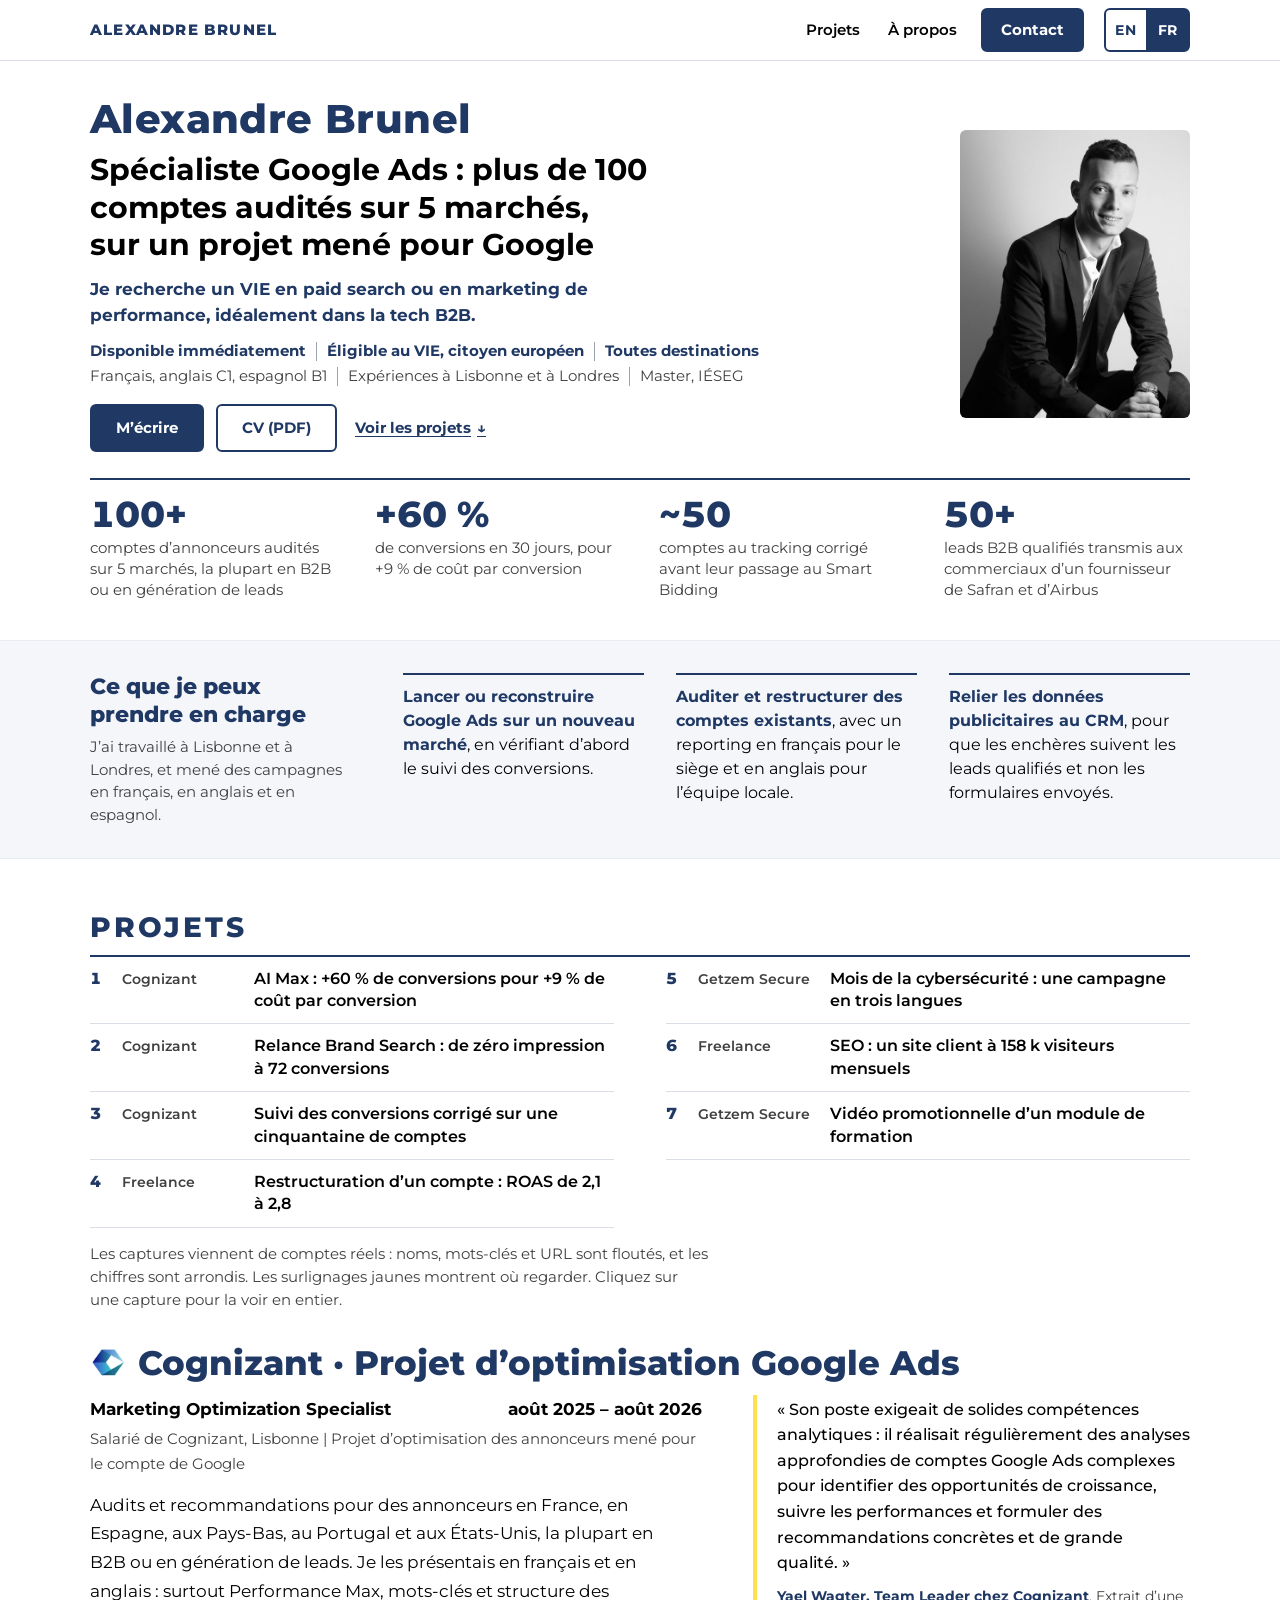
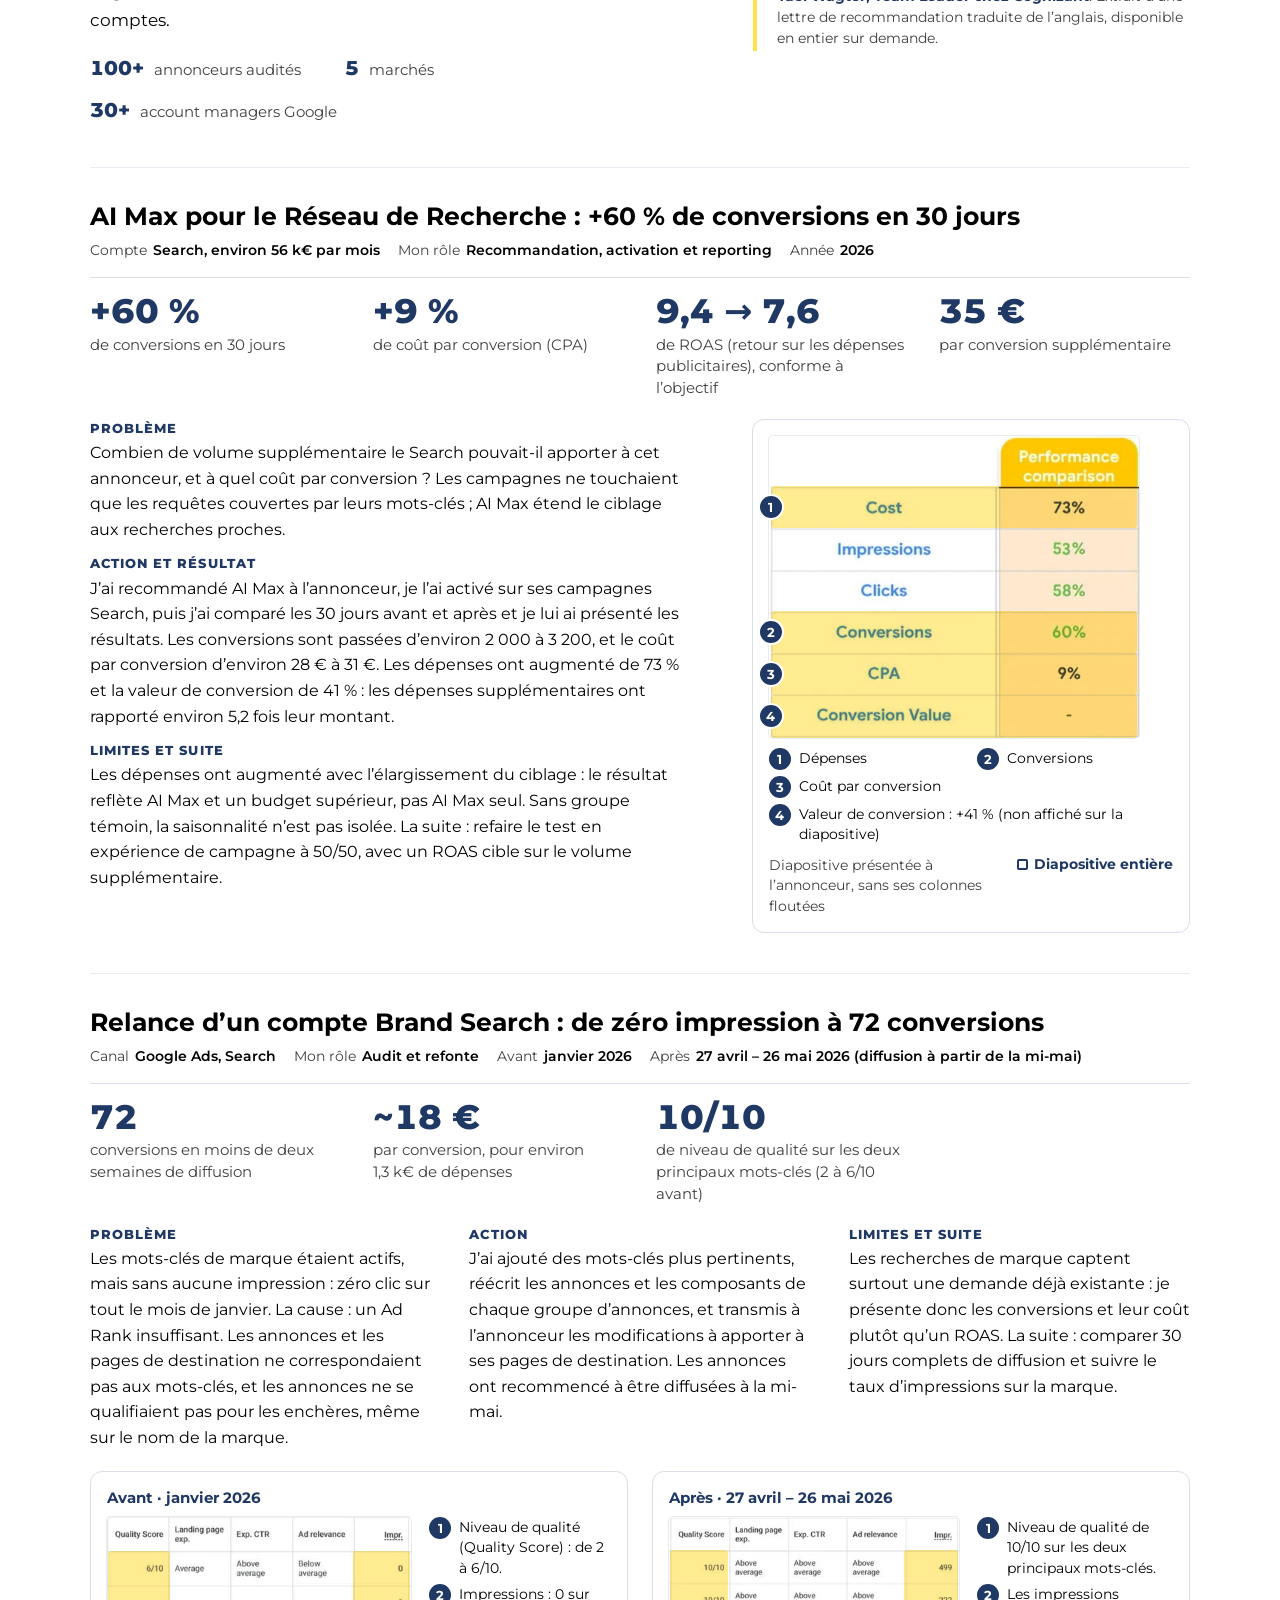
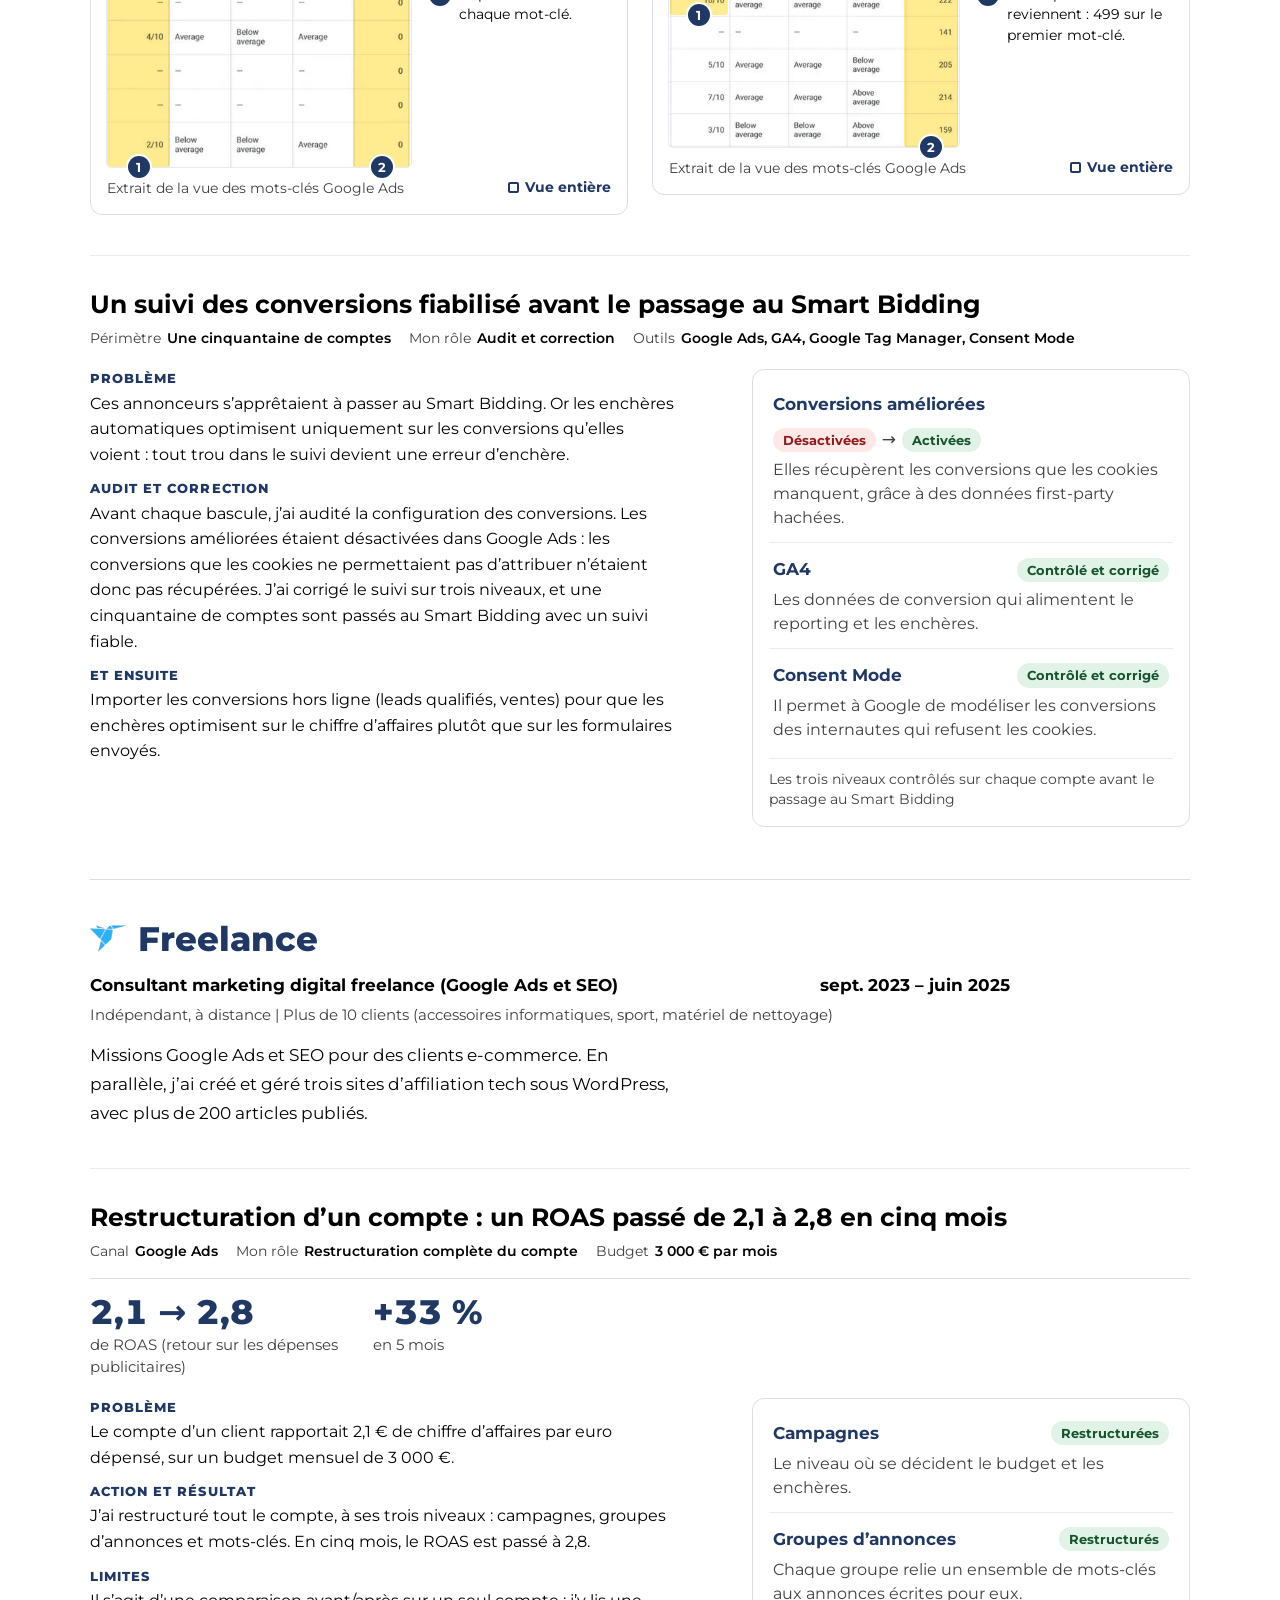
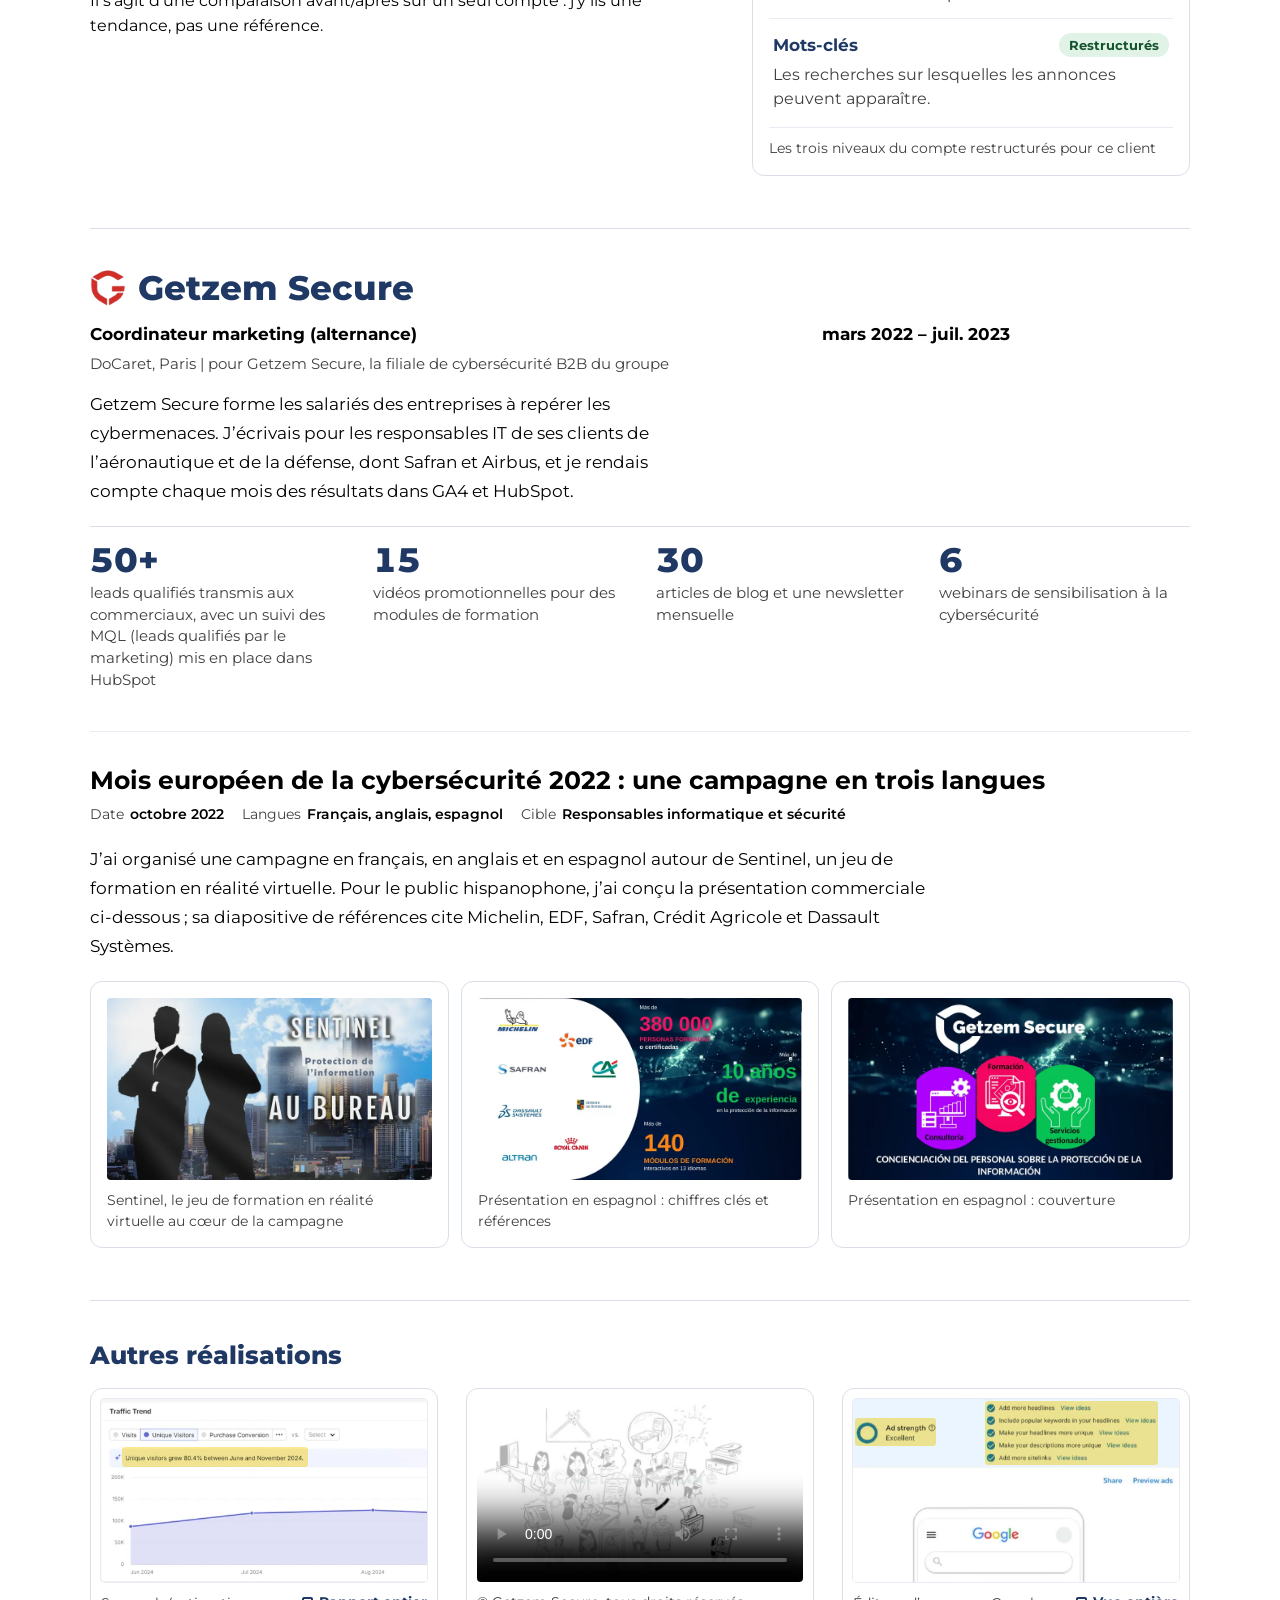
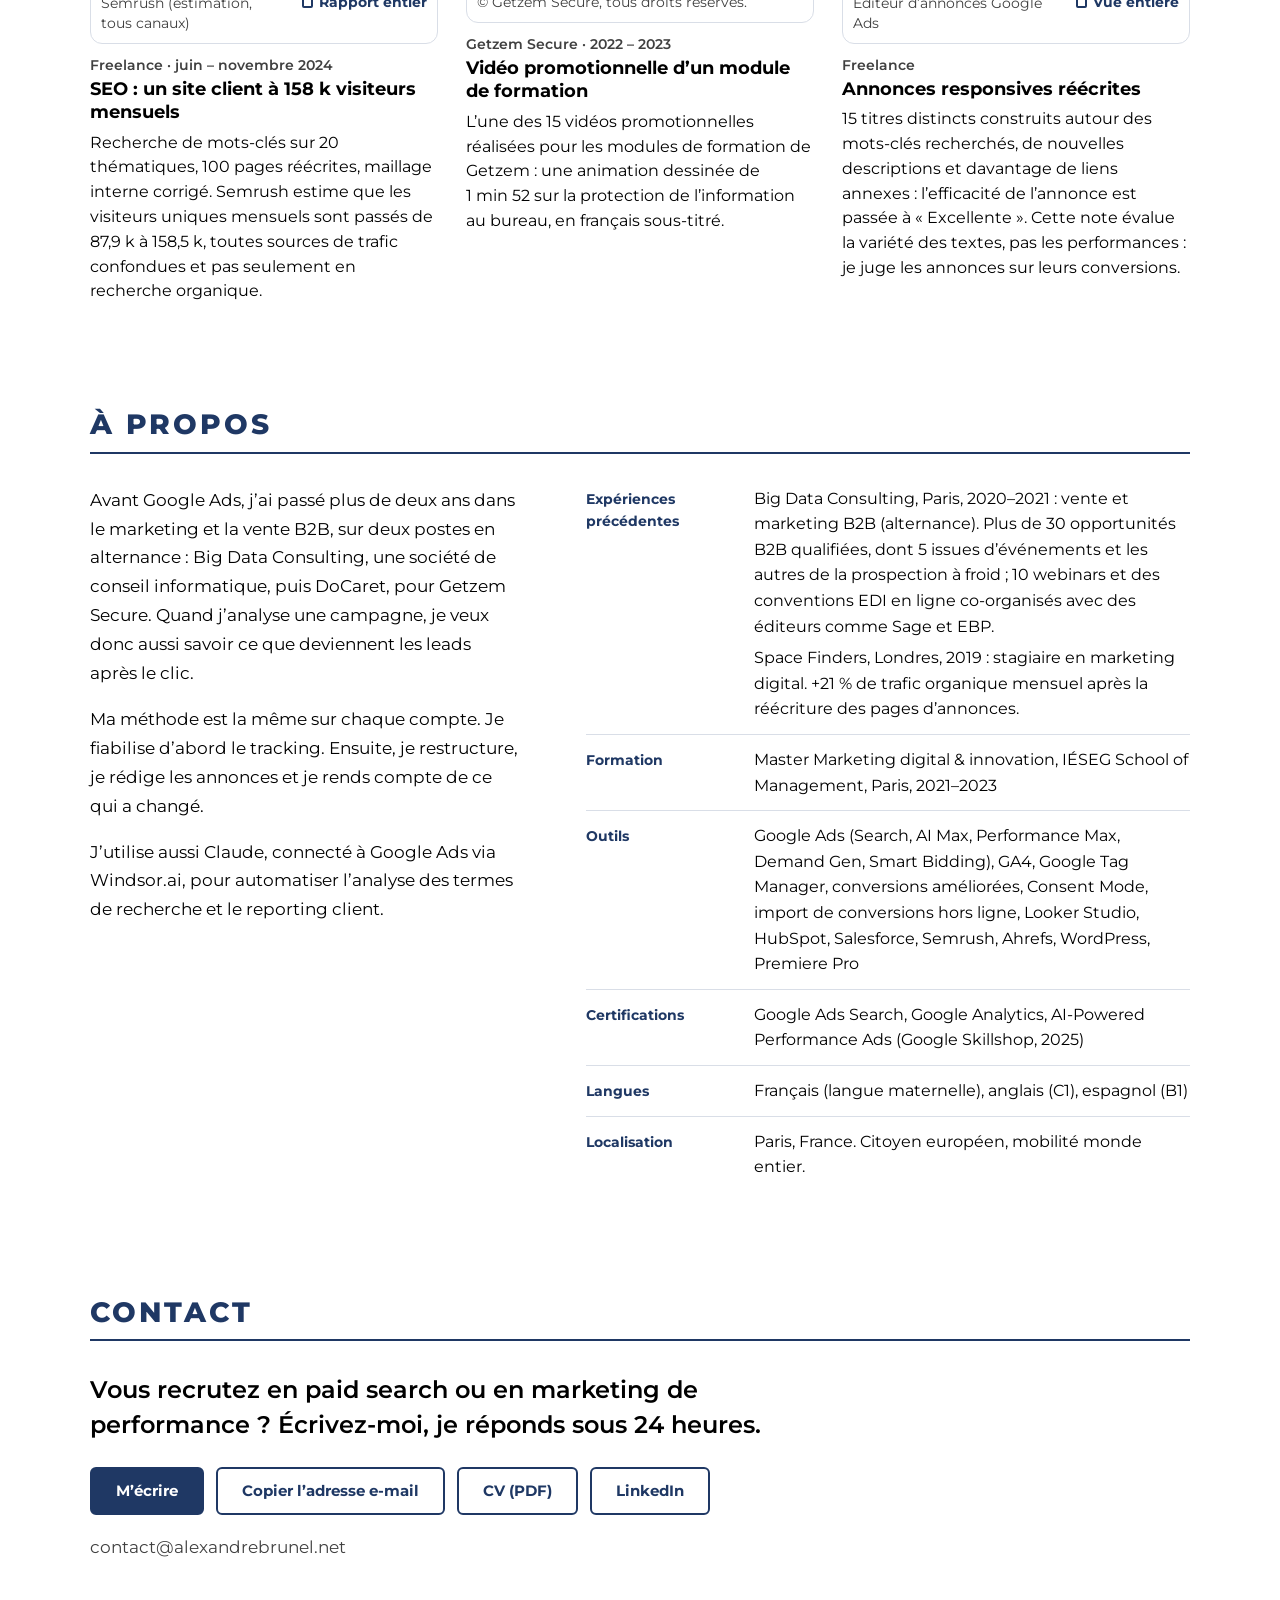
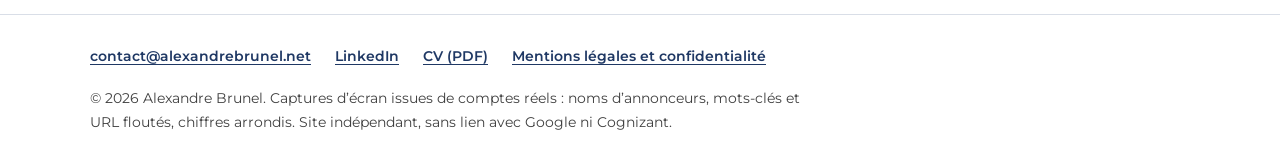
==== commit 95ac6cc1: "State that most audited accounts were B2B or lead generation; restore the title - Title: "Google Ads" ====
--- a/fr/index.html
+++ b/fr/index.html
@@ -4,8 +4,8 @@
 <head>
   <meta charset="utf-8">
   <meta name="viewport" content="width=device-width, initial-scale=1">
-  <title>Alexandre Brunel | Marketing de performance, spécialiste Google Ads</title>
-  <meta name="description" content="Spécialiste Google Ads au parcours marketing B2B : plus de 100 comptes d’annonceurs audités sur 5 marchés, sur un projet mené pour Google. Recherche un VIE.">
+  <title>Alexandre Brunel | Google Ads et génération de leads B2B</title>
+  <meta name="description" content="Spécialiste Google Ads : plus de 100 comptes audités sur 5 marchés, sur un projet mené pour Google, la plupart en B2B ou en génération de leads. Recherche un VIE.">
   <meta name="color-scheme" content="light">
   <meta name="theme-color" content="#ffffff">
   <link rel="canonical" href="https://alexandrebrunel.net/fr/">
@@ -62,8 +62,8 @@
     "url": "https://alexandrebrunel.net/",
     "image": "https://alexandrebrunel.net/images/portrait.jpg",
     "jobTitle": "Performance Marketer",
-    "description": "Google Ads specialist with a B2B marketing background, based in Paris. 5 years in digital marketing, nearly 3 of them in Google Ads.",
-    "knowsAbout": ["Google Ads", "Paid search", "Performance marketing", "Conversion tracking", "Google Analytics 4", "Google Tag Manager", "Consent Mode", "Smart Bidding", "B2B marketing", "SEO"],
+    "description": "Performance marketer based in Paris: Google Ads and B2B lead generation. 5 years in digital marketing, nearly 3 of them in Google Ads.",
+    "knowsAbout": ["Google Ads", "Paid search", "Performance marketing", "Conversion tracking", "Google Analytics 4", "Google Tag Manager", "Consent Mode", "Smart Bidding", "B2B lead generation", "SEO"],
     "address": { "@type": "PostalAddress", "addressLocality": "Paris", "addressCountry": "FR" },
     "knowsLanguage": ["fr", "en", "es"],
     "alumniOf": { "@type": "CollegeOrUniversity", "name": "IÉSEG School of Management" },
@@ -111,7 +111,7 @@
         </div>
         <p class="hero__note" role="status" aria-live="polite" data-mail-status></p>
         <ul class="proof" aria-label="Résultats en bref">
-          <li><a href="#cognizant"><strong>100+</strong><span>comptes d’annonceurs audités sur 5&nbsp;marchés</span></a></li>
+          <li><a href="#cognizant"><strong>100+</strong><span>comptes d’annonceurs audités sur 5&nbsp;marchés, la plupart en B2B ou en génération de leads</span></a></li>
           <li><a href="#aimax"><strong>+60&nbsp;%</strong><span>de conversions en 30 jours, pour +9&nbsp;% de coût par conversion</span></a></li>
           <li><a href="#tracking"><strong>~50</strong><span>comptes au tracking corrigé avant leur passage au Smart Bidding</span></a></li>
           <li><a href="#getzem"><strong>50+</strong><span>leads B2B qualifiés transmis aux commerciaux d’un fournisseur de Safran et d’Airbus</span></a></li>
@@ -161,7 +161,7 @@
                   <p class="role__dates">août 2025 – août 2026</p>
                   <p class="role__org">Salarié de Cognizant, Lisbonne | Projet d’optimisation des annonceurs mené pour le compte de Google</p>
                 </div>
-                <p class="chapter__intro">Audits et recommandations pour des annonceurs en France, en Espagne, aux Pays-Bas, au Portugal et aux États-Unis, présentés en français et en anglais&nbsp;: surtout Performance Max, mots-clés et structure des comptes.</p>
+                <p class="chapter__intro">Audits et recommandations pour des annonceurs en France, en Espagne, aux Pays-Bas, au Portugal et aux États-Unis, la plupart en B2B ou en génération de leads. Je les présentais en français et en anglais&nbsp;: surtout Performance Max, mots-clés et structure des comptes.</p>
                 <ul class="tally" aria-label="Périmètre du projet">
                   <li><strong>100+</strong> <span>annonceurs audités</span></li>
                   <li><strong>5</strong> <span>marchés</span></li>
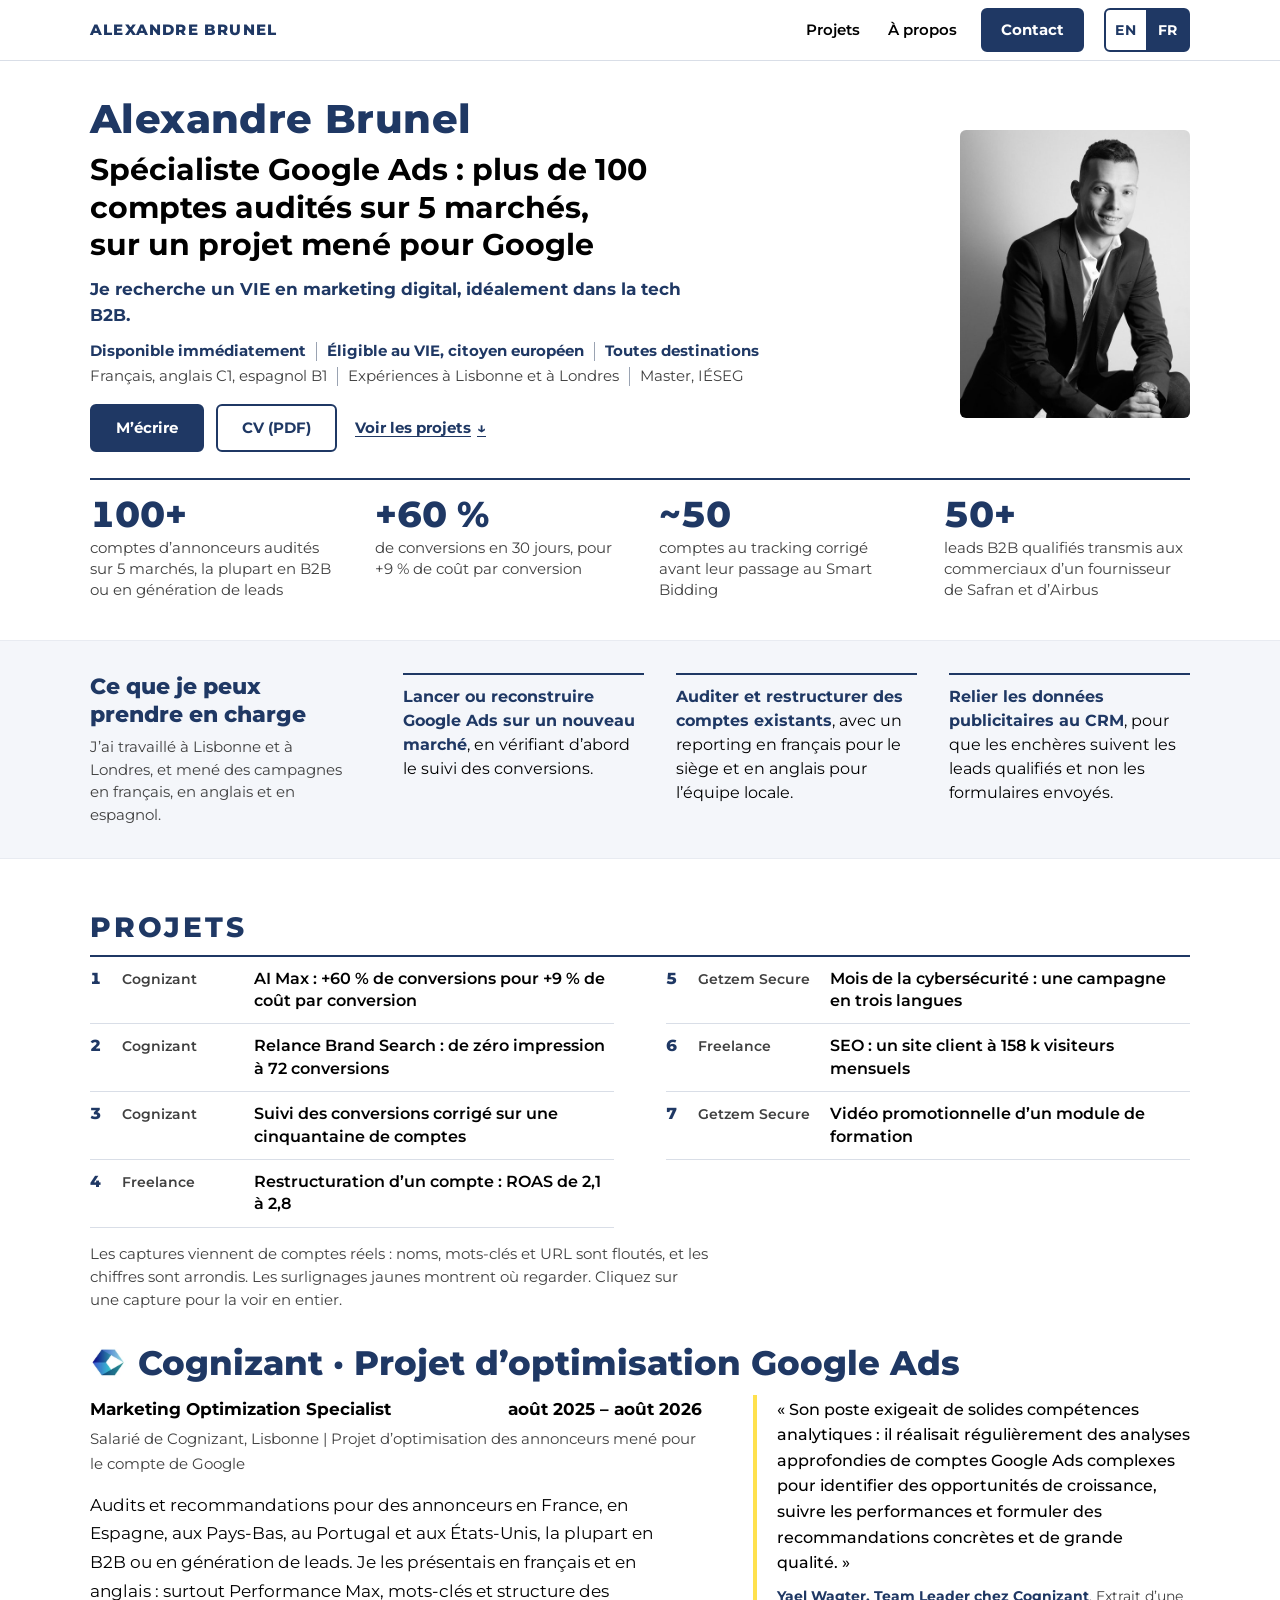
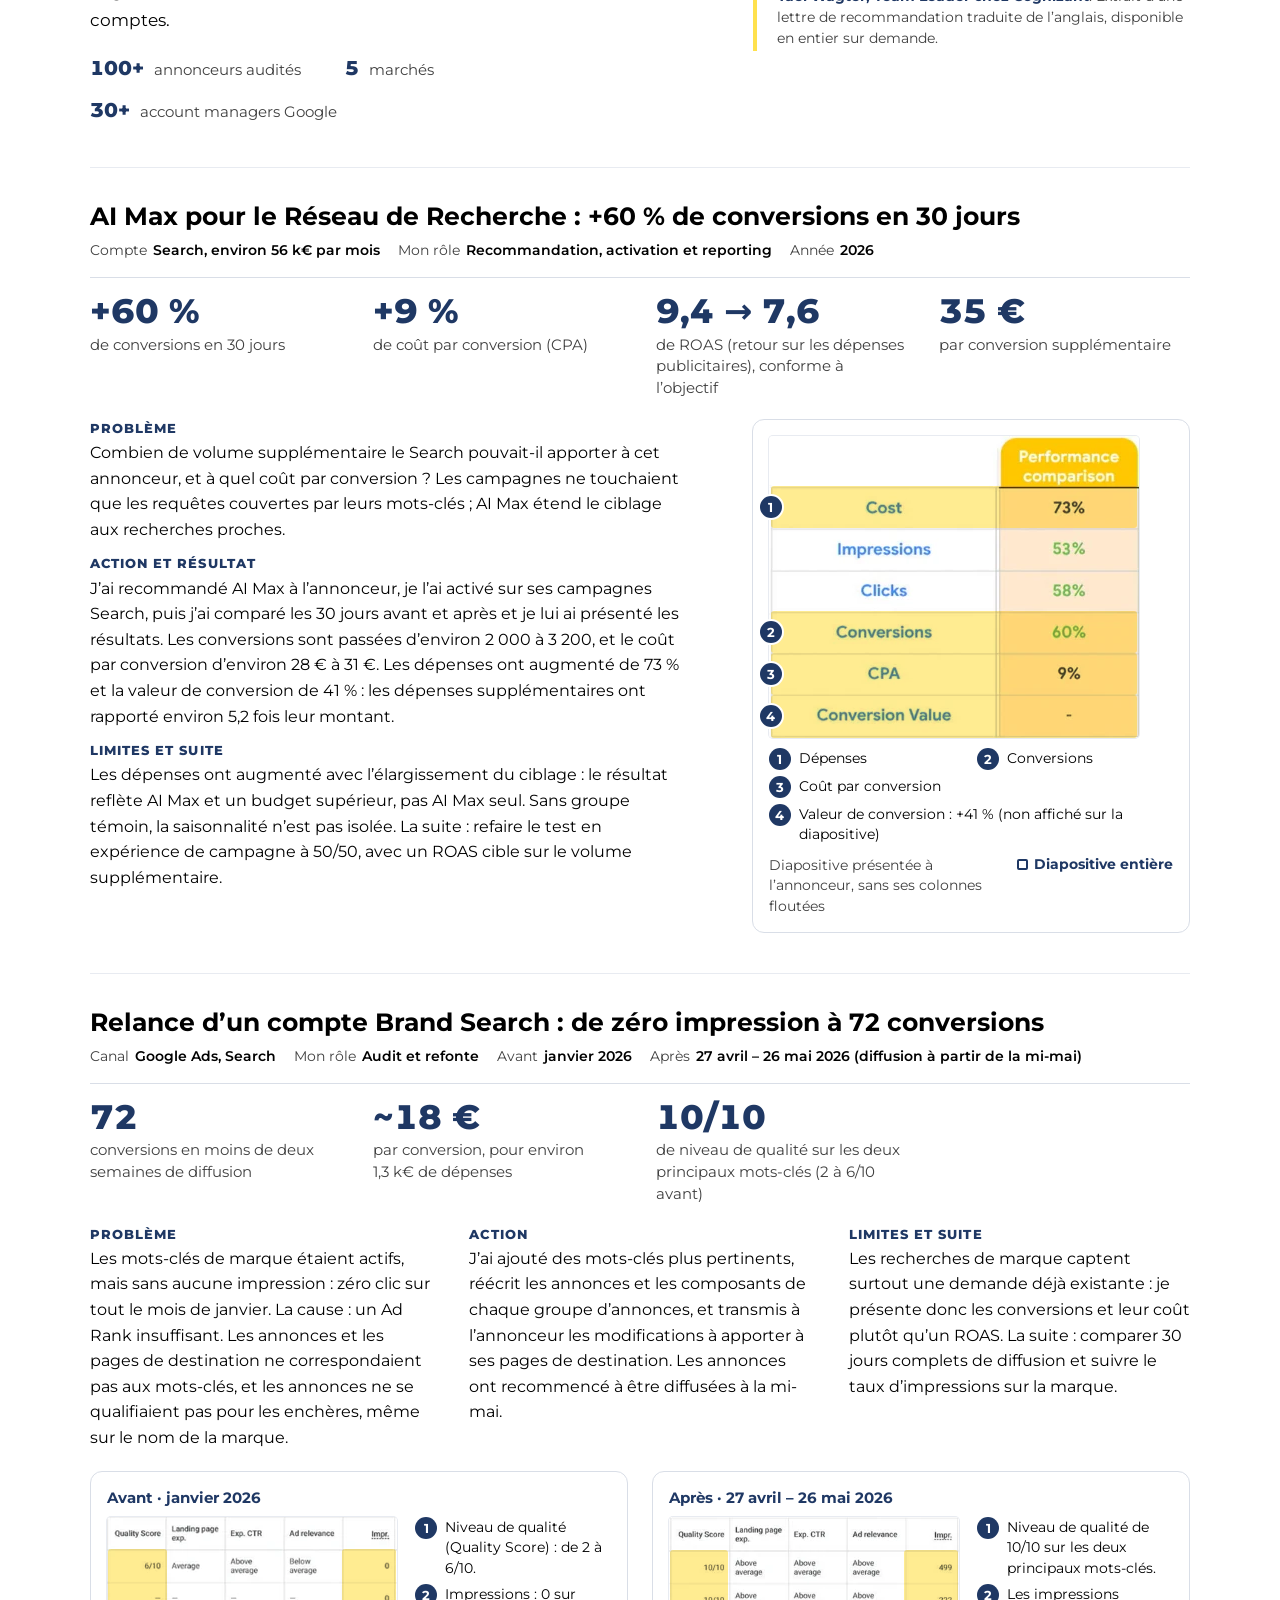
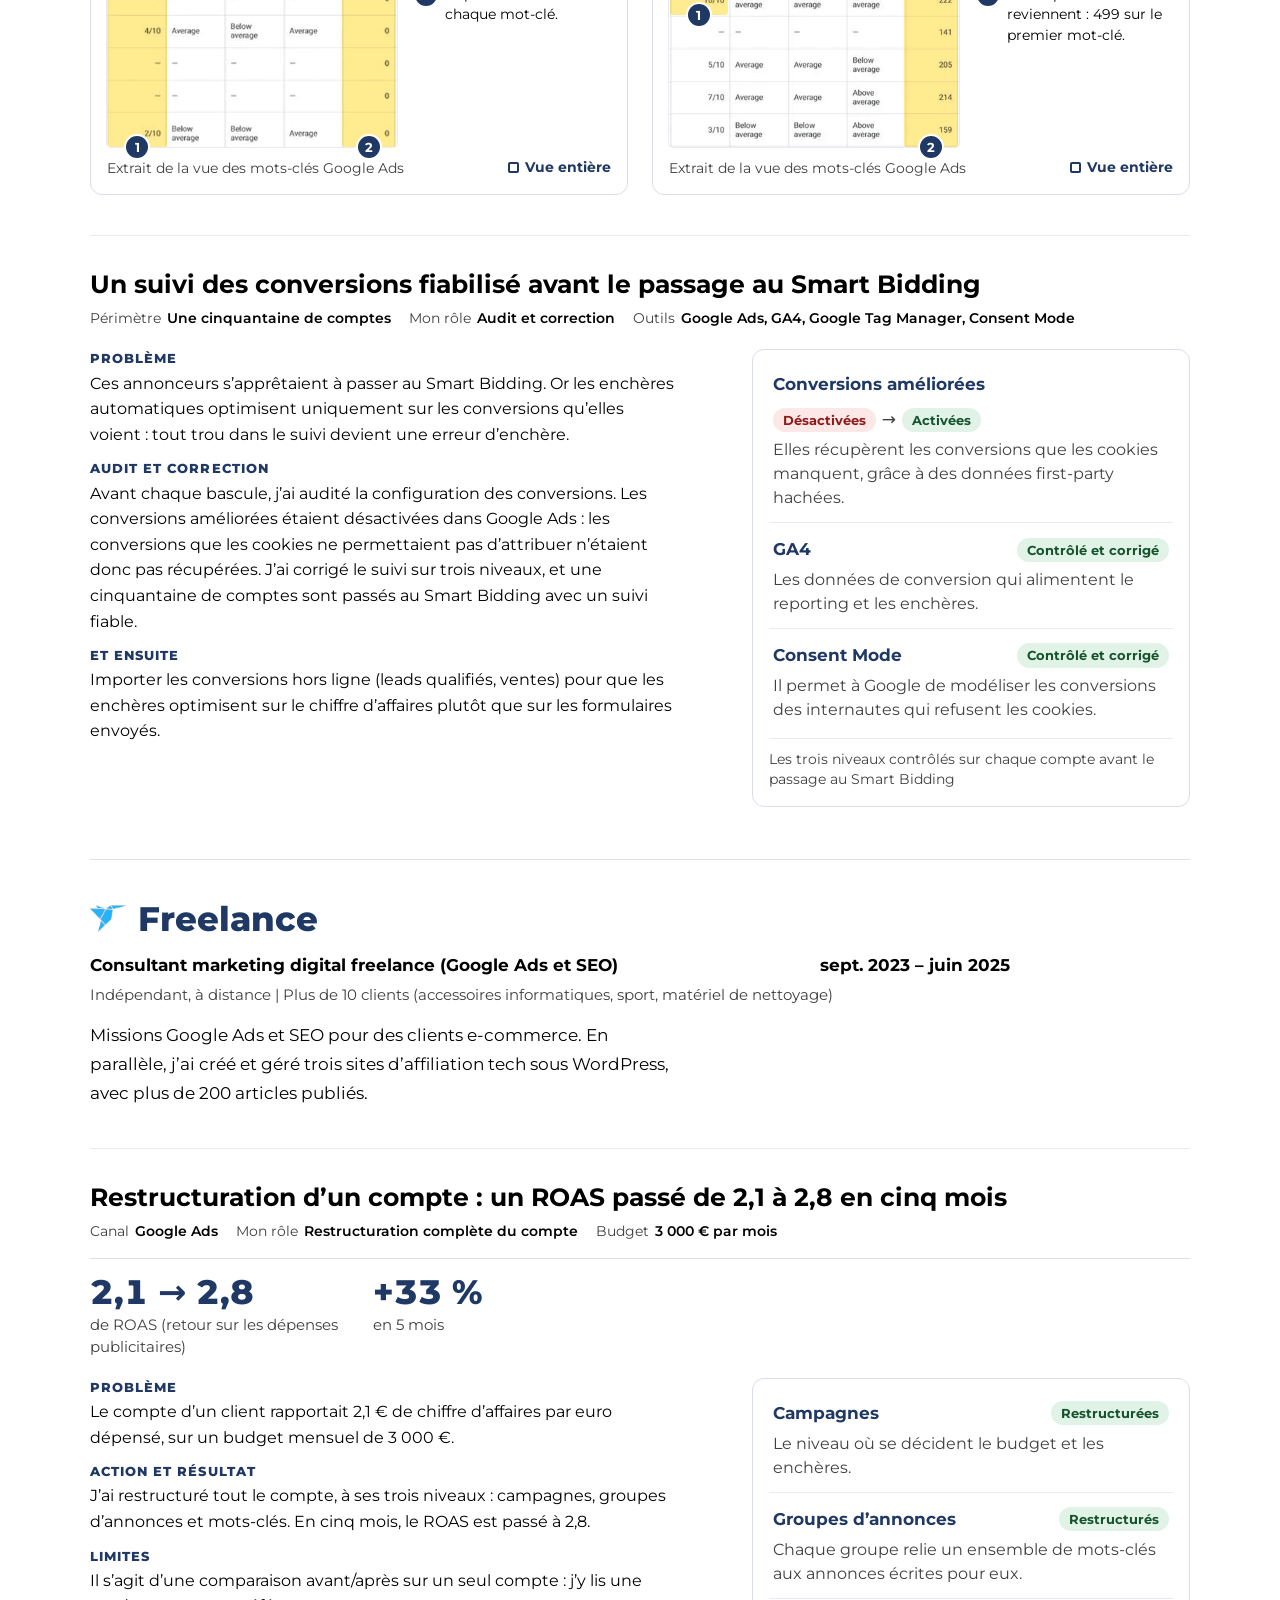
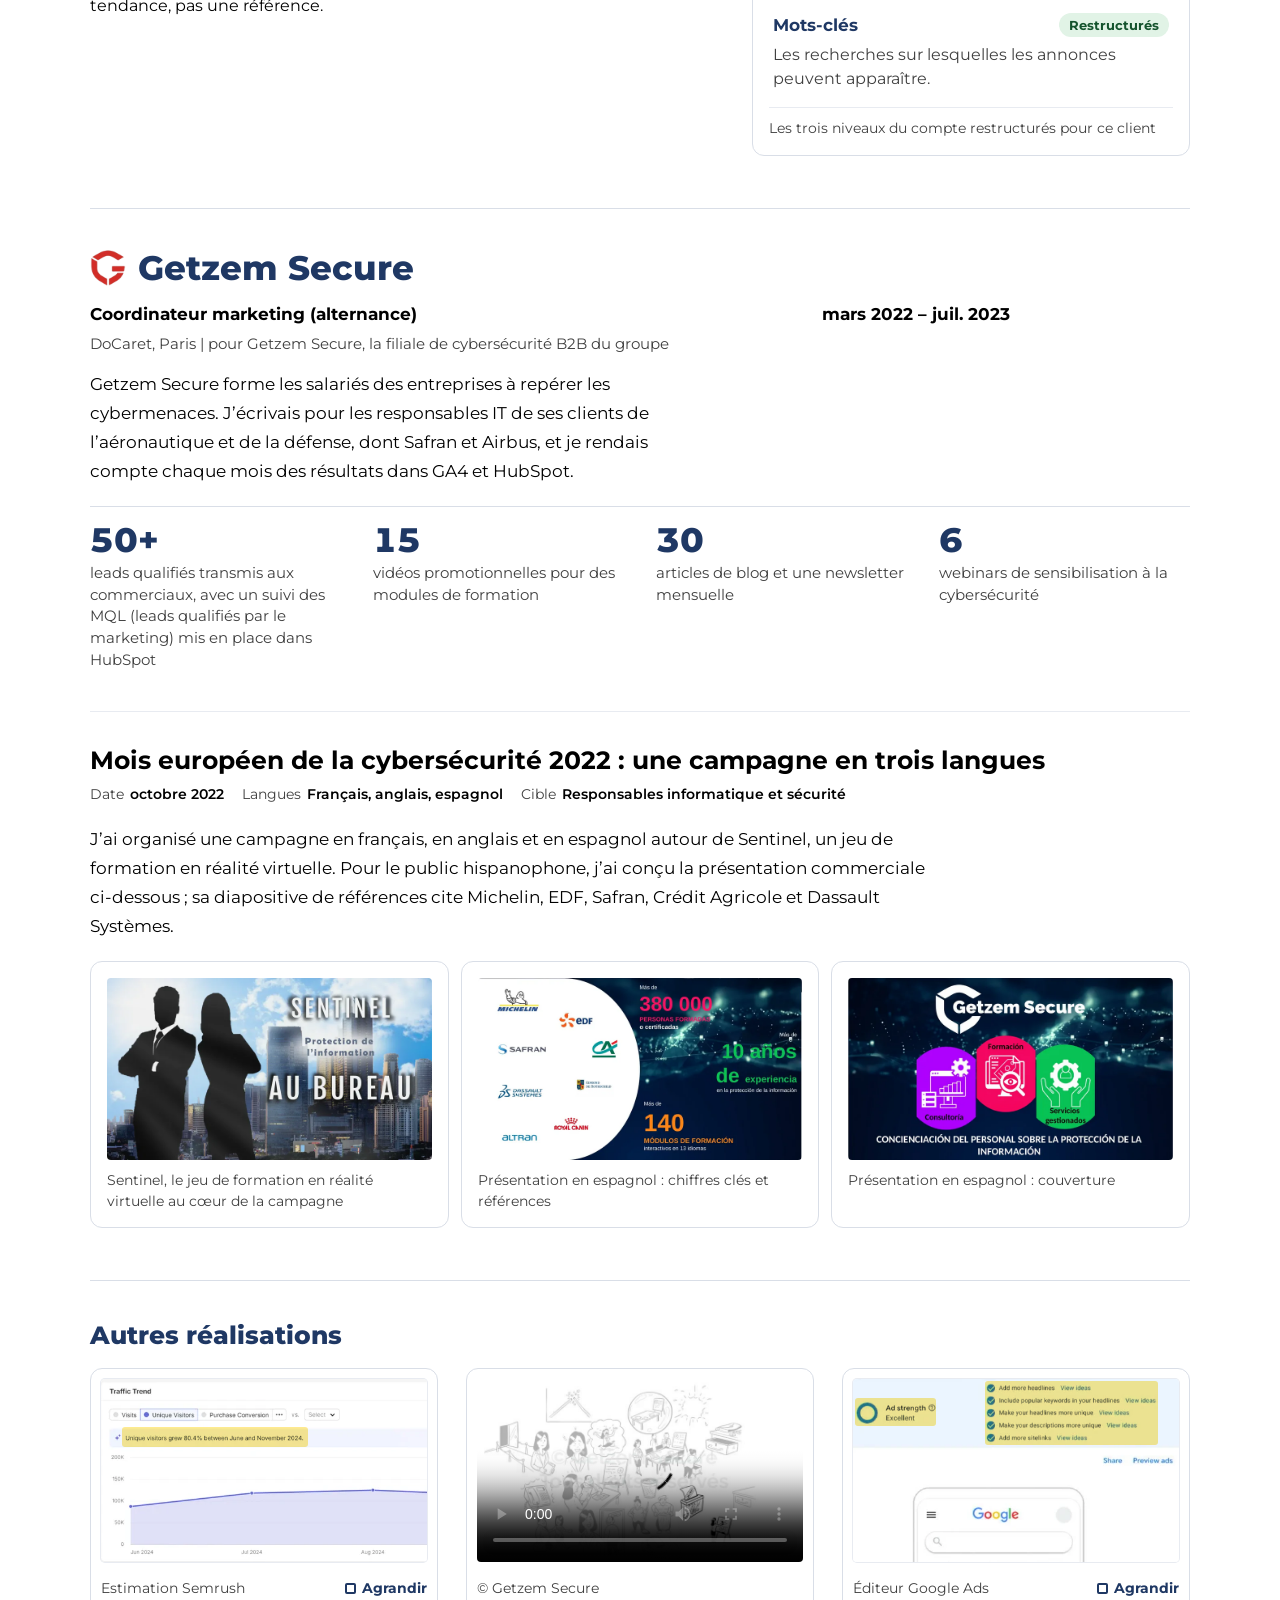
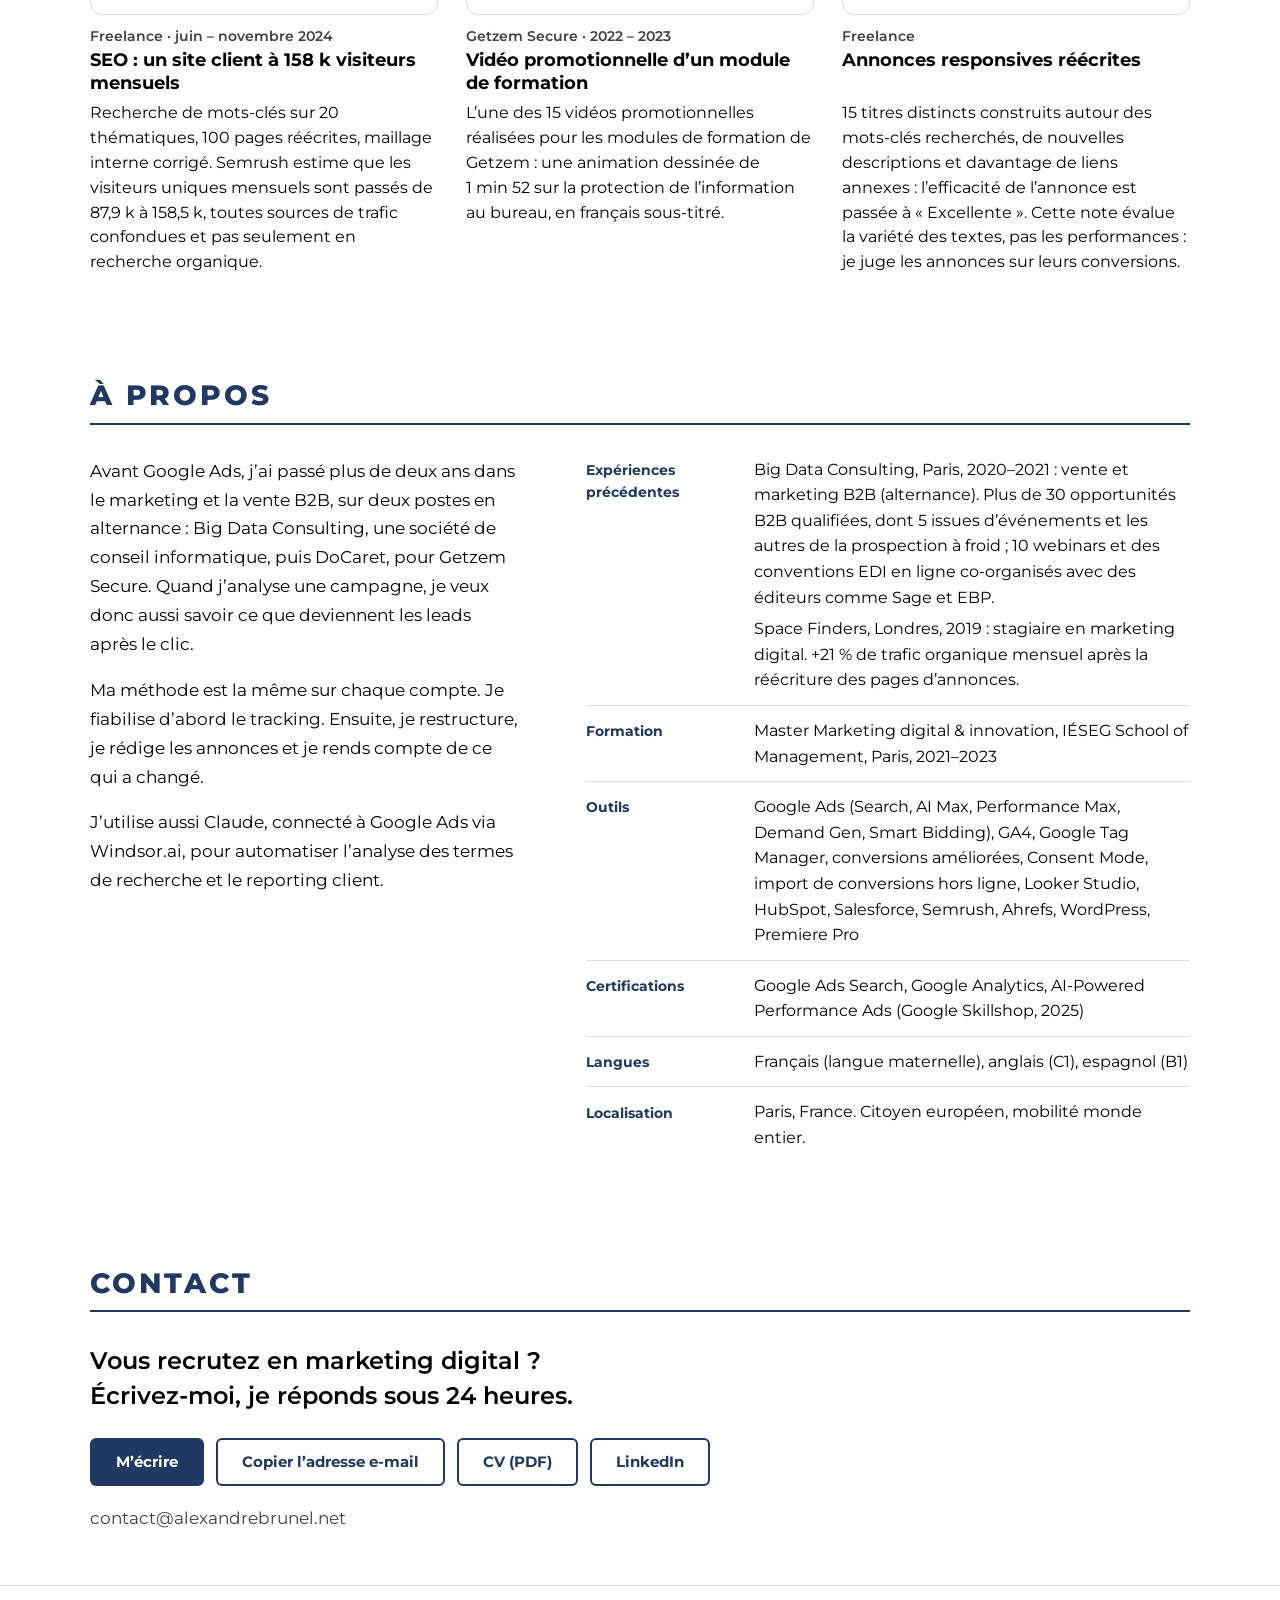
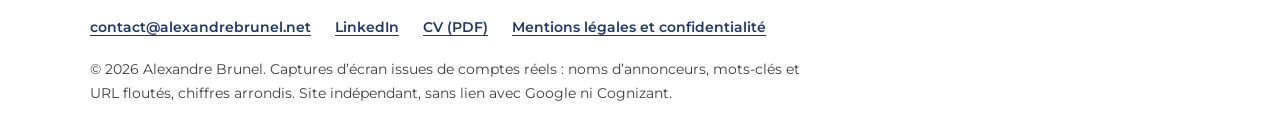
==== commit 62cbbd41: "Align evidence boxes, broaden the French target wording, tidy the code - Brand Search relaunch: both" ====
--- a/fr/index.html
+++ b/fr/index.html
@@ -1,5 +1,4 @@
 <!doctype html>
-<!-- Generated from index.html by tools/build-fr.ps1. Do not edit this file: edit index.html and run the script again. -->
 <html lang="fr" data-other=".././">
 <head>
   <meta charset="utf-8">
@@ -18,12 +17,12 @@
   <meta property="og:locale" content="fr_FR">
   <meta property="og:locale:alternate" content="en_GB">
   <meta property="og:title" content="Alexandre Brunel | Spécialiste Google Ads à la recherche d’un VIE">
-  <meta property="og:description" content="Plus de 100 comptes d’annonceurs audités sur 5 marchés, sur un projet mené pour Google. +60 % de conversions en 30 jours pour +9 % de coût par conversion. Recherche un VIE en paid search.">
+  <meta property="og:description" content="Plus de 100 comptes d’annonceurs audités sur 5 marchés, sur un projet mené pour Google. +60 % de conversions en 30 jours pour +9 % de coût par conversion. Recherche un VIE en marketing digital.">
   <meta property="og:url" content="https://alexandrebrunel.net/fr/">
   <meta property="og:image" content="https://alexandrebrunel.net/images/og-image-fr.jpg">
   <meta property="og:image:width" content="1200">
   <meta property="og:image:height" content="630">
-  <meta property="og:image:alt" content="Alexandre Brunel, spécialiste Google Ads : plus de 100 comptes audités sur 5 marchés. À la recherche d’un VIE en paid search.">
+  <meta property="og:image:alt" content="Alexandre Brunel, spécialiste Google Ads : plus de 100 comptes audités sur 5 marchés. À la recherche d’un VIE en marketing digital.">
   <meta name="twitter:card" content="summary_large_image">
 
   <link rel="icon" href="../favicon.ico" sizes="48x48">
@@ -95,7 +94,7 @@
         <img class="hero__portrait" src="../images/portrait.jpg" width="533" height="666" alt="Portrait d’Alexandre Brunel" fetchpriority="high">
         <h1 class="hero__name" id="hero-title">Alexandre Brunel</h1>
         <p class="hero__headline">Spécialiste Google Ads : plus de 100 comptes audités sur 5&nbsp;marchés, sur un projet mené pour Google</p>
-        <p class="hero__target"><strong>Je recherche un VIE en paid search ou en marketing de performance, idéalement dans la tech B2B.</strong> <span class="hero__gloss"></span></p>
+        <p class="hero__target"><strong>Je recherche un VIE en marketing digital, idéalement dans la tech B2B.</strong> <span class="hero__gloss"></span></p>
         <ul class="hero__facts" aria-label="En bref">
           <li>Disponible immédiatement</li>
           <li>Éligible au VIE, citoyen européen</li>
@@ -257,15 +256,15 @@
               </details>
             </div>
             <div class="case__evidence pair">
-              <figure class="evidence evidence--side" data-scope style="--crop:305px">
+              <figure class="evidence evidence--side" data-scope style="--crop:290px">
                 <p class="evidence__label">Avant · janvier 2026</p>
                 <div class="shot" style="--natural:1101px">
                   <button class="shot__btn" type="button" data-zoom data-caption="Keywords view, 1 January to 1 February 2026. Keywords are blurred." caption="Vue des mots-clés, du 1er janvier au 1er février 2026. Les mots-clés sont floutés.">
-                    <img src="../images/before-crop.webp" width="305" height="250" data-full="../images/before-launch.webp" data-full-width="1101" data-full-height="485" loading="lazy" decoding="async" alt="Vue des mots-clés Google Ads pour janvier 2026&nbsp;: niveaux de qualité entre 2/10 et 6/10, et aucune impression sur chaque mot-clé.">
+                    <img src="../images/before-crop.webp" width="290" height="230" data-full="../images/before-launch.webp" data-full-width="1101" data-full-height="485" loading="lazy" decoding="async" alt="Vue des mots-clés Google Ads pour janvier 2026&nbsp;: niveaux de qualité entre 2/10 et 6/10, et aucune impression sur chaque mot-clé.">
                     <span class="sr-only">Afficher la vue entière</span>
                   </button>
-                  <span class="mark" data-mark="1" style="--x:0.3%;--y:13.6%;--w:20.3%;--h:86.4%;--bx:50%;--by:100%" aria-hidden="true"><span class="mark__n">1</span></span>
-                  <span class="mark" data-mark="2" style="--x:81%;--y:13.6%;--w:18.7%;--h:86.4%;--bx:50%;--by:100%" aria-hidden="true"><span class="mark__n">2</span></span>
+                  <span class="mark" data-mark="1" style="--x:0.3%;--y:14%;--w:20.3%;--h:86%;--bx:50%;--by:100%" aria-hidden="true"><span class="mark__n">1</span></span>
+                  <span class="mark" data-mark="2" style="--x:81%;--y:14%;--w:18.7%;--h:86%;--bx:50%;--by:100%" aria-hidden="true"><span class="mark__n">2</span></span>
                   <span class="mark mark--full" data-mark="1" style="--x:42.2%;--y:48.9%;--w:5.7%;--h:51.1%" aria-hidden="true"><span class="mark__n">1</span></span>
                   <span class="mark mark--full" data-mark="2" style="--x:66.94%;--y:42.47%;--w:2.54%;--h:56.91%;--bx:50%;--ty:-115%" aria-hidden="true"><span class="mark__n">2</span></span>
                   <span class="mark mark--full" data-mark="3" style="--x:4.54%;--y:27.01%;--w:92.64%;--h:3.71%;--bx:50%" aria-hidden="true"><span class="mark__n">3</span></span>
@@ -481,7 +480,7 @@
                   <li class="only-full" data-mark="1">1&nbsp;million de visites sur les six mois, dont 72&nbsp;% sur mobile.</li>
                   <li class="only-full" data-mark="2">Visiteurs uniques&nbsp;: +80,4&nbsp;% entre juin et novembre 2024.</li>
                 </ol>
-                <figcaption class="evidence__bar"><span>Semrush (estimation, tous canaux)</span><button class="evidence__hint" type="button" tabindex="-1" aria-hidden="true" data-zoom-proxy>Rapport entier</button></figcaption>
+                <figcaption class="evidence__bar"><span>Estimation Semrush</span><button class="evidence__hint" type="button" tabindex="-1" aria-hidden="true" data-zoom-proxy>Agrandir</button></figcaption>
               </figure>
               <div class="card__text">
                 <p class="card__tag">Freelance · juin – novembre 2024</p>
@@ -498,7 +497,7 @@
                     <p>Votre navigateur ne peut pas lire cette vidéo.</p>
                   </video>
                 </div>
-                <figcaption class="evidence__bar"><span>© Getzem Secure, tous droits réservés.</span></figcaption>
+                <figcaption class="evidence__bar"><span>© Getzem Secure</span></figcaption>
               </figure>
               <div class="card__text">
                 <p class="card__tag">Getzem Secure · 2022 – 2023</p>
@@ -519,7 +518,7 @@
                   <span class="mark mark--full" style="--x:45.13%;--y:4.16%;--w:13.44%;--h:6.24%" aria-hidden="true"></span>
                   <span class="mark mark--full" style="--x:66.52%;--y:0.6%;--w:28.67%;--h:13.8%" aria-hidden="true"></span>
                 </div>
-                <figcaption class="evidence__bar"><span>Éditeur d’annonces Google Ads</span><button class="evidence__hint" type="button" tabindex="-1" aria-hidden="true" data-zoom-proxy>Vue entière</button></figcaption>
+                <figcaption class="evidence__bar"><span>Éditeur Google Ads</span><button class="evidence__hint" type="button" tabindex="-1" aria-hidden="true" data-zoom-proxy>Agrandir</button></figcaption>
               </figure>
               <div class="card__text">
                 <p class="card__tag">Freelance</p>
@@ -562,7 +561,7 @@
         <div class="section__head">
           <h2 class="section__title" id="contact-title">Contact</h2>
         </div>
-        <p class="contact__lead">Vous recrutez en paid search ou en marketing de performance&nbsp;? Écrivez-moi, je réponds sous 24&nbsp;heures.</p>
+        <p class="contact__lead">Vous recrutez en marketing digital&nbsp;? Écrivez-moi, je réponds sous 24&nbsp;heures.</p>
         <div class="contact__actions">
           <a class="btn btn--solid" href="mailto:contact@alexandrebrunel.net">M’écrire</a>
           <button class="btn btn--outline" type="button" data-copy="contact@alexandrebrunel.net">Copier l’adresse e-mail</button>
--- a/css/style.css
+++ b/css/style.css
@@ -33,7 +33,6 @@
   --gutter: clamp(16px, 4vw, 40px);
   --topbar-h: 60px;
   --radius: 6px;
-  /* Montserrat's zero is about a third wider than its average letter: 54ch holds roughly 72 characters. */
   --measure: 54ch;
 }
 
@@ -132,7 +131,6 @@
 .btn--outline:hover { background: var(--navy); color: #fff; }
 .btn--small { min-height: 44px; padding: 0 16px; font-size: 0.875rem; }
 
-/* ---------- Top bar ---------- */
 .topbar {
   position: sticky;
   top: 0;
@@ -180,7 +178,6 @@
 .topbar__nav a:hover { color: var(--navy); }
 .topbar__nav a[aria-current="true"] { color: var(--navy); border-bottom-color: var(--navy); }
 @media (min-width: 720px) {
-  /* The bar's main action: contact stays one click away on every screen of the page. */
   .topbar__nav .topbar__cta,
   .topbar__nav .topbar__cta[aria-current="true"] {
     min-height: 44px;
@@ -238,7 +235,6 @@
   .topbar__nav a:first-child { padding-left: 0; }
 }
 
-/* ---------- Hero ---------- */
 .hero { padding-block: clamp(20px, 3vw, 36px) clamp(24px, 3.5vw, 40px); }
 
 .hero__grid {
@@ -295,7 +291,6 @@
   font-size: 0.9375rem;
   line-height: 1.25;
 }
-/* Thin dividers between facts; the one that would start a line is clipped by the list's edge. */
 .hero__facts li { margin-left: -1px; padding: 0 0.7em; border-left: 1px solid #9aa3b2; white-space: nowrap; }
 .hero__facts li:nth-child(-n+3) { color: var(--navy); font-weight: 700; }
 .hero__actions {
@@ -333,7 +328,6 @@
   object-fit: cover;
 }
 
-/* Results strip: part of the hero so the numbers show on the first screen */
 .proof {
   grid-area: proof;
   display: grid;
@@ -357,7 +351,6 @@
 .proof a:hover span { color: var(--navy); text-decoration: underline; text-underline-offset: 0.2em; }
 
 @media (max-width: 719px) {
-  /* Phones: name, offer and the four numbers come first; buttons and screening facts follow. */
   .hero__grid {
     grid-template-columns: 56px minmax(0, 1fr);
     grid-template-areas:
@@ -383,7 +376,6 @@
   .hero__facts { margin-top: 10px; font-size: 0.875rem; }
 }
 
-/* ---------- What I can take on ---------- */
 .offer {
   padding-block: clamp(22px, 3vw, 32px);
   border-block: 1px solid var(--line-soft);
@@ -426,7 +418,6 @@
   .offer__list li { padding-top: 8px; border-top-width: 1px; font-size: 0.9375rem; }
 }
 
-/* ---------- Sections ---------- */
 .section { padding-block: clamp(32px, 4.5vw, 52px); }
 .section__head { margin-bottom: clamp(22px, 3vw, 32px); }
 .section__title {
@@ -447,7 +438,6 @@
   line-height: 1.55;
 }
 
-/* Index of the cases: the whole Work section at a glance */
 .index__list {
   display: grid;
   grid-template-columns: minmax(0, 1fr);
@@ -484,7 +474,6 @@
   .index__list { grid-template-columns: repeat(2, minmax(0, 1fr)); grid-template-rows: repeat(4, auto); grid-auto-flow: column; }
 }
 @media (max-width: 559px) {
-  /* One flowing line per case: number, client, result. */
   .index__list a { display: block; position: relative; padding: 11px 0 11px 1.7em; }
   .index__list a::before { position: absolute; left: 0; }
   .index__who::after { content: " · "; }
@@ -566,7 +555,6 @@
   white-space: nowrap;
 }
 
-/* Headline numbers for a case or a chapter */
 .stats {
   display: grid;
   grid-template-columns: repeat(4, minmax(0, 1fr));
@@ -590,7 +578,6 @@
   .stats { grid-template-columns: repeat(2, minmax(0, 1fr)); }
 }
 
-/* ---------- Case studies ---------- */
 .case {
   display: grid;
   grid-template-columns: minmax(0, 6fr) minmax(0, 7fr);
@@ -628,7 +615,6 @@
 .case__text p { max-width: var(--measure); }
 .case__text > p:last-child { margin-bottom: 0; }
 
-/* Problem, action, limits */
 .beats { display: grid; gap: 12px; margin: 0; }
 .beats dt {
   color: var(--navy);
@@ -652,7 +638,6 @@
   .case--wide .more .beats { grid-template-columns: repeat(2, minmax(0, 1fr)); gap: 0 clamp(24px, 3vw, 40px); }
 }
 
-/* On phones each case shows its numbers and its problem; the rest folds away. */
 .more > summary { display: none; }
 @media (max-width: 719px) {
   .more > summary {
@@ -698,7 +683,6 @@
   box-shadow: 0 0 0 1px var(--line-soft);
   background: #fff;
 }
-/* A crop is shown at its real size, never stretched: the interface text stays readable. */
 .evidence--crop .shot,
 .evidence--side .shot { width: min(100%, var(--crop)); }
 .evidence--crop { width: fit-content; max-width: 100%; }
@@ -715,7 +699,6 @@
 .shot > img { width: 100%; border-radius: inherit; }
 .shot--slide { box-shadow: none; }
 .shot--slide img { aspect-ratio: 16 / 9; object-fit: cover; }
-/* Marks and notes that belong to the whole image only appear in the full-size view. */
 .evidence .mark--full,
 .evidence .only-full { display: none; }
 
@@ -723,14 +706,19 @@
   display: grid;
   grid-template-columns: repeat(2, minmax(0, 1fr));
   gap: 16px clamp(16px, 2vw, 24px);
+  align-items: stretch;
+}
+.evidence--side {
+  display: grid;
+  grid-template-columns: minmax(0, 1fr);
+  grid-template-rows: auto auto 1fr auto;
   align-items: start;
 }
 @media (min-width: 1100px) {
   .evidence--side {
-    display: grid;
     grid-template-columns: auto minmax(0, 1fr);
-    gap: 0 18px;
-    align-items: start;
+    grid-template-rows: auto 1fr auto;
+    column-gap: 18px;
   }
   .evidence--side .evidence__label,
   .evidence--side .evidence__bar { grid-column: 1 / -1; }
@@ -738,7 +726,6 @@
 }
 @media (max-width: 719px) {
   .pair { grid-template-columns: minmax(0, 1fr); }
-  /* Phones lead with the "after" view; the "before" view (a table of zeros) opens with the rest of the case. */
   .case:has(.more:not([open])) .pair > :first-child { display: none; }
 }
 
@@ -827,7 +814,6 @@
   border-radius: 2px;
 }
 
-/* Numbered notes that point at the marks on a screenshot */
 .legend {
   display: grid;
   gap: 6px;
@@ -860,7 +846,6 @@
 .evidence .legend--cols { grid-template-columns: repeat(2, minmax(0, 1fr)); gap: 6px 12px; }
 .evidence .legend--cols .legend__wide { grid-column: 1 / -1; }
 
-/* Checklists used where there is no screenshot: tracking audit, account restructure */
 .audit__list { margin: 0; padding: 0; list-style: none; }
 .audit__list li { padding: 12px 4px; border-top: 1px solid var(--line-soft); }
 .audit__list li:first-child { padding-top: 4px; border-top: 0; }
@@ -889,16 +874,21 @@
 .video video { width: 100%; height: 100%; object-fit: cover; background: #fff; }
 .video p { padding: 24px; color: #fff; }
 
-/* Secondary cases: one row of compact cards */
 .cards {
   display: grid;
   grid-template-columns: repeat(3, minmax(0, 1fr));
   gap: 24px clamp(18px, 2.5vw, 28px);
-  align-items: start;
   margin-top: 18px;
 }
 .card { display: grid; gap: 12px; align-content: start; }
-.card .evidence { padding: 10px; }
+.card .evidence { display: flex; flex-direction: column; padding: 10px; }
+.card .evidence__bar { align-items: center; min-height: 32px; margin-top: auto; padding-top: 10px; box-sizing: content-box; }
+@media (min-width: 900px) {
+  .cards { grid-template-rows: repeat(4, auto); row-gap: 0; align-items: stretch; }
+  .card { grid-row: span 4; grid-template-rows: subgrid; gap: 0; }
+  .card__text { display: contents; }
+  .card .evidence { margin-bottom: 12px; }
+}
 .card .shot img { aspect-ratio: 16 / 9; object-fit: cover; object-position: left top; }
 .card__tag { margin: 0; color: var(--ink-2); font-size: 0.875rem; font-weight: 600; line-height: 1.4; }
 .card__title { margin: 2px 0 6px; font-size: 1.125rem; font-weight: 700; line-height: 1.3; }
@@ -911,7 +901,6 @@
   .card { grid-template-columns: minmax(0, 1fr); gap: 12px; }
 }
 
-/* ---------- About ---------- */
 .about {
   display: grid;
   grid-template-columns: minmax(0, 5fr) minmax(0, 7fr);
@@ -939,7 +928,6 @@
   .profile div { grid-template-columns: minmax(0, 1fr); gap: 2px; }
 }
 
-/* ---------- Contact ---------- */
 .contact__lead {
   max-width: 44ch;
   color: var(--ink);
@@ -961,7 +949,6 @@
   .contact__actions .btn { flex: 1 1 auto; }
 }
 
-/* ---------- Footer ---------- */
 .footer {
   padding-block: 20px 24px;
   border-top: 1px solid var(--line);
@@ -994,7 +981,6 @@
   cursor: pointer;
 }
 
-/* ---------- Full-size view ---------- */
 .lightbox {
   width: 100%;
   height: 100%;
@@ -1035,7 +1021,6 @@
   overscroll-behavior: contain;
   padding: 24px clamp(12px, 3vw, 28px);
 }
-/* Fitted to the screen at every size, and never wider than the source file. */
 .lightbox__stage .shot {
   width: min(100%, var(--natural, 1180px));
   box-shadow: 0 0 0 1px var(--line), 0 12px 40px rgba(31, 56, 100, 0.14);
@@ -1047,7 +1032,6 @@
   .lightbox__hint { display: block; }
 }
 
-/* ---------- Consent banner (only shown when analytics is configured) ---------- */
 .consent {
   position: fixed;
   left: 12px;
@@ -1068,7 +1052,6 @@
 .consent__actions { display: flex; gap: 10px; margin-top: 12px; }
 .consent__actions .btn { flex: 1 1 0; min-height: 44px; padding: 0 12px; }
 
-/* ---------- Plain text pages (legal notice, 404) ---------- */
 .prose { max-width: var(--measure); }
 .prose h2 { margin: 2em 0 0.5em; color: var(--navy); font-size: 1.1875rem; line-height: 1.3; }
 .prose ul { margin: 0 0 1em; padding-left: 1.2em; }
@@ -1087,7 +1070,6 @@
   .more > summary { display: none !important; }
 }
 
-/* ---------- Phones: tighter rhythm, details one tap away ---------- */
 .more--profile { margin-top: 0; }
 @media (max-width: 719px) {
   .chapter + .chapter { margin-top: 32px; padding-top: 24px; }
@@ -1095,3 +1077,7 @@
   .audit__list p { display: none; }
   .audit__list li { padding: 9px 4px; }
 }
+.card .evidence__bar > span { min-width: 0; overflow: hidden; text-overflow: ellipsis; white-space: nowrap; }
+@media (min-width: 1100px) {
+  .evidence--side .shot { width: var(--crop); }
+}
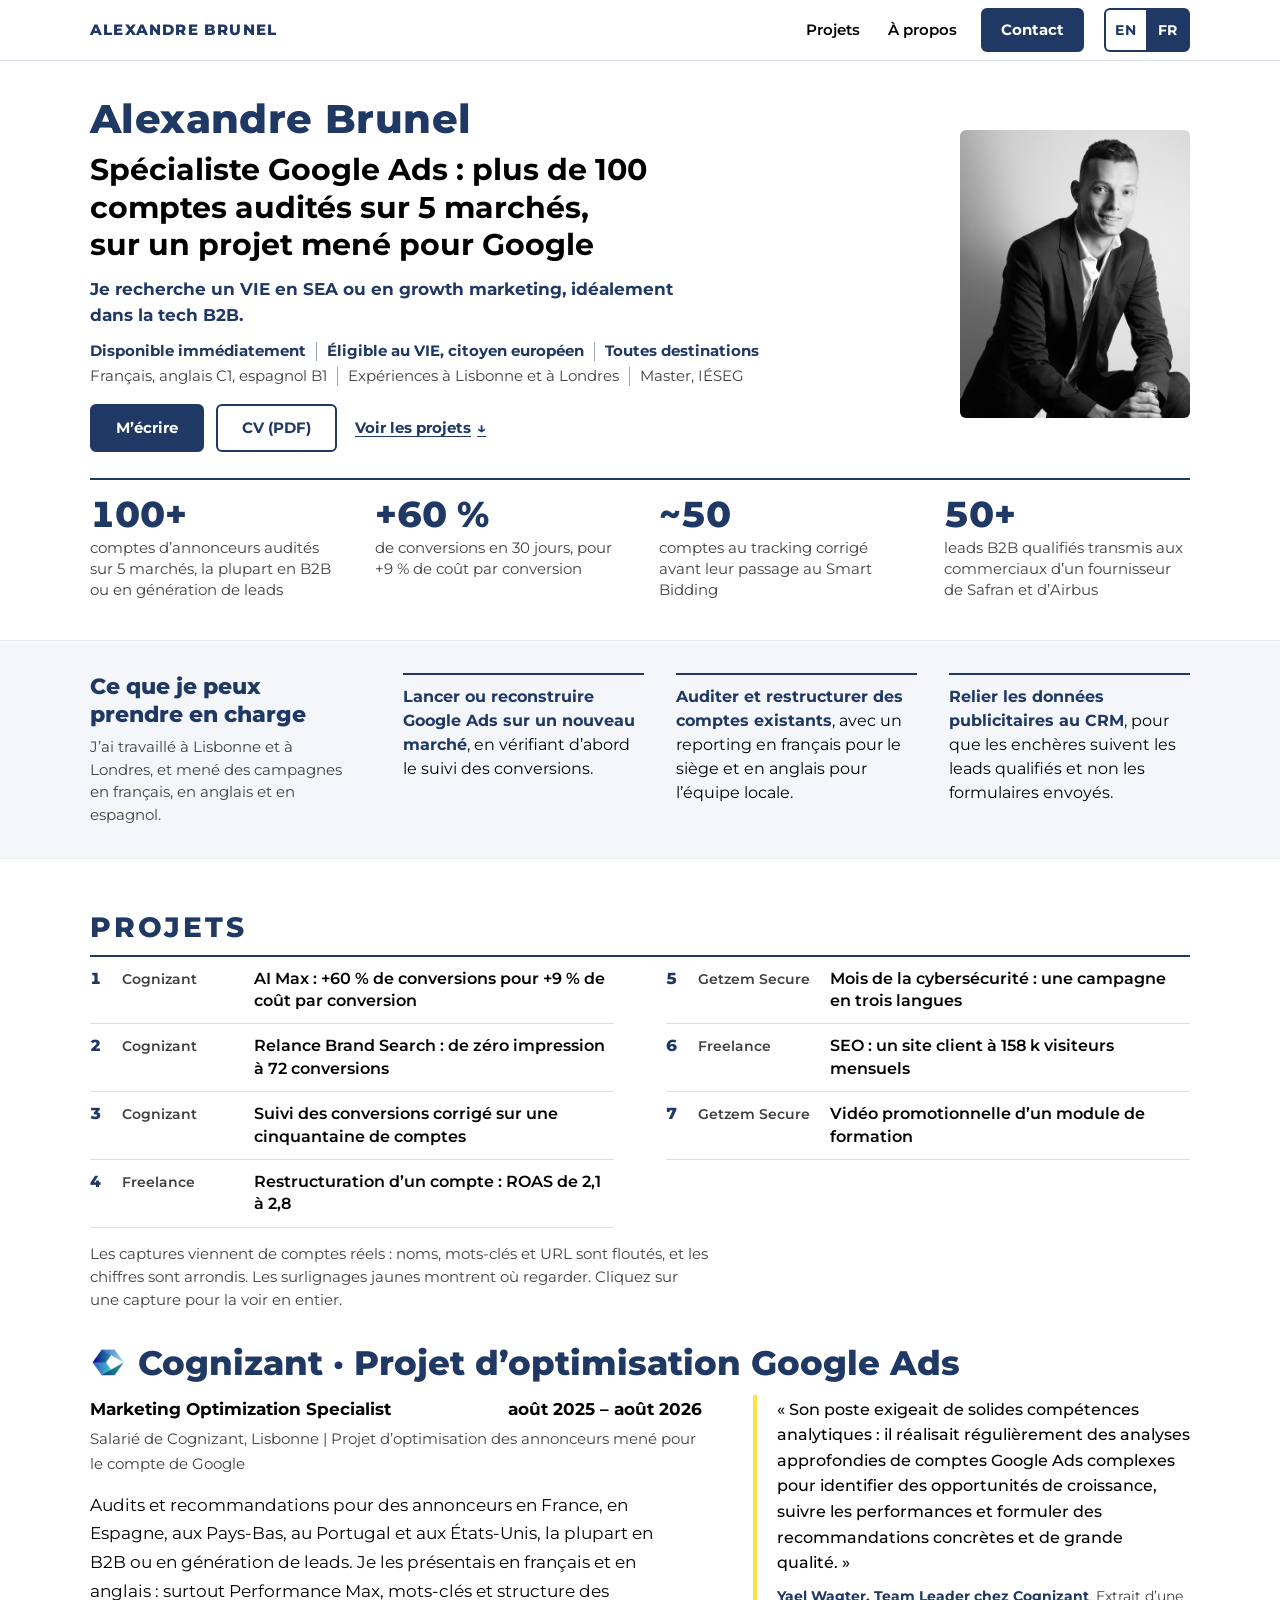
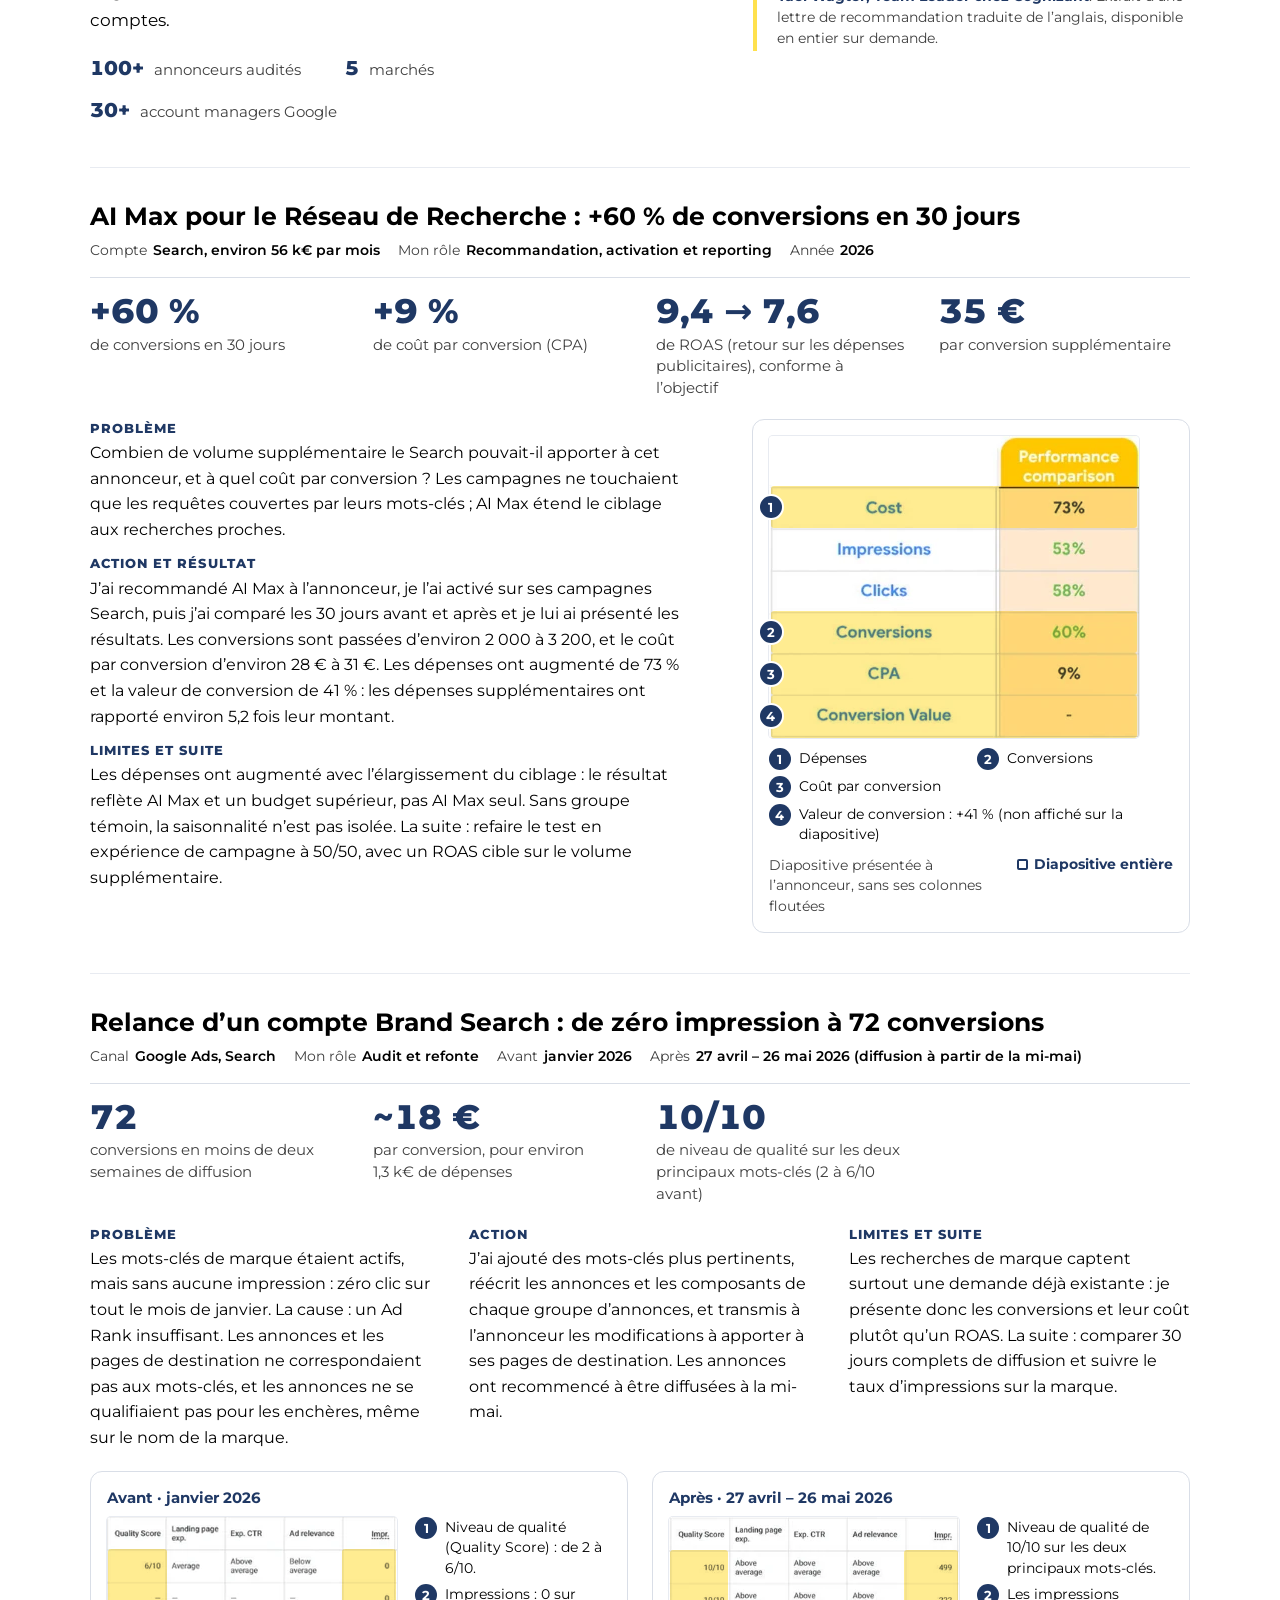
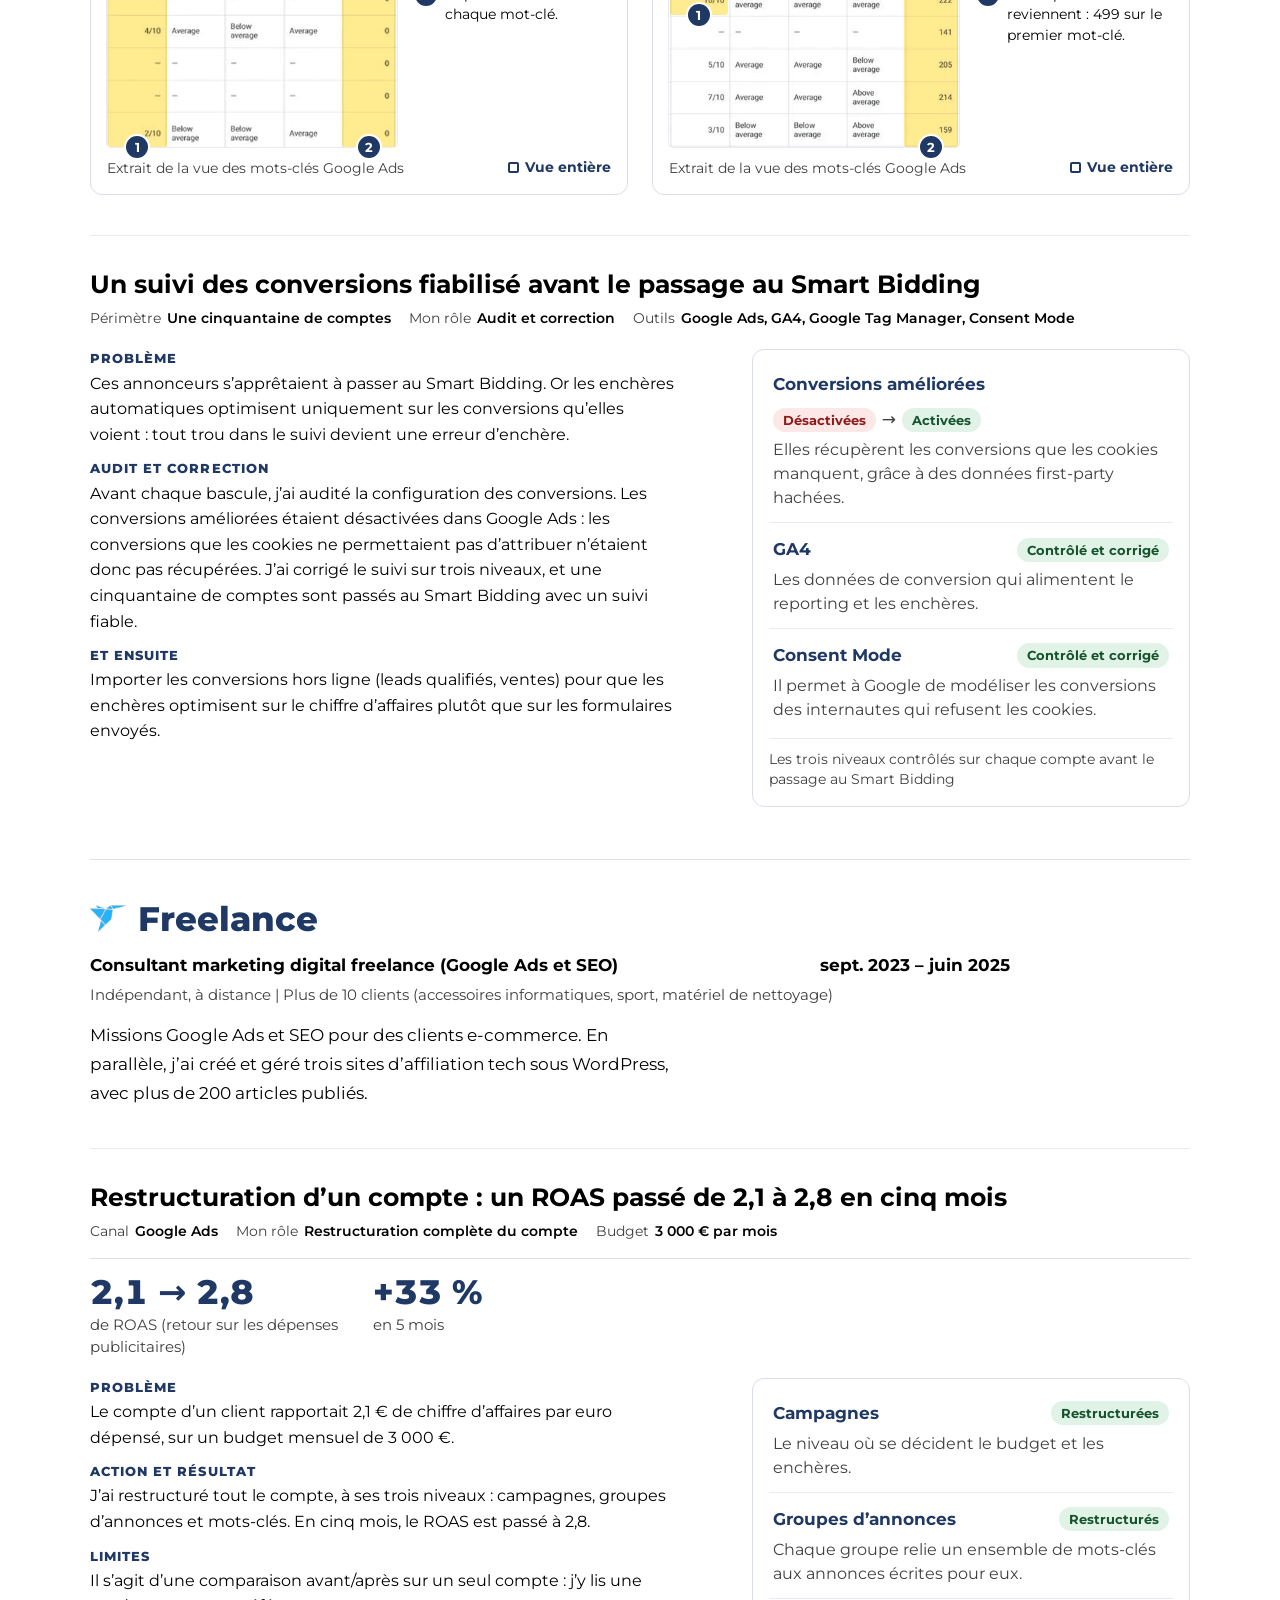
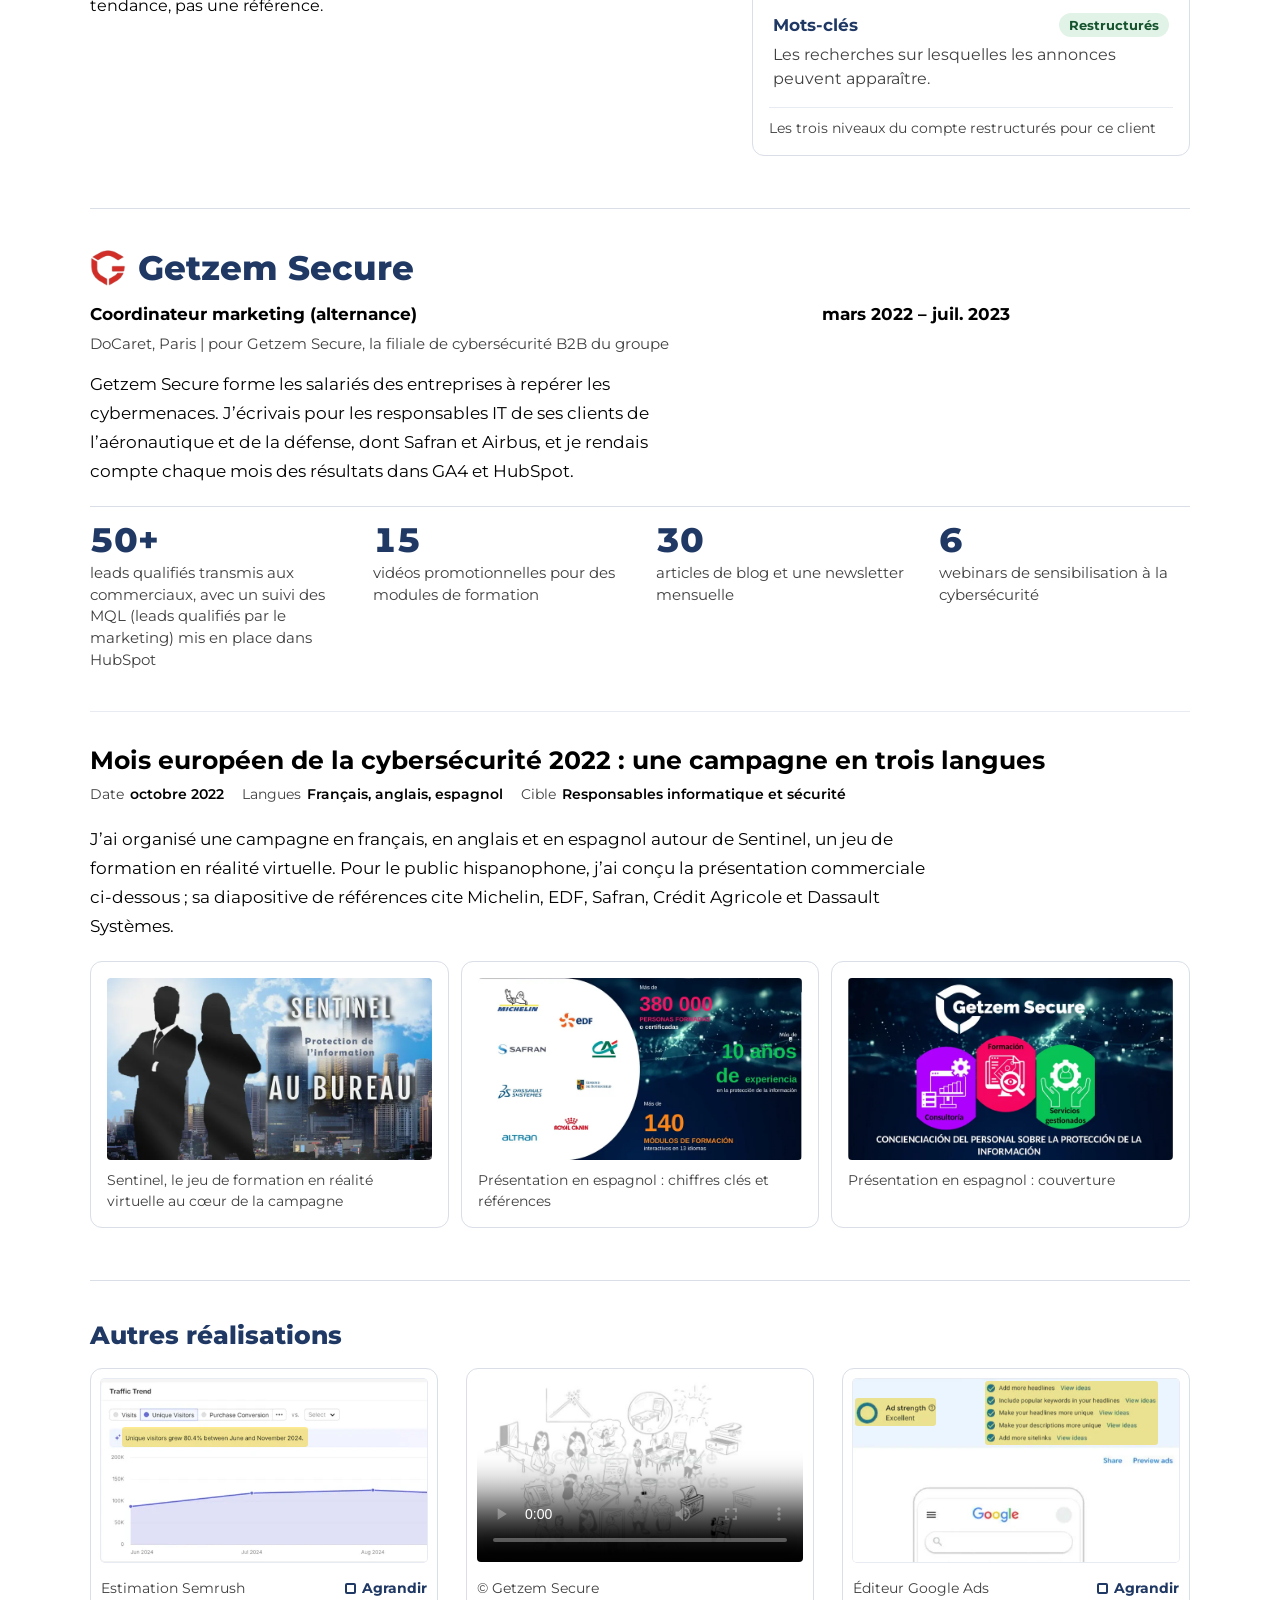
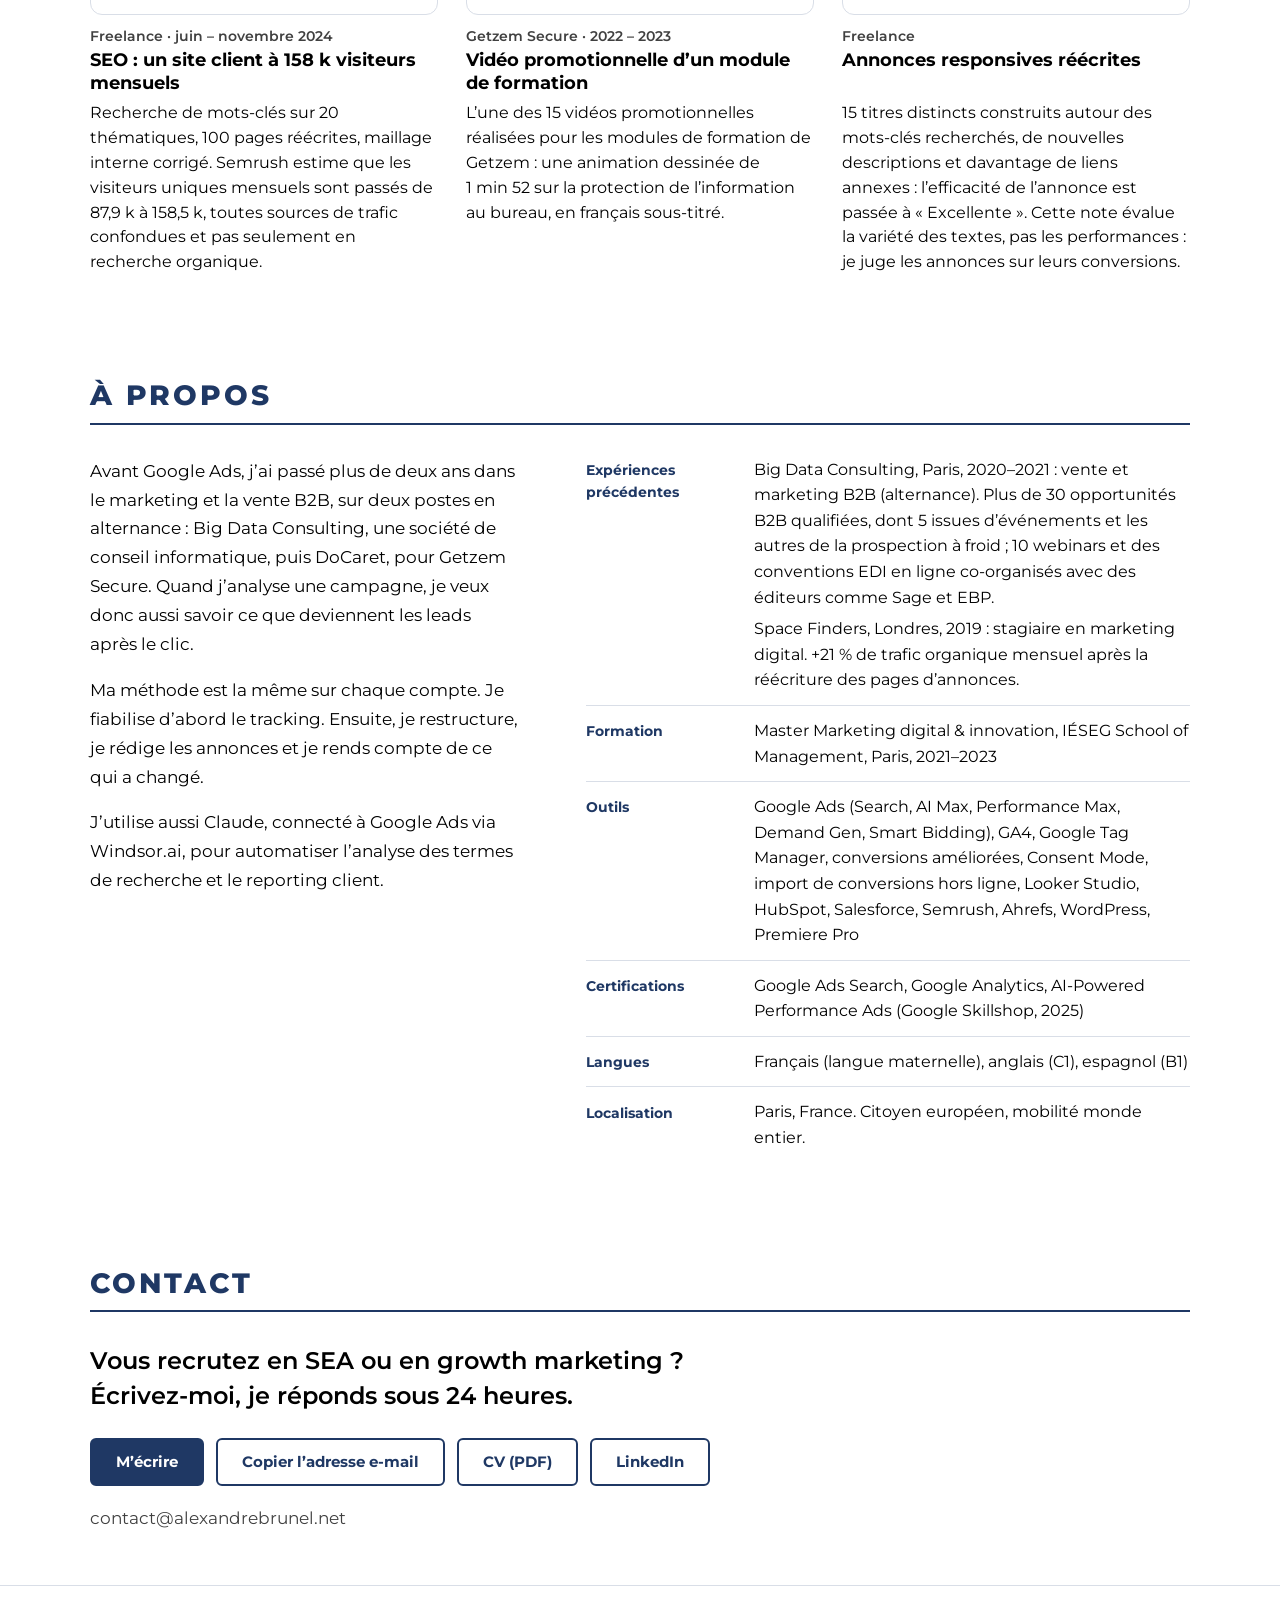
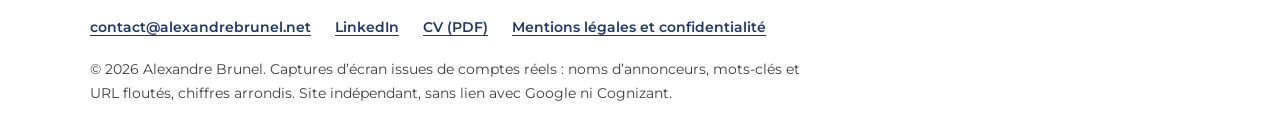
==== commit f34c4efb: "French positioning: SEA and growth marketing; fit full-size view to phone screens - French title, ta" ====
--- a/fr/index.html
+++ b/fr/index.html
@@ -3,7 +3,7 @@
 <head>
   <meta charset="utf-8">
   <meta name="viewport" content="width=device-width, initial-scale=1">
-  <title>Alexandre Brunel | Google Ads et génération de leads B2B</title>
+  <title>Alexandre Brunel | Spécialiste Google Ads et growth marketing</title>
   <meta name="description" content="Spécialiste Google Ads : plus de 100 comptes audités sur 5 marchés, sur un projet mené pour Google, la plupart en B2B ou en génération de leads. Recherche un VIE.">
   <meta name="color-scheme" content="light">
   <meta name="theme-color" content="#ffffff">
@@ -17,19 +17,19 @@
   <meta property="og:locale" content="fr_FR">
   <meta property="og:locale:alternate" content="en_GB">
   <meta property="og:title" content="Alexandre Brunel | Spécialiste Google Ads à la recherche d’un VIE">
-  <meta property="og:description" content="Plus de 100 comptes d’annonceurs audités sur 5 marchés, sur un projet mené pour Google. +60 % de conversions en 30 jours pour +9 % de coût par conversion. Recherche un VIE en marketing digital.">
+  <meta property="og:description" content="Plus de 100 comptes d’annonceurs audités sur 5 marchés, sur un projet mené pour Google. +60 % de conversions en 30 jours pour +9 % de coût par conversion. Recherche un VIE en SEA ou en growth marketing.">
   <meta property="og:url" content="https://alexandrebrunel.net/fr/">
   <meta property="og:image" content="https://alexandrebrunel.net/images/og-image-fr.jpg">
   <meta property="og:image:width" content="1200">
   <meta property="og:image:height" content="630">
-  <meta property="og:image:alt" content="Alexandre Brunel, spécialiste Google Ads : plus de 100 comptes audités sur 5 marchés. À la recherche d’un VIE en marketing digital.">
+  <meta property="og:image:alt" content="Alexandre Brunel, spécialiste Google Ads : plus de 100 comptes audités sur 5 marchés. À la recherche d’un VIE en SEA ou en growth marketing.">
   <meta name="twitter:card" content="summary_large_image">
 
   <link rel="icon" href="../favicon.ico" sizes="48x48">
   <link rel="icon" href="../images/favicon.png" type="image/png">
   <link rel="apple-touch-icon" href="../images/apple-touch-icon.png">
   <link rel="preload" href="../fonts/montserrat-latin-wght-normal.woff2" as="font" type="font/woff2" crossorigin>
-  <link rel="stylesheet" href="../css/style.css">
+  <link rel="stylesheet" href="../css/style.css?v=20261117">
   <script>
     (function (d) {
       d.classList.add('js');
@@ -50,9 +50,9 @@
       } catch (e) {}
     })(document.documentElement);
   </script>
-  <script src="../js/lang.js" defer></script>
-  <script src="../js/main.js" defer></script>
-  <script src="../js/analytics.js" data-gtm-id="" defer></script>
+  <script src="../js/lang.js?v=20261117" defer></script>
+  <script src="../js/main.js?v=20261117" defer></script>
+  <script src="../js/analytics.js?v=20261117" data-gtm-id="" defer></script>
   <script type="application/ld+json">
   {
     "@context": "https://schema.org",
@@ -94,7 +94,7 @@
         <img class="hero__portrait" src="../images/portrait.jpg" width="533" height="666" alt="Portrait d’Alexandre Brunel" fetchpriority="high">
         <h1 class="hero__name" id="hero-title">Alexandre Brunel</h1>
         <p class="hero__headline">Spécialiste Google Ads : plus de 100 comptes audités sur 5&nbsp;marchés, sur un projet mené pour Google</p>
-        <p class="hero__target"><strong>Je recherche un VIE en marketing digital, idéalement dans la tech B2B.</strong> <span class="hero__gloss"></span></p>
+        <p class="hero__target"><strong>Je recherche un VIE en SEA ou en growth marketing, idéalement dans la tech B2B.</strong> <span class="hero__gloss"></span></p>
         <ul class="hero__facts" aria-label="En bref">
           <li>Disponible immédiatement</li>
           <li>Éligible au VIE, citoyen européen</li>
@@ -561,7 +561,7 @@
         <div class="section__head">
           <h2 class="section__title" id="contact-title">Contact</h2>
         </div>
-        <p class="contact__lead">Vous recrutez en marketing digital&nbsp;? Écrivez-moi, je réponds sous 24&nbsp;heures.</p>
+        <p class="contact__lead">Vous recrutez en SEA ou en growth marketing&nbsp;? Écrivez-moi, je réponds sous 24&nbsp;heures.</p>
         <div class="contact__actions">
           <a class="btn btn--solid" href="mailto:contact@alexandrebrunel.net">M’écrire</a>
           <button class="btn btn--outline" type="button" data-copy="contact@alexandrebrunel.net">Copier l’adresse e-mail</button>
--- a/css/style.css
+++ b/css/style.css
@@ -982,6 +982,8 @@
 }
 
 .lightbox {
+  position: fixed;
+  inset: 0;
   width: 100%;
   height: 100%;
   max-width: none;
@@ -995,6 +997,7 @@
 .lightbox::backdrop { background: rgba(255, 255, 255, 0.98); }
 .lightbox[open] {
   display: grid;
+  grid-template-columns: minmax(0, 1fr);
   grid-template-rows: auto minmax(0, 1fr) auto;
 }
 .lightbox__bar {
@@ -1016,16 +1019,22 @@
 }
 .lightbox__stage {
   display: grid;
-  place-items: center;
+  grid-template-columns: minmax(0, 1fr);
+  justify-items: center;
+  align-content: safe center;
+  min-width: 0;
   overflow: auto;
   overscroll-behavior: contain;
   padding: 24px clamp(12px, 3vw, 28px);
 }
 .lightbox__stage .shot {
   width: min(100%, var(--natural, 1180px));
+  max-width: 100%;
+  min-width: 0;
   box-shadow: 0 0 0 1px var(--line), 0 12px 40px rgba(31, 56, 100, 0.14);
 }
 .lightbox__stage .shot--slide { width: min(100%, 1500px); }
+.lightbox__stage img { width: 100%; max-width: 100%; height: auto; }
 .lightbox__hint { display: none; margin: 0; padding: 0 16px 16px; color: var(--ink-2); font-size: 0.875rem; text-align: center; }
 @media (max-width: 899px) {
   .lightbox__stage { padding-block: 16px; }
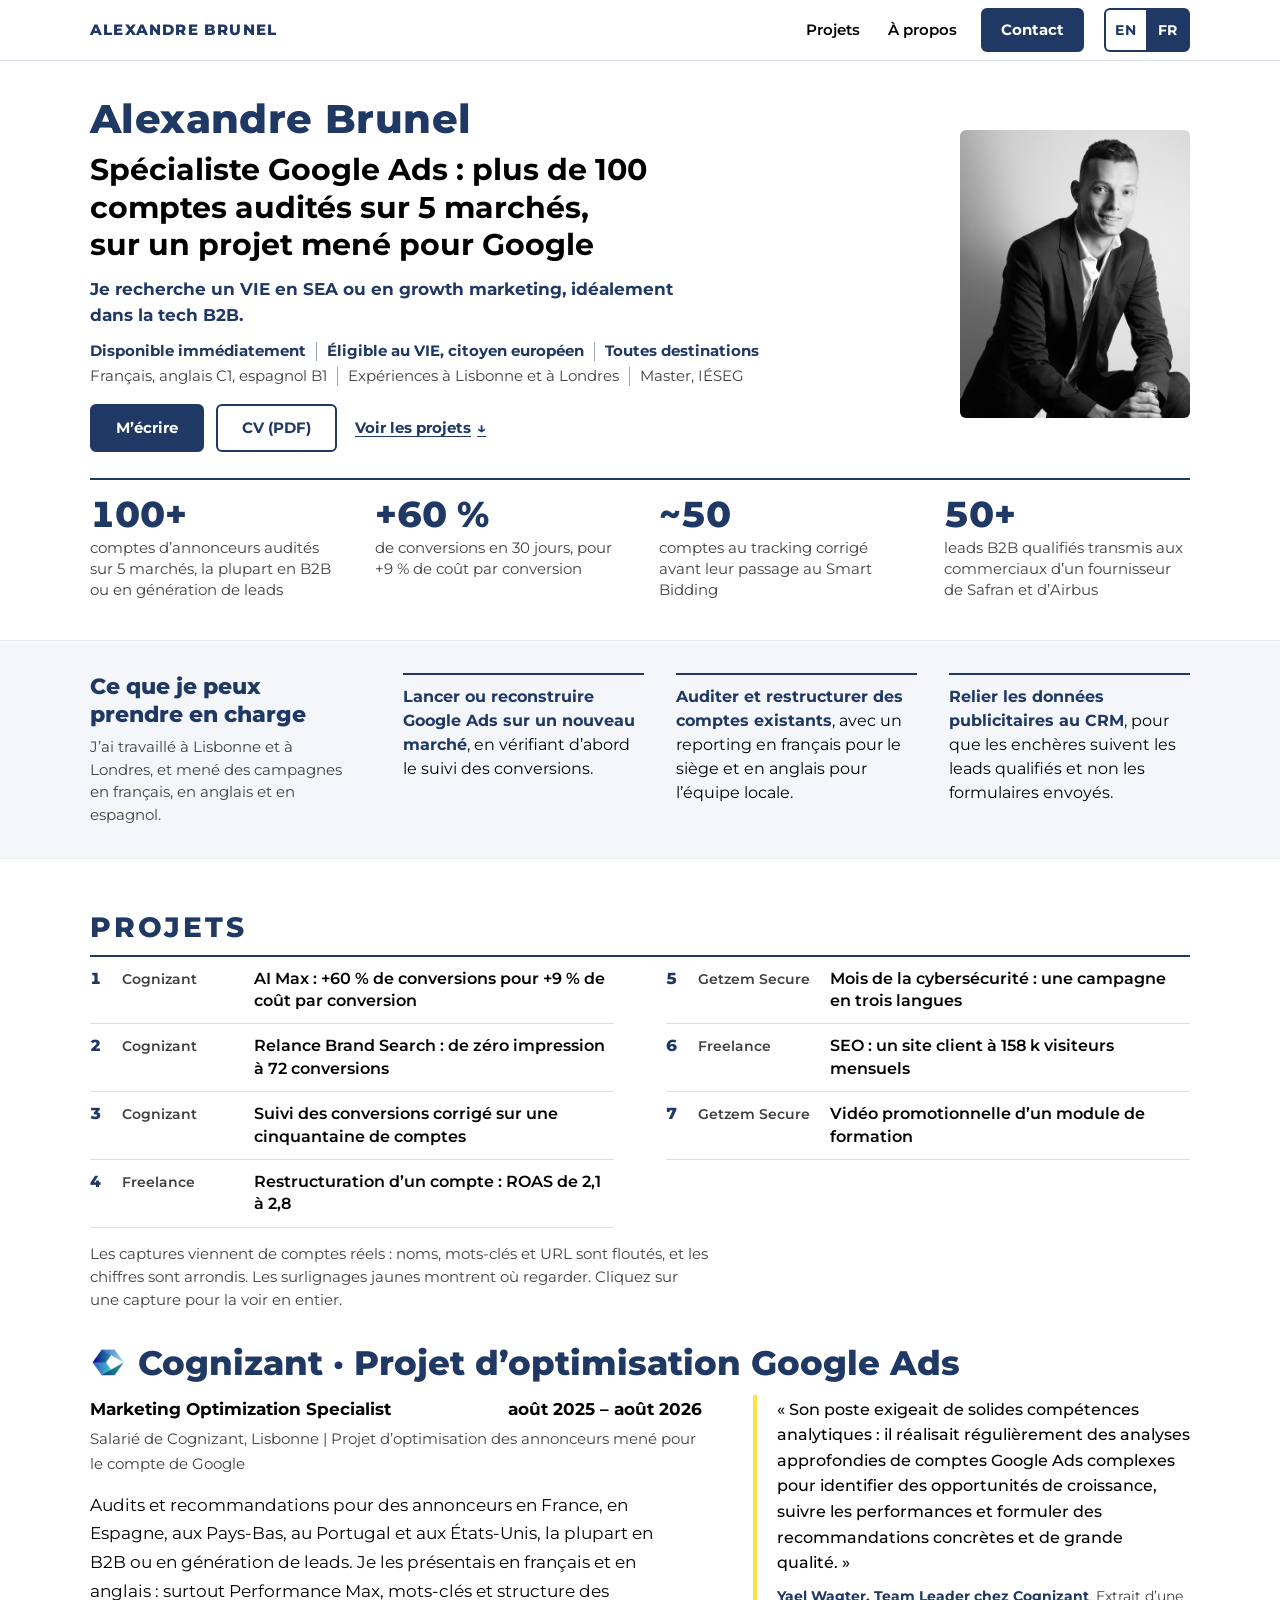
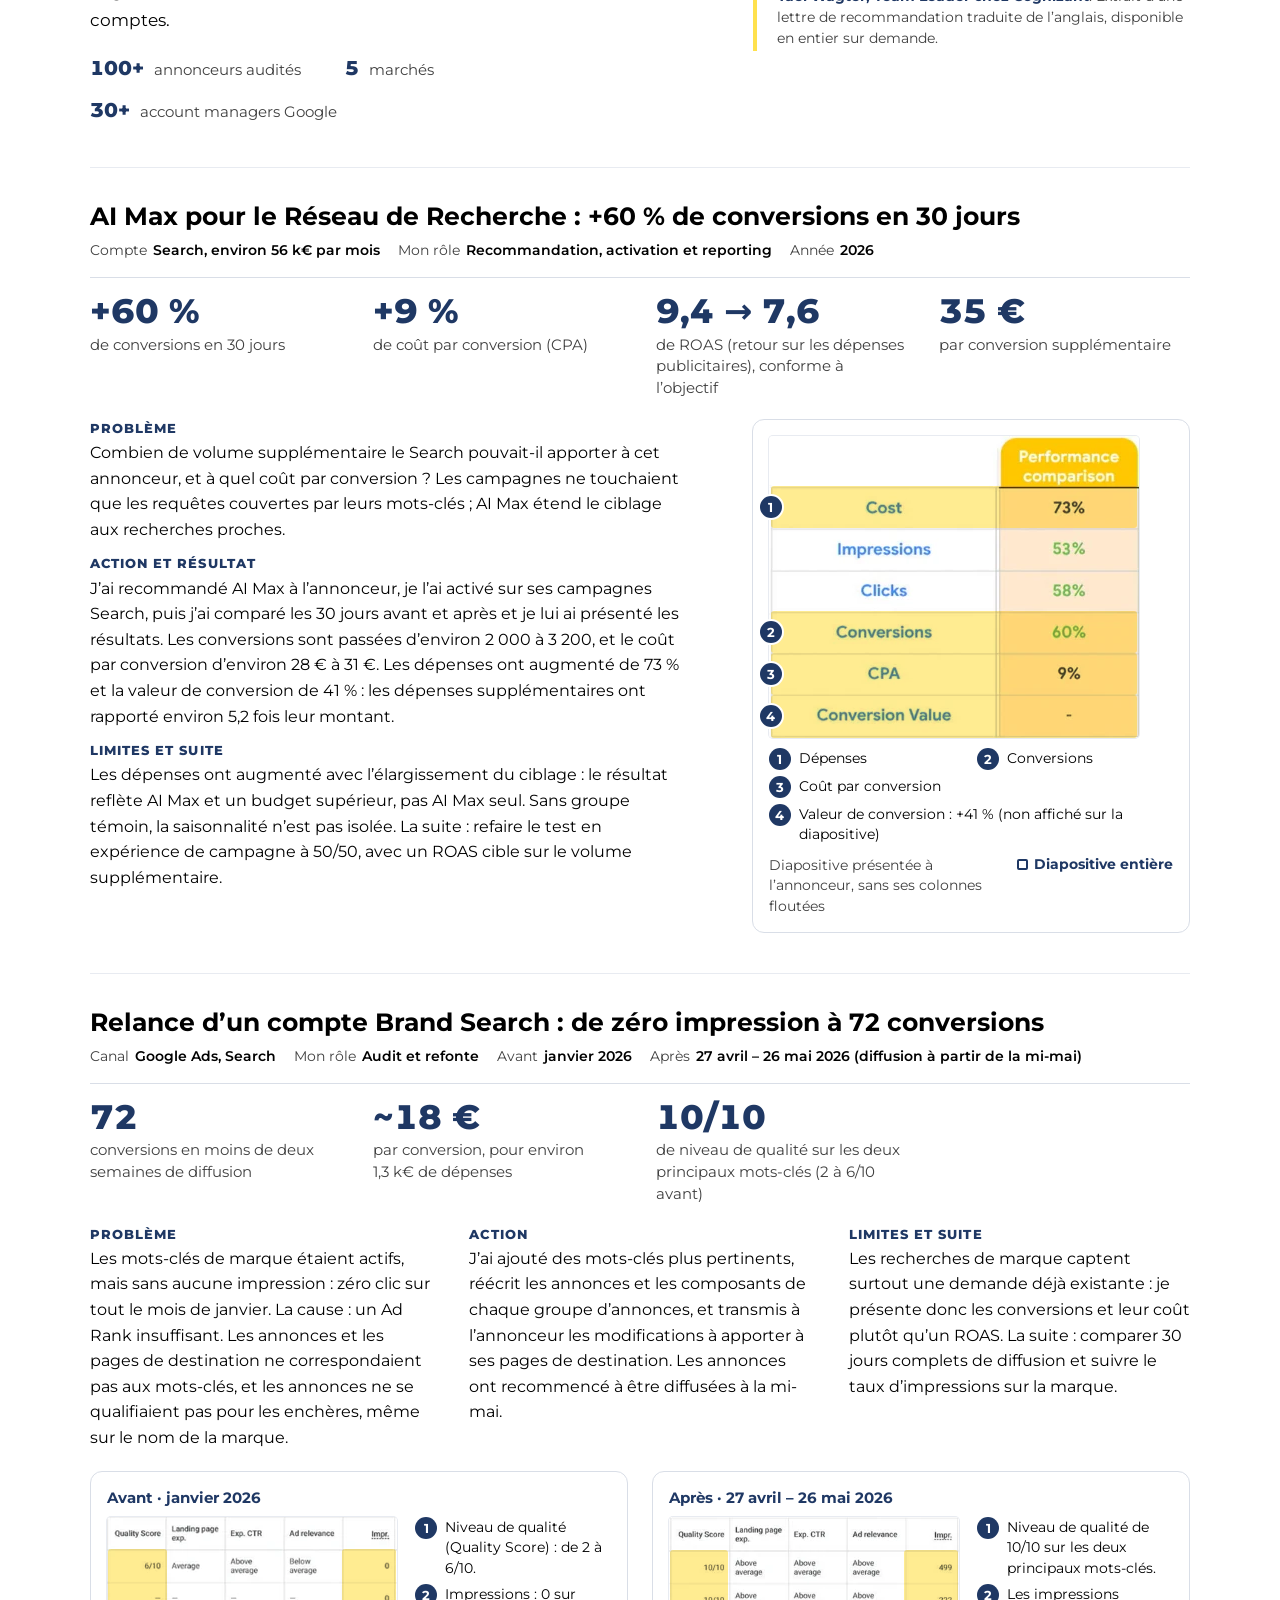
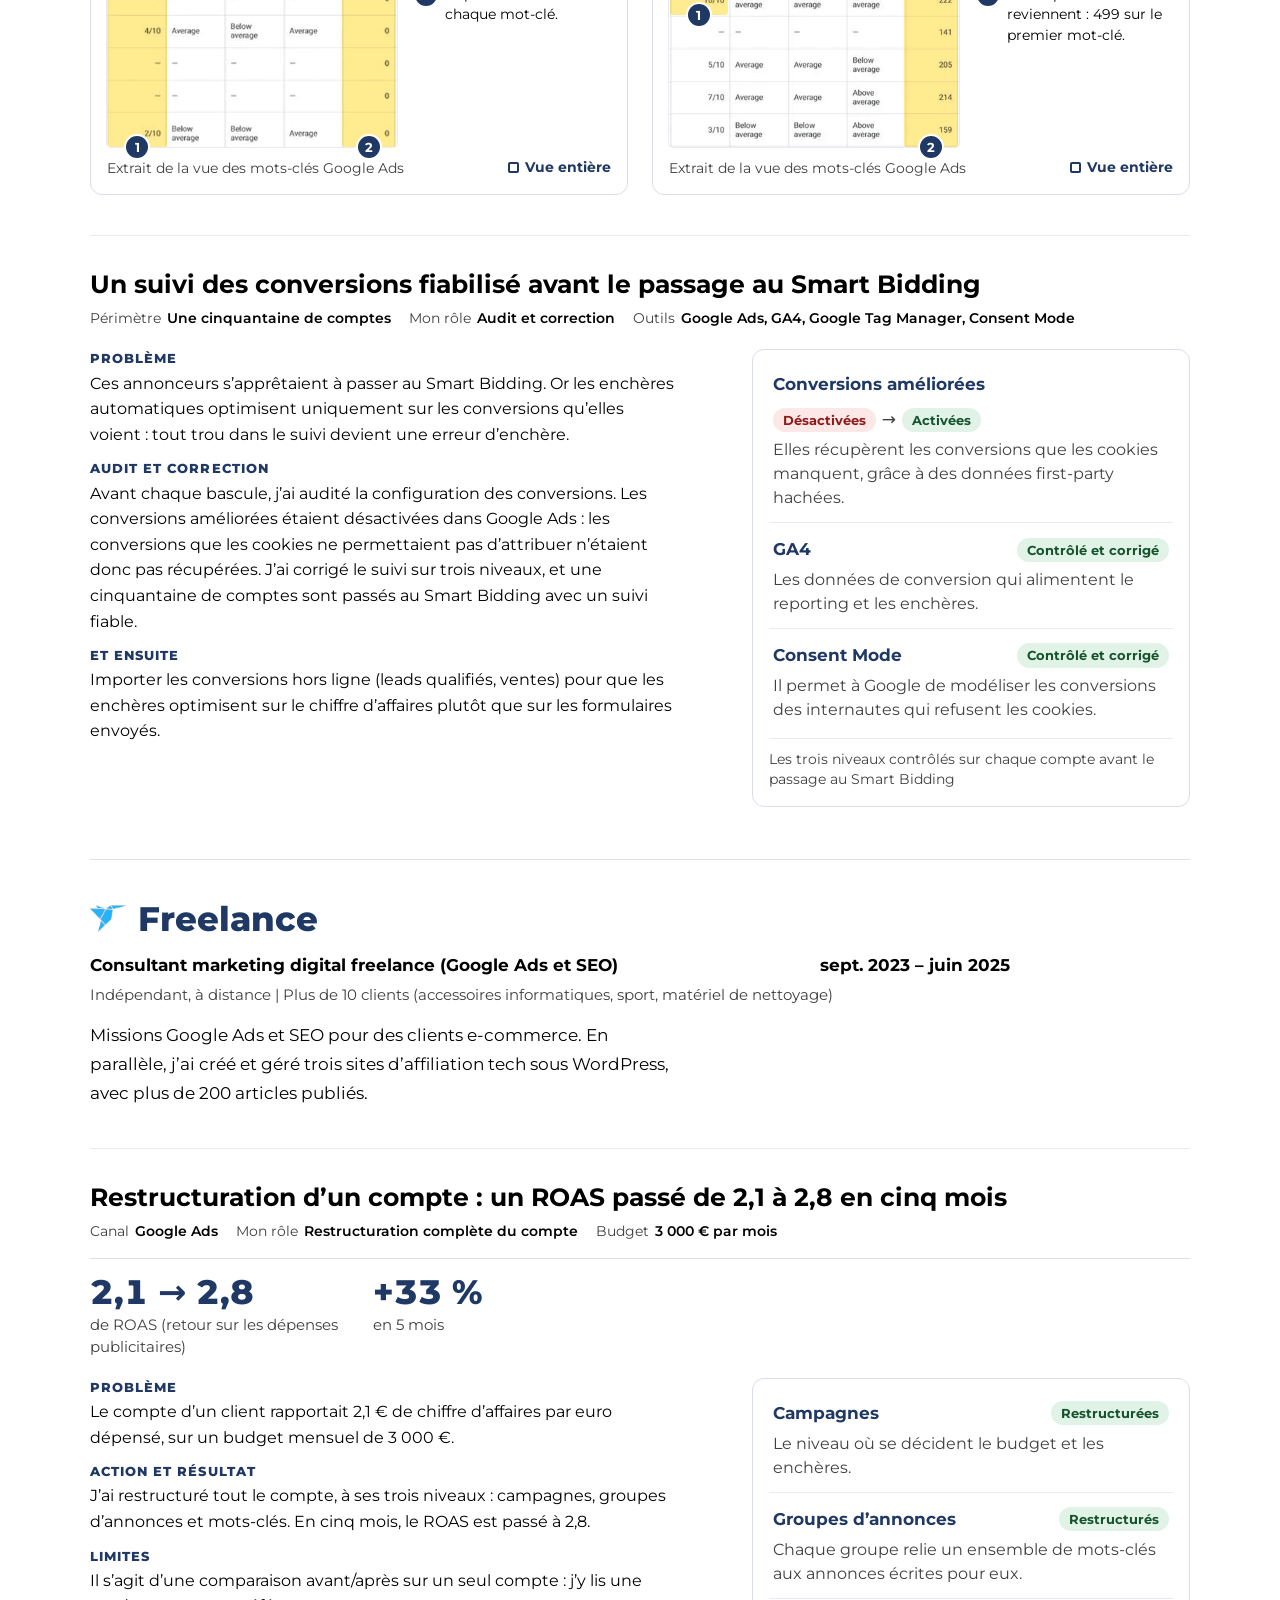
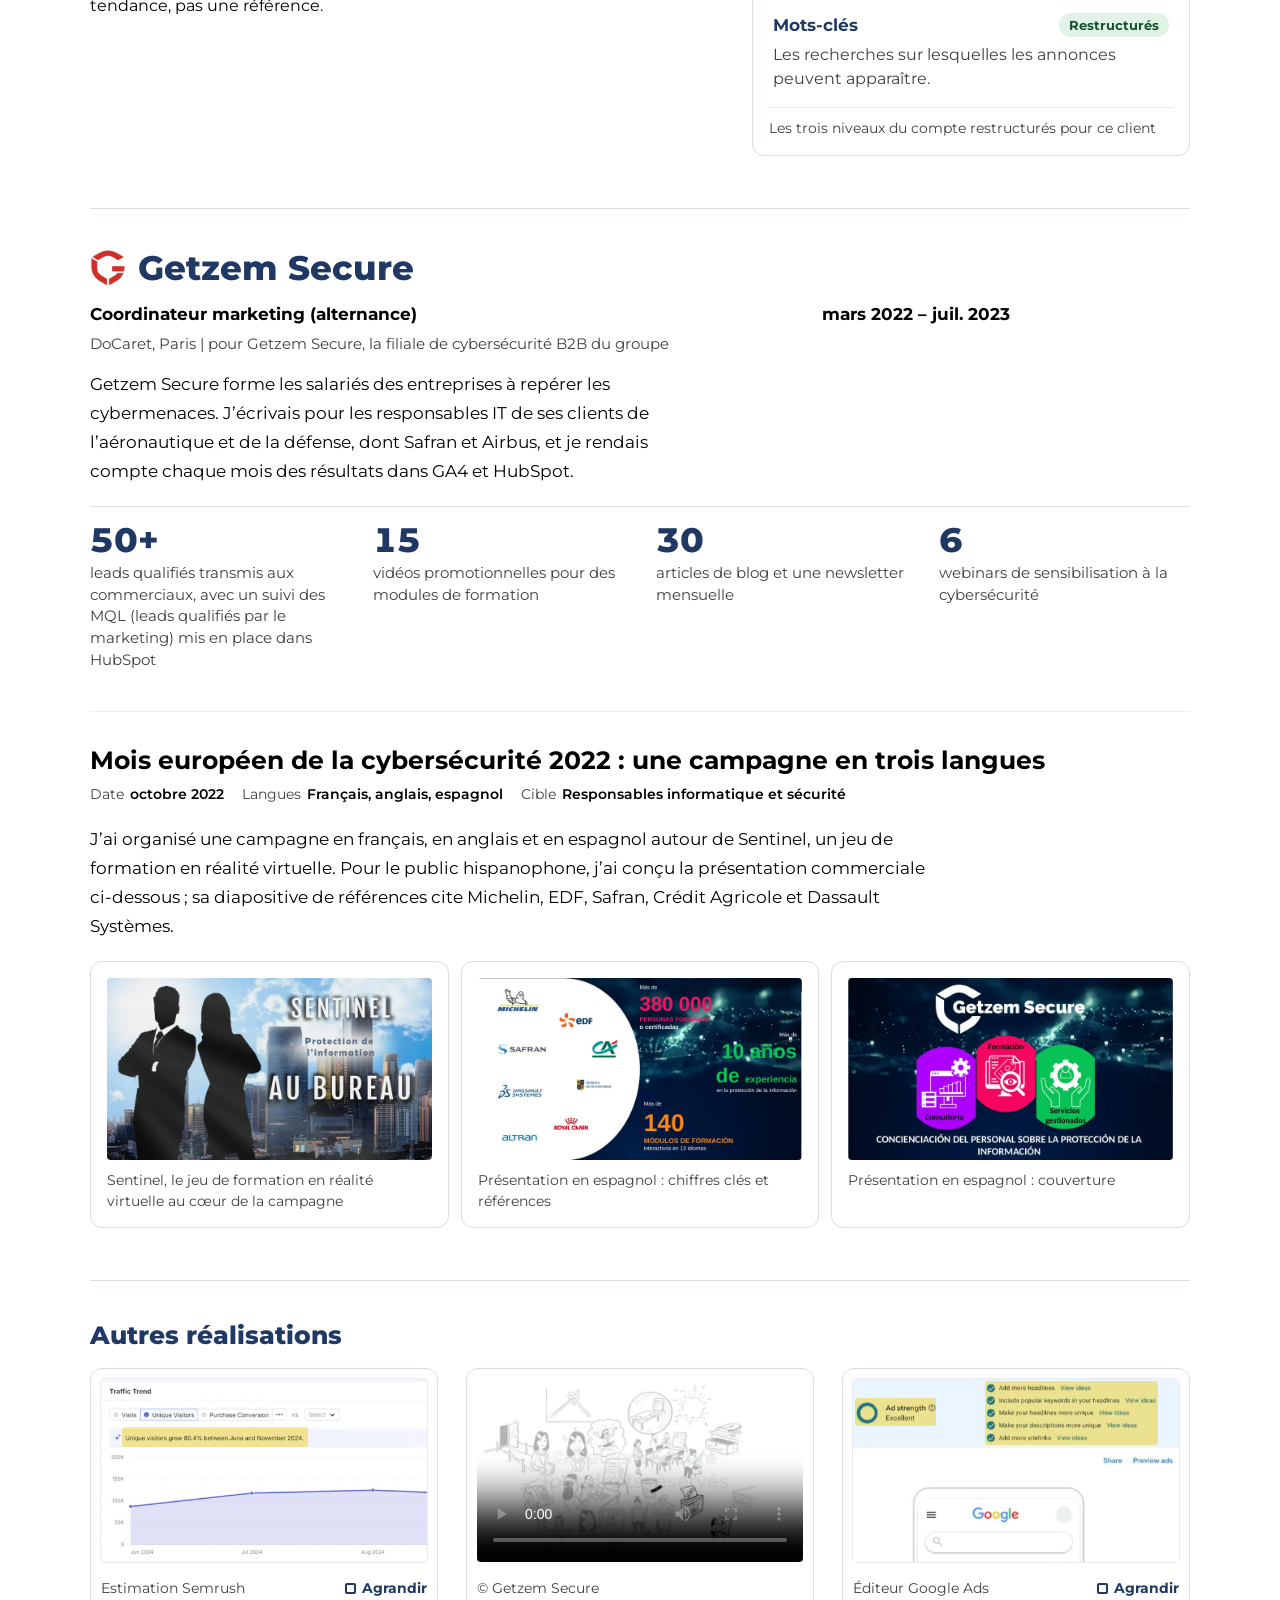
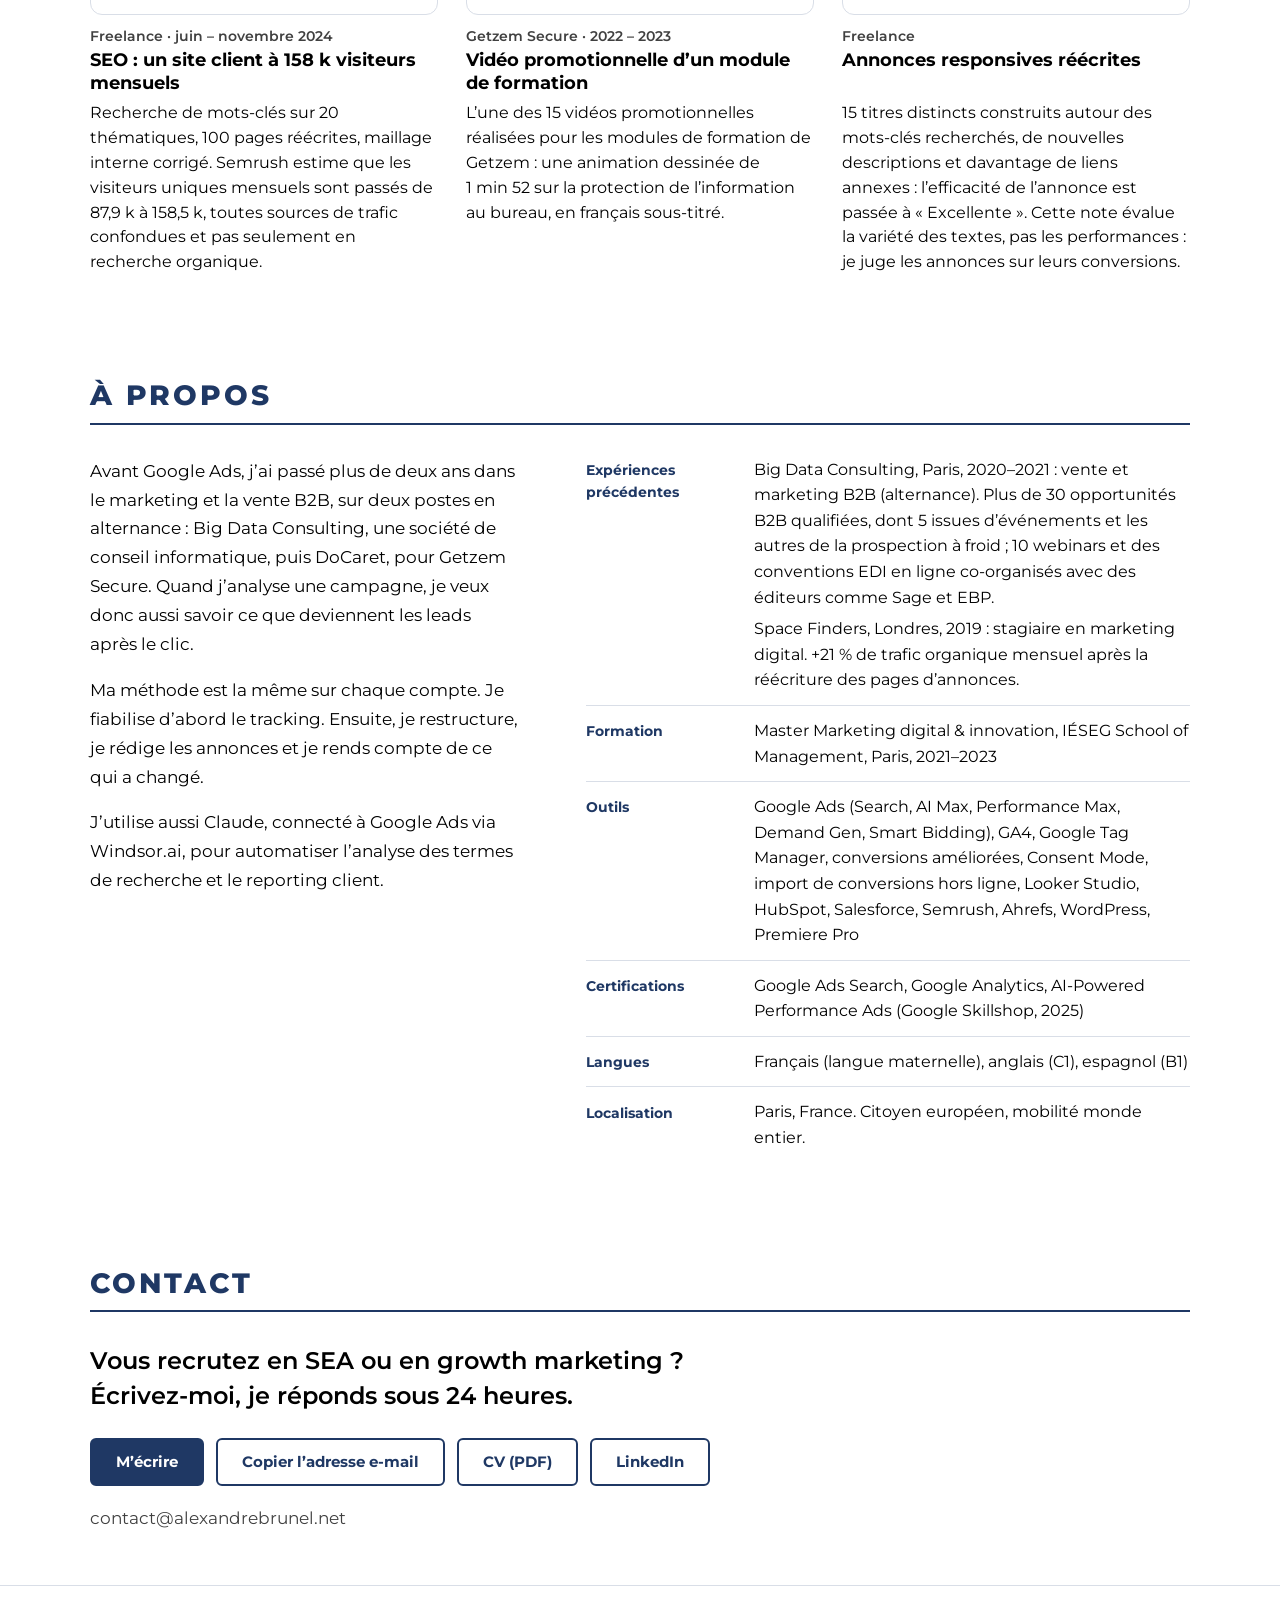
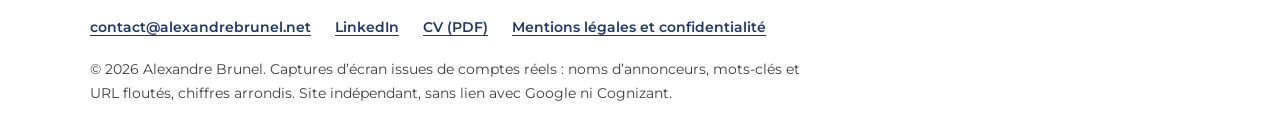
==== commit c905cfa3: "Match the English and French page titles; plain link back to the English page" ====
--- a/fr/index.html
+++ b/fr/index.html
@@ -1,5 +1,5 @@
 <!doctype html>
-<html lang="fr" data-other=".././">
+<html lang="fr" data-other="../">
 <head>
   <meta charset="utf-8">
   <meta name="viewport" content="width=device-width, initial-scale=1">
@@ -29,7 +29,7 @@
   <link rel="icon" href="../images/favicon.png" type="image/png">
   <link rel="apple-touch-icon" href="../images/apple-touch-icon.png">
   <link rel="preload" href="../fonts/montserrat-latin-wght-normal.woff2" as="font" type="font/woff2" crossorigin>
-  <link rel="stylesheet" href="../css/style.css?v=20261117">
+  <link rel="stylesheet" href="../css/style.css?v=20261117b">
   <script>
     (function (d) {
       d.classList.add('js');
@@ -50,9 +50,9 @@
       } catch (e) {}
     })(document.documentElement);
   </script>
-  <script src="../js/lang.js?v=20261117" defer></script>
-  <script src="../js/main.js?v=20261117" defer></script>
-  <script src="../js/analytics.js?v=20261117" data-gtm-id="" defer></script>
+  <script src="../js/lang.js?v=20261117b" defer></script>
+  <script src="../js/main.js?v=20261117b" defer></script>
+  <script src="../js/analytics.js?v=20261117b" data-gtm-id="" defer></script>
   <script type="application/ld+json">
   {
     "@context": "https://schema.org",
@@ -82,7 +82,7 @@
         <a class="topbar__cta" href="#contact">Contact</a>
       </nav>
       <div class="lang" role="group" aria-label="Langue">
-        <a class="lang__btn" href=".././?lang=en" data-lang="en" hreflang="en" lang="en" aria-label="English" aria-current="false">EN</a>
+        <a class="lang__btn" href="../" data-lang="en" hreflang="en" lang="en" aria-label="English" aria-current="false">EN</a>
         <a class="lang__btn" href="../fr/" data-lang="fr" hreflang="fr" lang="fr" aria-label="Français" aria-current="true">FR</a>
       </div>
     </div>
